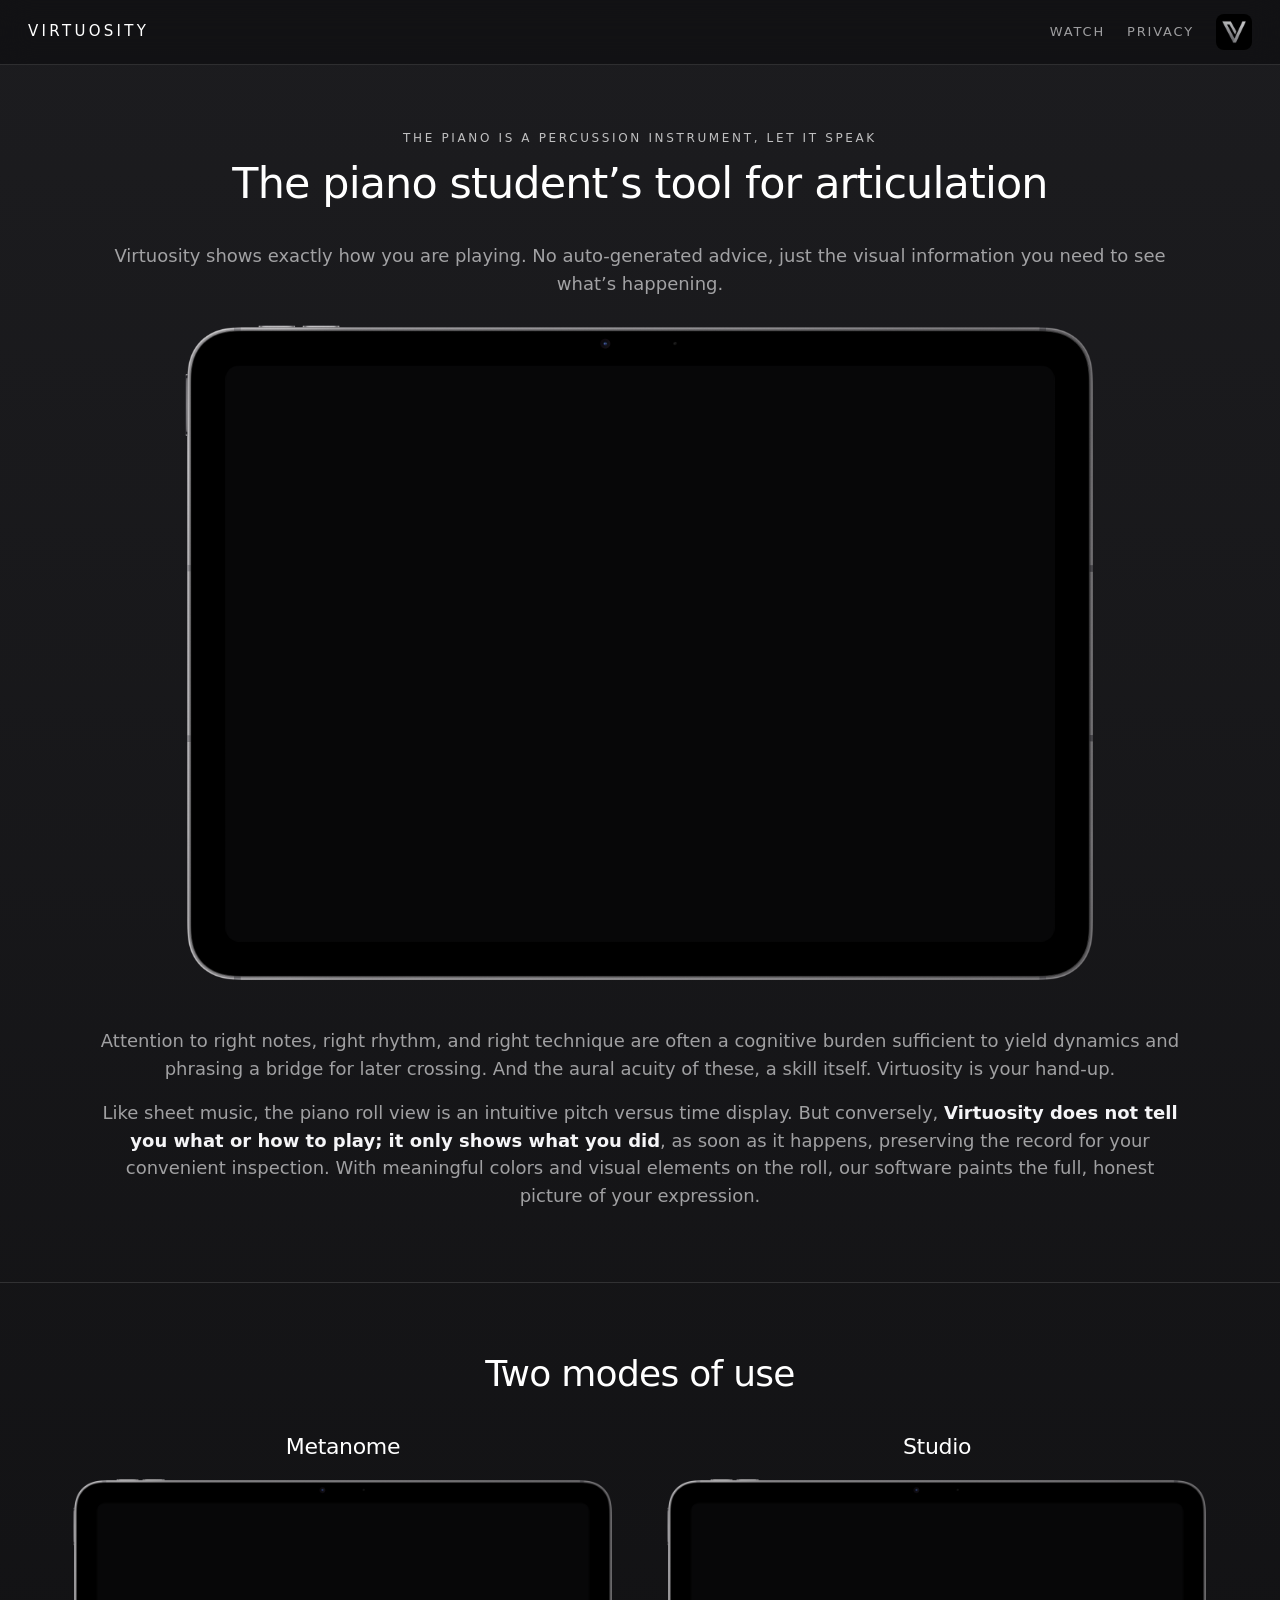
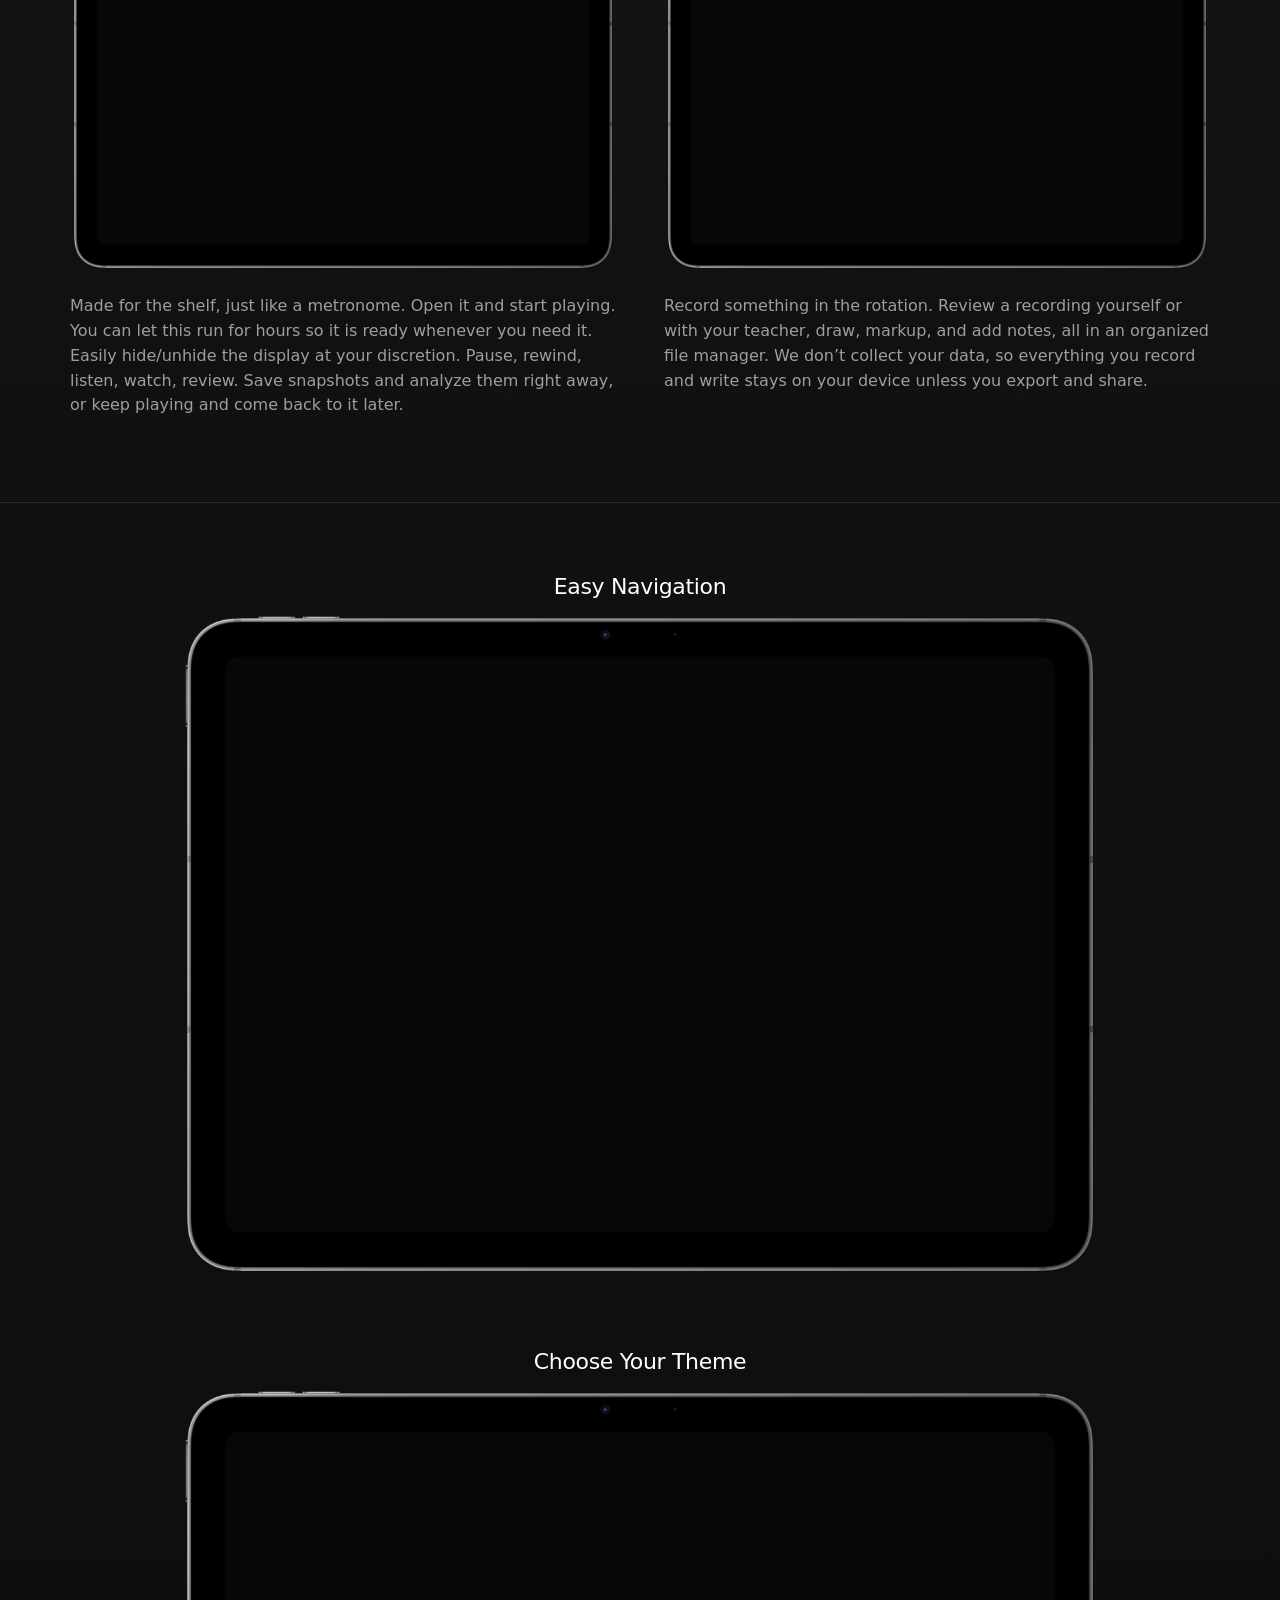
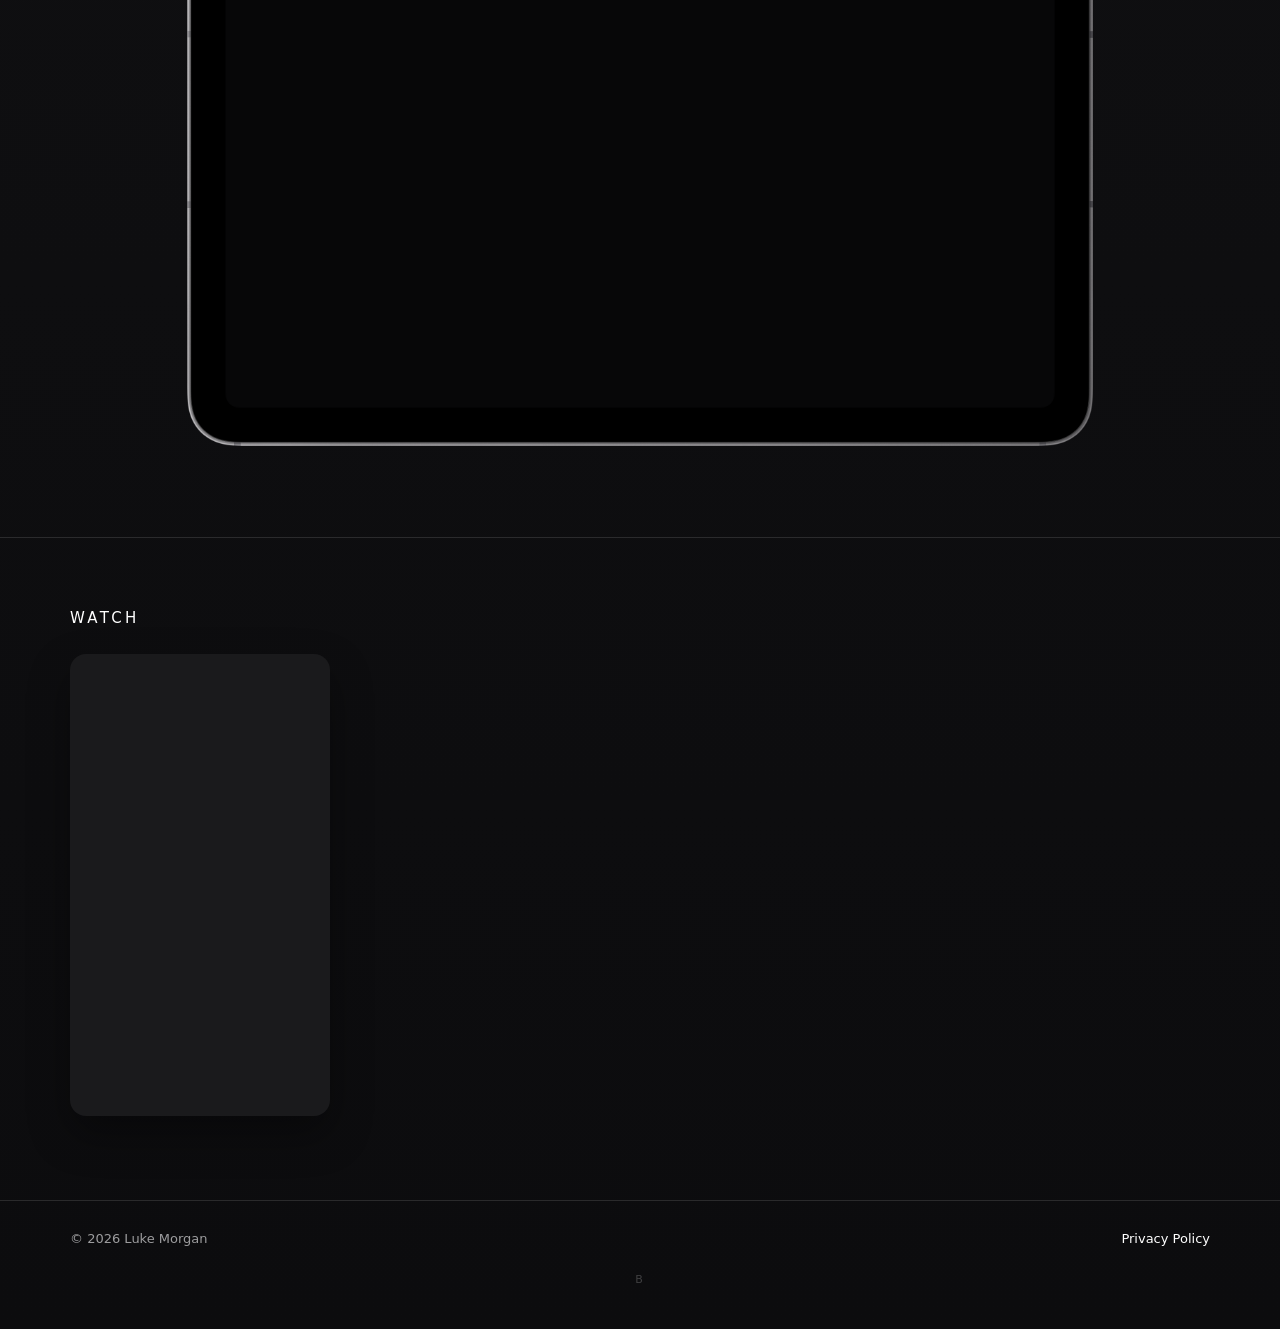
==== index.html @ 46fa2b87 "Spell the opening line through the parts of piano expression. The line reads “The piano student’s to" ====
<!DOCTYPE html>
<html lang="en">
<head>
  <meta charset="UTF-8" />
  <meta name="viewport" content="width=device-width, initial-scale=1" />
  <title>Virtuosity — The Tool for Piano Dynamics</title>
  <meta name="description" content="Virtuosity is an iPad MIDI piano-roll practice tool for classical pianists. Watch phrasing, dynamics, and time as you play." />
  <meta property="og:site_name" content="Virtuosity" />
  <meta property="og:title" content="The Tool for Piano Dynamics" />
  <meta property="og:description" content="The Tool for Piano Dynamics" />
  <meta property="og:type" content="website" />
  <meta property="og:url" content="https://virtuositypiano.com/" />
  <meta name="twitter:card" content="summary" />
  <meta name="twitter:title" content="The Tool for Piano Dynamics" />
  <meta name="twitter:description" content="The Tool for Piano Dynamics" />
  <link rel="icon" href="assets/icon-192.png?v=3" />
  <link rel="stylesheet" href="styles.css?v=27" />
</head>
<body>
  <header class="nav">
    <a class="brand" href="#top">Virtuosity</a>
    <nav>
      <a href="#videos">Watch</a>
      <a href="privacy.html">Privacy</a>
    </nav>
    <a class="brand-icon" href="#top" aria-label="Virtuosity">
      <img src="assets/icon-192.png?v=3" alt="" />
    </a>
  </header>

  <main id="top">
    <section class="hero">
      <div class="wrap">
        <div class="hero-copy">
          <p class="eyebrow">The piano is a percussion instrument, let it speak</p>
          <h1>
            <span class="sr">The piano student’s tool for dynamics, articulation, phrasing, voicing, rubato, pedaling, and expression.</span>
            <span class="headline-visual" aria-hidden="true"><span class="headline-lead">The piano student’s tool for </span><span class="word-slot"><span class="word is-on">dynamics</span><span class="word">articulation</span><span class="word">phrasing</span><span class="word">voicing</span><span class="word">rubato</span><span class="word">pedaling</span><span class="word is-umbrella">expression</span></span></span>
            <span class="word-scope" aria-hidden="true">dynamics · articulation · phrasing · voicing · rubato · pedaling</span>
          </h1>
          <p class="lede nugget">Virtuosity shows exactly how you are playing. No auto-generated advice, just the visual information you need to see what’s happening.</p>
        </div>
        <figure class="ipad">
          <div class="ipad-screen" aria-hidden="true">
            <video autoplay muted loop playsinline preload="auto" disablepictureinpicture disableremoteplayback tabindex="-1">
              <source src="assets/demo-metanome.mp4?v=2" type="video/mp4" />
            </video>
          </div>
          <img class="ipad-frame" src="assets/ipad-bezel.png" alt="iPad Air" />
        </figure>
        <div class="hero-copy hero-after">
          <p class="lede">Attention to right notes, right rhythm, and right technique are often a cognitive burden sufficient to yield dynamics and phrasing a bridge for later crossing. And the aural acuity of these, a skill itself. Virtuosity is your hand-up.</p>
          <p class="lede">Like sheet music, the piano roll view is an intuitive pitch versus time display. But conversely, <strong>Virtuosity does not tell you what or how to play; it only shows what you did</strong>, as soon as it happens, preserving the record for your convenient inspection. With meaningful colors and visual elements on the roll, our software paints the full, honest picture of your expression.</p>
        </div>
      </div>
    </section>

    <section class="band" id="modes">
      <div class="wrap">
        <h2 class="modes-title">Two modes of use</h2>
        <div class="modes">
          <article class="mode">
            <h3>Metanome</h3>
            <figure class="ipad">
              <div class="ipad-screen" aria-hidden="true">
                <video autoplay muted loop playsinline preload="auto" disablepictureinpicture disableremoteplayback tabindex="-1">
                  <source src="assets/demo-metanome.mp4?v=2" type="video/mp4" />
                </video>
              </div>
              <img class="ipad-frame" src="assets/ipad-bezel.png" alt="iPad Air, Metanome" />
            </figure>
            <p>Made for the shelf, just like a metronome. Open it and start playing. You can let this run for hours so it is ready whenever you need it. Easily hide/unhide the display at your discretion. Pause, rewind, listen, watch, review. Save snapshots and analyze them right away, or keep playing and come back to it later.</p>
          </article>
          <article class="mode">
            <h3>Studio</h3>
            <figure class="ipad">
              <div class="ipad-screen" aria-hidden="true">
                <video autoplay muted loop playsinline preload="auto" disablepictureinpicture disableremoteplayback tabindex="-1">
                  <source src="assets/demo-studio.mp4" type="video/mp4" />
                </video>
              </div>
              <img class="ipad-frame" src="assets/ipad-bezel.png" alt="iPad Air, Studio" />
            </figure>
            <p>Record something in the rotation. Review a recording yourself or with your teacher, draw, markup, and add notes, all in an organized file manager. We don’t collect your data, so everything you record and write stays on your device unless you export and share.</p>
          </article>
        </div>
      </div>
    </section>

    <section class="band" id="more">
      <div class="wrap">
        <article class="demo">
          <h2 class="demo-title">Easy Navigation</h2>
          <figure class="ipad">
            <div class="ipad-screen" aria-hidden="true">
              <video autoplay muted loop playsinline preload="auto" disablepictureinpicture disableremoteplayback tabindex="-1">
                <source src="assets/demo-navigation.mp4" type="video/mp4" />
              </video>
            </div>
            <img class="ipad-frame" src="assets/ipad-bezel.png" alt="iPad Air, Easy Navigation" />
          </figure>
        </article>
        <article class="demo">
          <h2 class="demo-title">Choose Your Theme</h2>
          <figure class="ipad">
            <div class="ipad-screen" aria-hidden="true">
              <video autoplay muted loop playsinline preload="auto" disablepictureinpicture disableremoteplayback tabindex="-1">
                <source src="assets/demo-theme.mp4" type="video/mp4" />
              </video>
            </div>
            <img class="ipad-frame" src="assets/ipad-bezel.png" alt="iPad Air, Choose Your Theme" />
          </figure>
        </article>
      </div>
    </section>

    <section class="band" id="videos">
      <div class="wrap">
        <h2 class="watch-title">WATCH</h2>
        <div class="other-videos">
          <div class="video-frame short">
            <iframe
              src="https://www.youtube.com/embed/ja5YCRqWqSk"
              title="Virtuosity for iPad — How To Connect External Cable"
              allow="accelerometer; autoplay; clipboard-write; encrypted-media; gyroscope; picture-in-picture; web-share"
              allowfullscreen
              loading="lazy"
            ></iframe>
          </div>
        </div>
      </div>
    </section>
  </main>

  <footer class="foot">
    <div class="wrap foot-row">
      <span>© <span id="y"></span> Luke Morgan</span>
      <a href="privacy.html">Privacy Policy</a>
    </div>
    <button type="button" class="ab-toggle" aria-pressed="false">B</button>
  </footer>
  <script src="app.js?v=9"></script>
</body>
</html>
---- styles.css ----
:root {
  --bg: #111113;
  --bg-2: #1c1c1f;
  --ink: #f5f5f7;
  --muted: rgba(245, 245, 247, 0.62);
  --line: rgba(255, 255, 255, 0.12);
  --max: 1140px;
}

* { box-sizing: border-box; }
html { scroll-behavior: smooth; }
body {
  margin: 0;
  background:
    radial-gradient(1200px 700px at 50% -10%, #2a2a2e 0%, transparent 55%),
    linear-gradient(180deg, var(--bg-2) 0%, var(--bg) 42%, #0c0c0e 100%);
  color: var(--ink);
  font-family: -apple-system, BlinkMacSystemFont, "Segoe UI", system-ui, sans-serif;
  font-weight: 400;
  line-height: 1.55;
  overflow-x: clip;
  min-height: 100vh;
}

a { color: inherit; }
img { display: block; max-width: 100%; }

.wrap { width: min(var(--max), calc(100% - 48px)); margin: 0 auto; }

.nav {
  position: sticky;
  top: 0;
  z-index: 20;
  display: grid;
  grid-template-columns: 1fr auto auto;
  grid-template-areas: "brand links icon";
  align-items: center;
  gap: 18px 22px;
  padding: 14px 28px;
  background: rgba(17, 17, 19, 0.82);
  border-bottom: 1px solid var(--line);
  backdrop-filter: blur(16px);
}
.brand {
  grid-area: brand;
  text-decoration: none;
  color: #fff;
  font-weight: 300;
  letter-spacing: 0.22em;
  text-transform: uppercase;
  font-size: 15px;
}
.brand-icon {
  grid-area: icon;
  justify-self: end;
  width: 36px;
  height: 36px;
  border-radius: 22.37%;
  overflow: hidden;
  background: #000;
}
.brand-icon img {
  width: 100%;
  height: 100%;
  object-fit: cover;
}
.nav nav {
  grid-area: links;
  display: flex;
  gap: 22px;
  justify-content: flex-end;
}
.nav nav a {
  text-decoration: none;
  font-size: 13px;
  letter-spacing: 0.14em;
  text-transform: uppercase;
  color: var(--muted);
}
.nav nav a:hover,
.nav nav a[aria-current="page"] { color: #fff; }

.eyebrow {
  margin: 0 0 12px;
  font-size: 12px;
  letter-spacing: 0.22em;
  text-transform: uppercase;
  color: rgba(255, 255, 255, 0.72);
}
h1, h2 {
  font-weight: 300;
  letter-spacing: -0.02em;
  line-height: 1.08;
  margin: 0 0 16px;
  color: #fff;
}
h1 { font-size: clamp(26px, 3.35vw, 44px); }
h2 { font-size: clamp(28px, 4vw, 40px); margin-bottom: 28px; }
.watch-title {
  font-weight: 400;
  letter-spacing: 0.22em;
  font-size: 15px;
}

.hero { padding: 64px 0 72px; }
.hero-copy {
  max-width: 68rem;
  margin-inline: auto;
  text-align: center;
}
.hero-copy .eyebrow {
  text-wrap: balance;
  margin-inline: auto;
  max-width: 40rem;
}
.hero h1 {
  position: relative;
  white-space: nowrap;
  margin-bottom: 36px;
}
.sr {
  position: absolute;
  width: 1px;
  height: 1px;
  padding: 0;
  margin: -1px;
  overflow: hidden;
  clip: rect(0, 0, 0, 0);
  white-space: nowrap;
  border: 0;
}
.word-slot {
  display: inline-grid;
  vertical-align: baseline;
  text-align: left;
}
.word-slot .word {
  grid-area: 1 / 1;
  justify-self: start;
  align-self: baseline;
  white-space: nowrap;
  opacity: 0;
}
.word-slot .letter {
  display: inline-block;
  line-height: 1;
  vertical-align: baseline;
}
@keyframes letter-spell {
  from { opacity: 0; transform: translateY(0.08em); }
  to { opacity: 1; transform: none; }
}
@keyframes letter-unspell {
  from { opacity: 1; transform: none; }
  to { opacity: 0; transform: translateY(0.08em); }
}
.word-slot .word.is-on {
  opacity: 1;
}
.word-slot .word.is-umbrella {
  position: relative;
  font-style: italic;
  font-weight: 500;
}
.word-slot .word.is-umbrella::after {
  content: "";
  position: absolute;
  left: 0;
  right: 0;
  bottom: -0.12em;
  height: 1px;
  background: currentColor;
  transform: scaleX(0);
  transform-origin: left center;
  transition: transform 0.9s ease 0.2s;
}
.word-slot .word.is-umbrella.is-on::after {
  transform: scaleX(1);
}
.word-slot .word.is-umbrella.is-leaving::after {
  transform: scaleX(0);
  transform-origin: right center;
  transition: transform 0.28s ease;
}
.word-scope {
  position: absolute;
  left: 0;
  right: 0;
  top: calc(100% + 12px);
  font-size: 11px;
  font-weight: 400;
  font-style: normal;
  letter-spacing: 0.14em;
  line-height: 1.35;
  text-transform: uppercase;
  color: rgba(245, 245, 247, 0.5);
  opacity: 0;
  transition: opacity 0.4s ease;
  pointer-events: none;
}
.hero h1.is-expression .word-scope {
  opacity: 1;
  transition: opacity 0.8s ease 0.25s;
}
@media (prefers-reduced-motion: reduce) {
  .word-slot .word { transition: none; }
  .word-slot .word.is-on:not(.is-umbrella) { opacity: 0; transform: none; }
  .word-slot .word.is-umbrella { opacity: 1; transform: none; }
  .word-slot .word.is-umbrella::after { transform: scaleX(1); transition: none; }
  .word-slot .letter { animation: none !important; opacity: 1; transform: none; }
  .word-scope { opacity: 1; transition: none; }
}
.lede {
  margin: 0 auto;
  font-size: 18px;
  color: var(--muted);
  max-width: none;
}
.lede + .lede { margin-top: 16px; }
.lede strong { font-weight: 700; color: var(--ink); }
.hero-after { margin-top: 40px; }

.ipad {
  position: relative;
  width: min(920px, 100%);
  margin: 48px auto 0;
  aspect-ratio: 2620 / 1900;
}
.hero .ipad { margin-top: 22px; }

body.ab-b .hero > .wrap {
  display: grid;
  grid-template-columns: minmax(0, 0.92fr) minmax(0, 1.08fr);
  column-gap: 72px;
  align-items: center;
  width: min(1320px, calc(100% - 180px));
}
body.ab-b .hero-copy {
  max-width: none;
  margin: 0;
  text-align: left;
}
body.ab-b .hero-copy .eyebrow { margin-inline: 0; }
body.ab-b .hero h1 { white-space: normal; text-wrap: balance; }
body.ab-b .nugget { display: none; }
body.ab-b .lede { margin-left: 0; margin-right: 0; }
body.ab-b .hero-after { margin-top: 0; }
body.ab-b .hero .ipad { width: 100%; margin: 0; }

.ab-toggle {
  display: block;
  margin: 22px auto 0;
  padding: 0;
  border: 0;
  background: none;
  color: rgba(245, 245, 247, 0.22);
  font: inherit;
  font-size: 11px;
  letter-spacing: 0.16em;
  cursor: pointer;
}
.ab-toggle:hover,
.ab-toggle[aria-pressed="true"] { color: rgba(245, 245, 247, 0.45); }

@media (max-width: 980px) {
  body.ab-b .hero > .wrap {
    display: block;
    width: min(var(--max), calc(100% - 32px));
  }
  body.ab-b .hero-copy { text-align: center; }
  body.ab-b .hero-copy .eyebrow { margin-inline: auto; }
  body.ab-b .hero .ipad {
    width: min(920px, 100%);
    margin: 22px auto 0;
  }
  body.ab-b .lede { margin-left: auto; margin-right: auto; }
  body.ab-b .hero-after { margin-top: 28px; }
}
.ipad-screen {
  position: absolute;
  left: 4.961832%;
  top: 6.842105%;
  width: 90.076336%;
  height: 86.315789%;
  background: #070708;
  overflow: hidden;
  z-index: 0;
}
.ipad-screen,
.ipad-screen video {
  pointer-events: none;
}
.ipad-screen video {
  width: 100%;
  height: 100%;
  object-fit: fill;
}
.ipad-frame {
  position: absolute;
  inset: 0;
  width: 100%;
  height: 100%;
  z-index: 1;
  pointer-events: none;
}

.modes-title {
  text-align: center;
  font-size: clamp(26px, 3vw, 36px);
  font-weight: 300;
  margin-bottom: 36px;
}
.modes {
  display: grid;
  grid-template-columns: 1fr 1fr;
  column-gap: 48px;
  align-items: start;
}
.modes .ipad {
  width: 100%;
  margin: 12px 0 0;
}
.mode h3 {
  margin: 0 0 10px;
  font-size: 22px;
  font-weight: 500;
  letter-spacing: -0.015em;
  color: #fff;
  text-align: center;
}
.demo + .demo { margin-top: 72px; }
.demo-title {
  margin: 0;
  font-size: 22px;
  font-weight: 500;
  letter-spacing: -0.015em;
  text-align: center;
}
.demo .ipad { margin-top: 12px; }
.mode p {
  margin: 22px 0 0;
  font-size: 16px;
  color: var(--muted);
}

.band {
  padding: 72px 0 84px;
  border-top: 1px solid var(--line);
}
.other-videos { max-width: 260px; }
.video-frame {
  position: relative;
  border-radius: 16px;
  overflow: hidden;
  background: #1a1a1c;
  box-shadow: 0 18px 40px rgba(0, 0, 0, 0.35);
}
.video-frame.short { aspect-ratio: 9 / 16; }
.video-frame iframe {
  position: absolute;
  inset: 0;
  width: 100%;
  height: 100%;
  border: 0;
}

.foot {
  border-top: 1px solid var(--line);
  padding: 28px 0 40px;
  color: var(--muted);
  font-size: 13px;
}
.foot-row { display: flex; justify-content: space-between; gap: 16px; }
.foot a { color: #fff; text-decoration: none; }
.foot a:hover { text-decoration: underline; }

.doc .legal { padding: 48px 0 100px; max-width: 720px; }
.doc h1 { font-size: 48px; font-weight: 300; }
.doc h2 { font-size: 22px; margin-top: 32px; font-weight: 500; letter-spacing: 0; }
.doc .meta { color: var(--muted); font-size: 14px; }
.doc .legal p, .doc li { color: rgba(245, 245, 247, 0.78); }
.doc a { color: #fff; }
.doc code {
  font-size: 0.92em;
  color: #fff;
}

@media (max-width: 860px) {
  .wrap { width: min(var(--max), calc(100% - 32px)); }
  .nav { padding: 12px 16px; }
  .hero { padding: 56px 0 40px; }
  .hero h1 { white-space: normal; font-size: clamp(28px, 7.2vw, 40px); }
  .headline-visual {
    display: flex;
    flex-direction: column;
    align-items: center;
    max-width: 100%;
  }
  .headline-lead {
    max-width: 100%;
    min-width: 0;
    text-wrap: balance;
  }
  .word-scope {
    position: static;
    display: block;
    margin-top: 8px;
    font-size: 10px;
    letter-spacing: 0.08em;
    text-wrap: balance;
  }
  .other-videos { max-width: 220px; margin-inline: auto; }
  .band { padding: 48px 0 56px; }
  .modes {
    grid-template-columns: 1fr;
    row-gap: 40px;
  }
  .modes .ipad { margin-top: 8px; }
}

@media (max-width: 640px) {
  .nav {
    grid-template-columns: 1fr auto;
    grid-template-areas:
      "brand icon"
      "links links";
    row-gap: 10px;
    padding: 12px 16px 10px;
  }
  .nav nav { justify-content: flex-start; gap: 18px; }
}
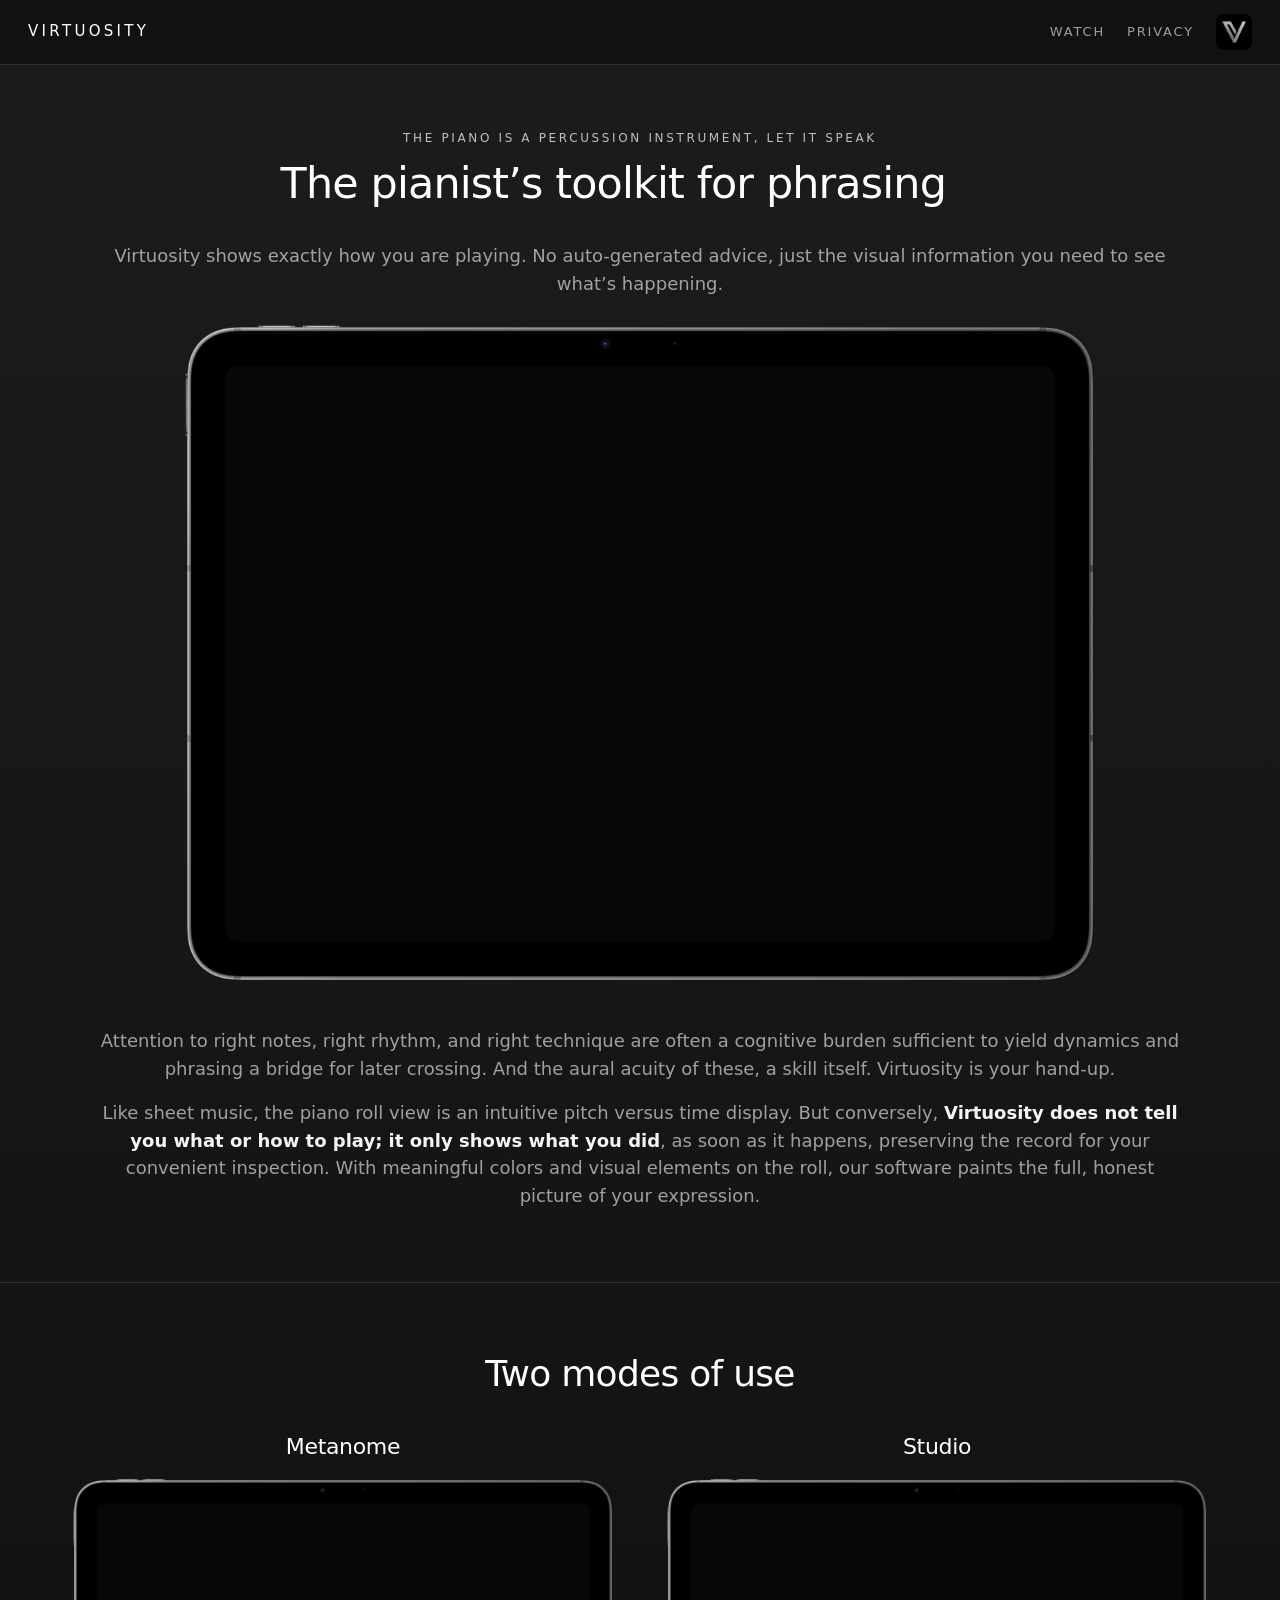
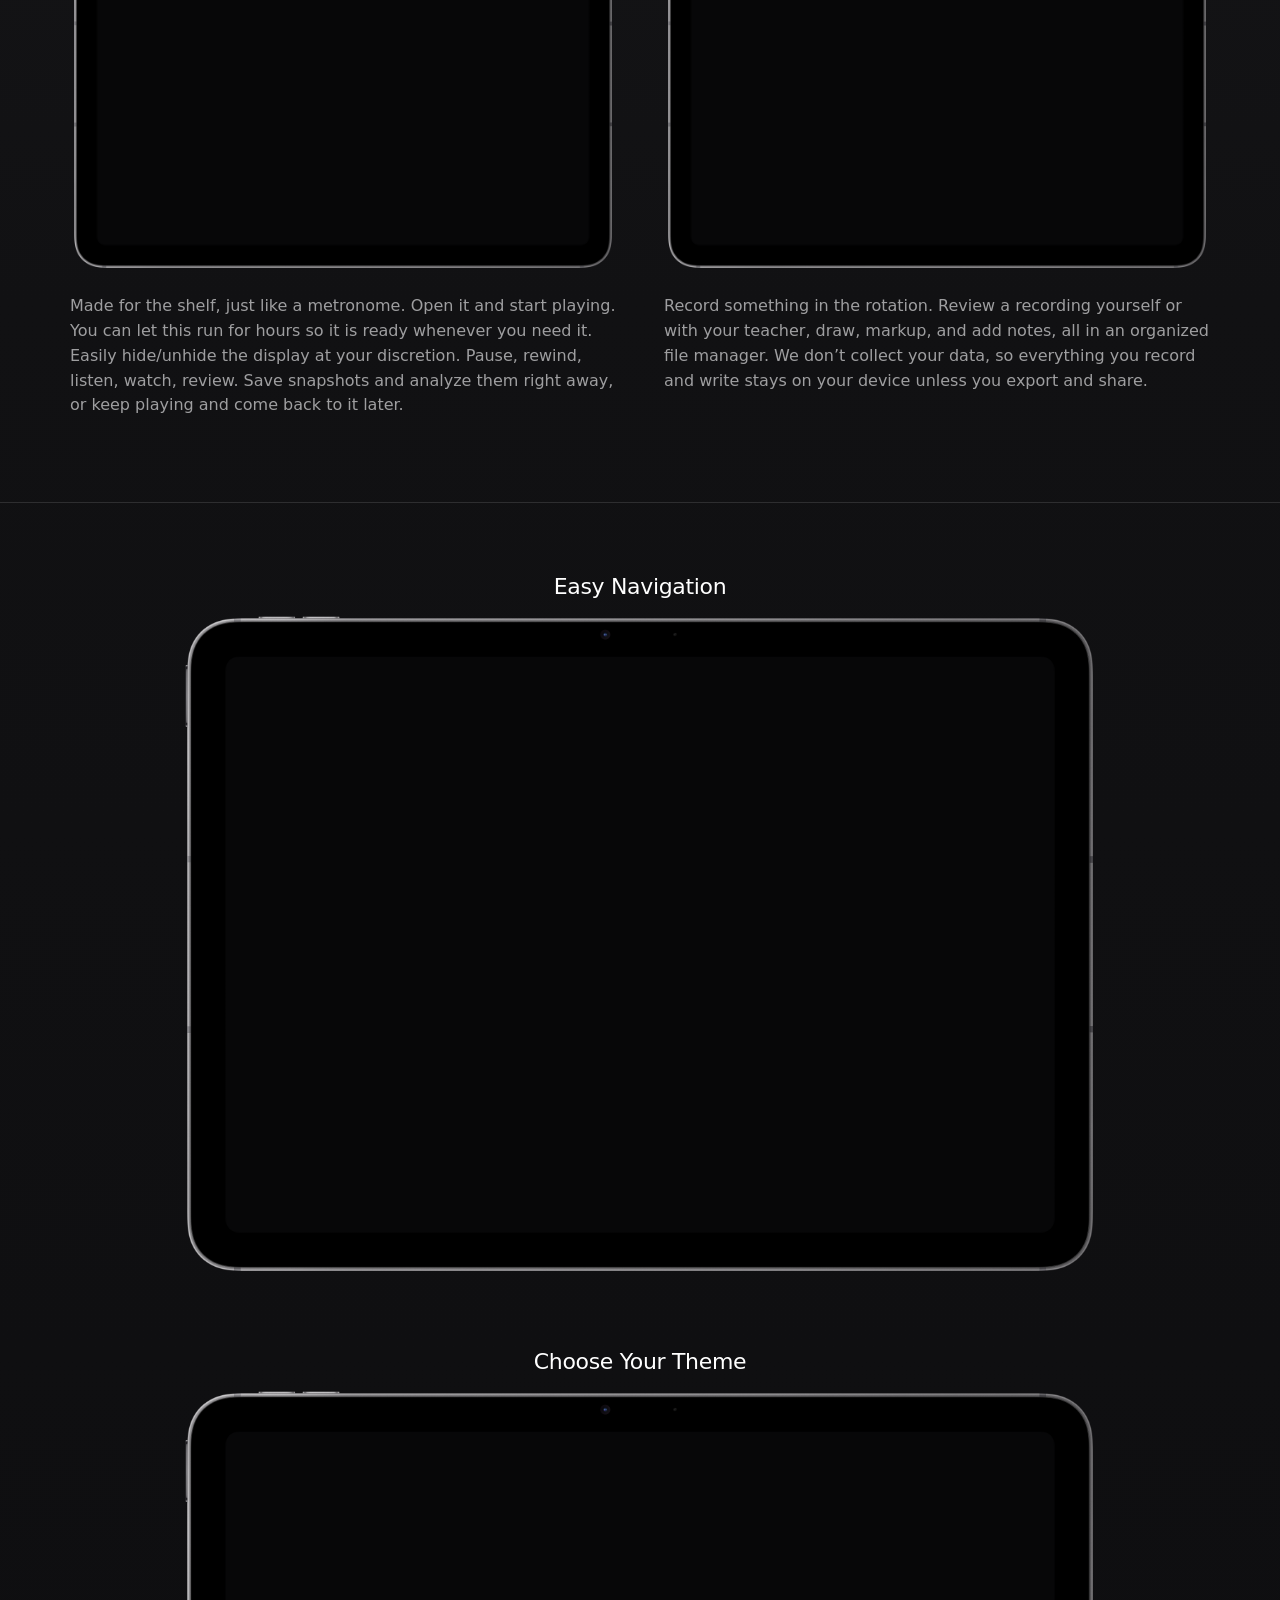
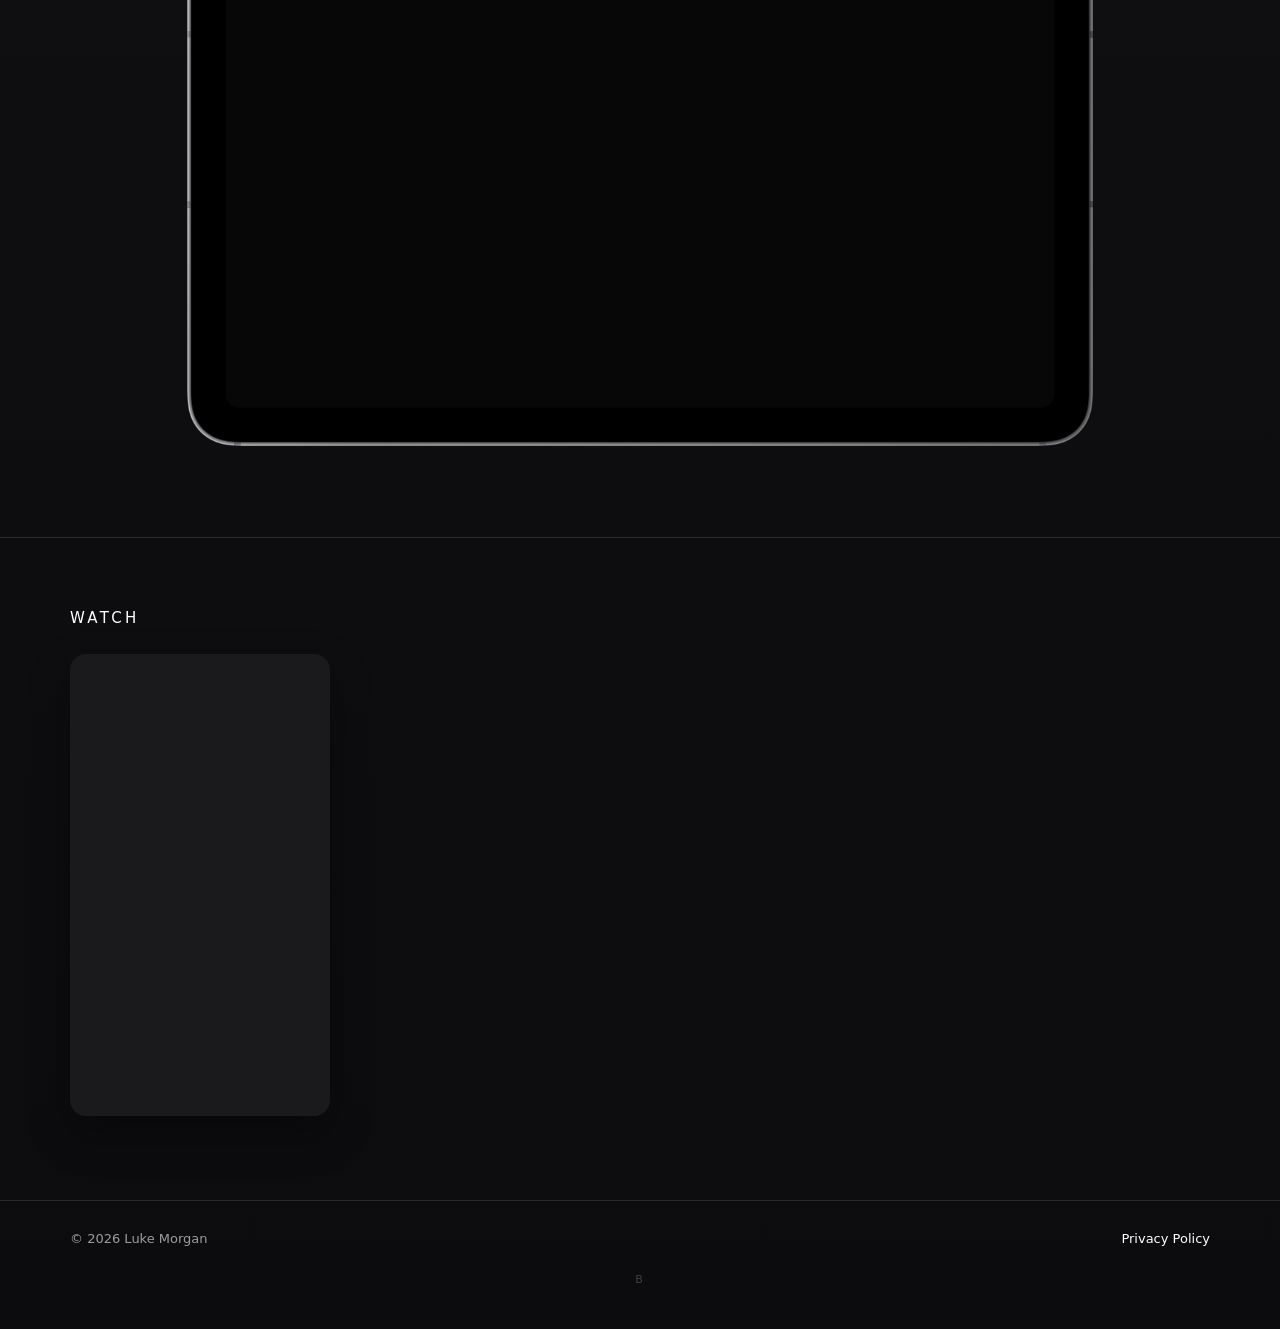
==== commit 88d2e055: "Retitle the hero as the pianist’s toolkit and shorten the cycle. Expression no longer lists the othe" ====
--- a/index.html
+++ b/index.html
@@ -14,7 +14,7 @@
   <meta name="twitter:title" content="The Tool for Piano Dynamics" />
   <meta name="twitter:description" content="The Tool for Piano Dynamics" />
   <link rel="icon" href="assets/icon-192.png?v=3" />
-  <link rel="stylesheet" href="styles.css?v=27" />
+  <link rel="stylesheet" href="styles.css?v=28" />
 </head>
 <body>
   <header class="nav">
@@ -34,9 +34,8 @@
         <div class="hero-copy">
           <p class="eyebrow">The piano is a percussion instrument, let it speak</p>
           <h1>
-            <span class="sr">The piano student’s tool for dynamics, articulation, phrasing, voicing, rubato, pedaling, and expression.</span>
-            <span class="headline-visual" aria-hidden="true"><span class="headline-lead">The piano student’s tool for </span><span class="word-slot"><span class="word is-on">dynamics</span><span class="word">articulation</span><span class="word">phrasing</span><span class="word">voicing</span><span class="word">rubato</span><span class="word">pedaling</span><span class="word is-umbrella">expression</span></span></span>
-            <span class="word-scope" aria-hidden="true">dynamics · articulation · phrasing · voicing · rubato · pedaling</span>
+            <span class="sr">The pianist’s toolkit for dynamics, articulation, phrasing, voicing, rubato, pedaling, and expression.</span>
+            <span class="headline-visual" aria-hidden="true"><span class="headline-lead">The pianist’s toolkit for </span><span class="word-slot"><span class="word is-on">dynamics</span><span class="word">articulation</span><span class="word">phrasing</span><span class="word">voicing</span><span class="word">rubato</span><span class="word">pedaling</span><span class="word is-umbrella">expression</span></span></span>
           </h1>
           <p class="lede nugget">Virtuosity shows exactly how you are playing. No auto-generated advice, just the visual information you need to see what’s happening.</p>
         </div>
@@ -139,6 +138,6 @@
     </div>
     <button type="button" class="ab-toggle" aria-pressed="false">B</button>
   </footer>
-  <script src="app.js?v=9"></script>
+  <script src="app.js?v=10"></script>
 </body>
 </html>
--- a/styles.css
+++ b/styles.css
@@ -182,33 +182,12 @@
   transform-origin: right center;
   transition: transform 0.28s ease;
 }
-.word-scope {
-  position: absolute;
-  left: 0;
-  right: 0;
-  top: calc(100% + 12px);
-  font-size: 11px;
-  font-weight: 400;
-  font-style: normal;
-  letter-spacing: 0.14em;
-  line-height: 1.35;
-  text-transform: uppercase;
-  color: rgba(245, 245, 247, 0.5);
-  opacity: 0;
-  transition: opacity 0.4s ease;
-  pointer-events: none;
-}
-.hero h1.is-expression .word-scope {
-  opacity: 1;
-  transition: opacity 0.8s ease 0.25s;
-}
 @media (prefers-reduced-motion: reduce) {
   .word-slot .word { transition: none; }
   .word-slot .word.is-on:not(.is-umbrella) { opacity: 0; transform: none; }
   .word-slot .word.is-umbrella { opacity: 1; transform: none; }
   .word-slot .word.is-umbrella::after { transform: scaleX(1); transition: none; }
   .word-slot .letter { animation: none !important; opacity: 1; transform: none; }
-  .word-scope { opacity: 1; transition: none; }
 }
 .lede {
   margin: 0 auto;
@@ -401,14 +380,6 @@
     min-width: 0;
     text-wrap: balance;
   }
-  .word-scope {
-    position: static;
-    display: block;
-    margin-top: 8px;
-    font-size: 10px;
-    letter-spacing: 0.08em;
-    text-wrap: balance;
-  }
   .other-videos { max-width: 220px; margin-inline: auto; }
   .band { padding: 48px 0 56px; }
   .modes {
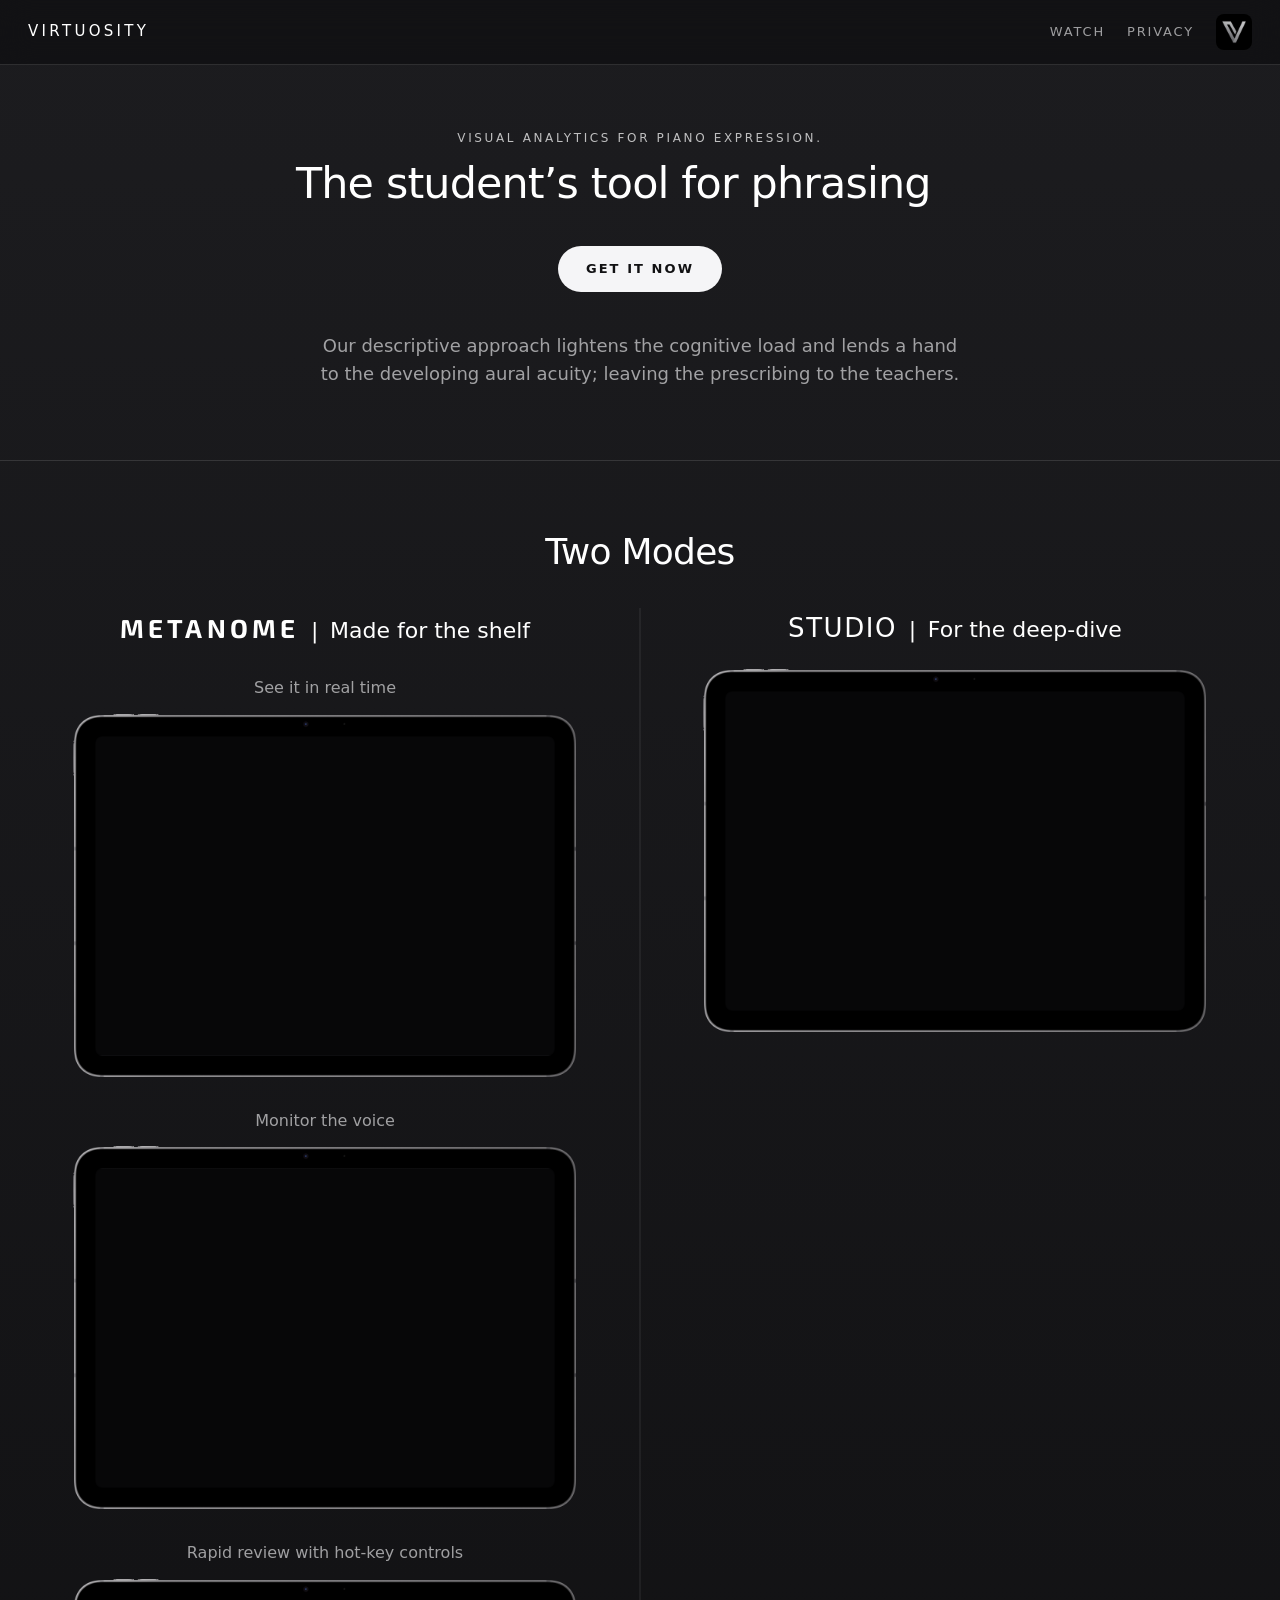
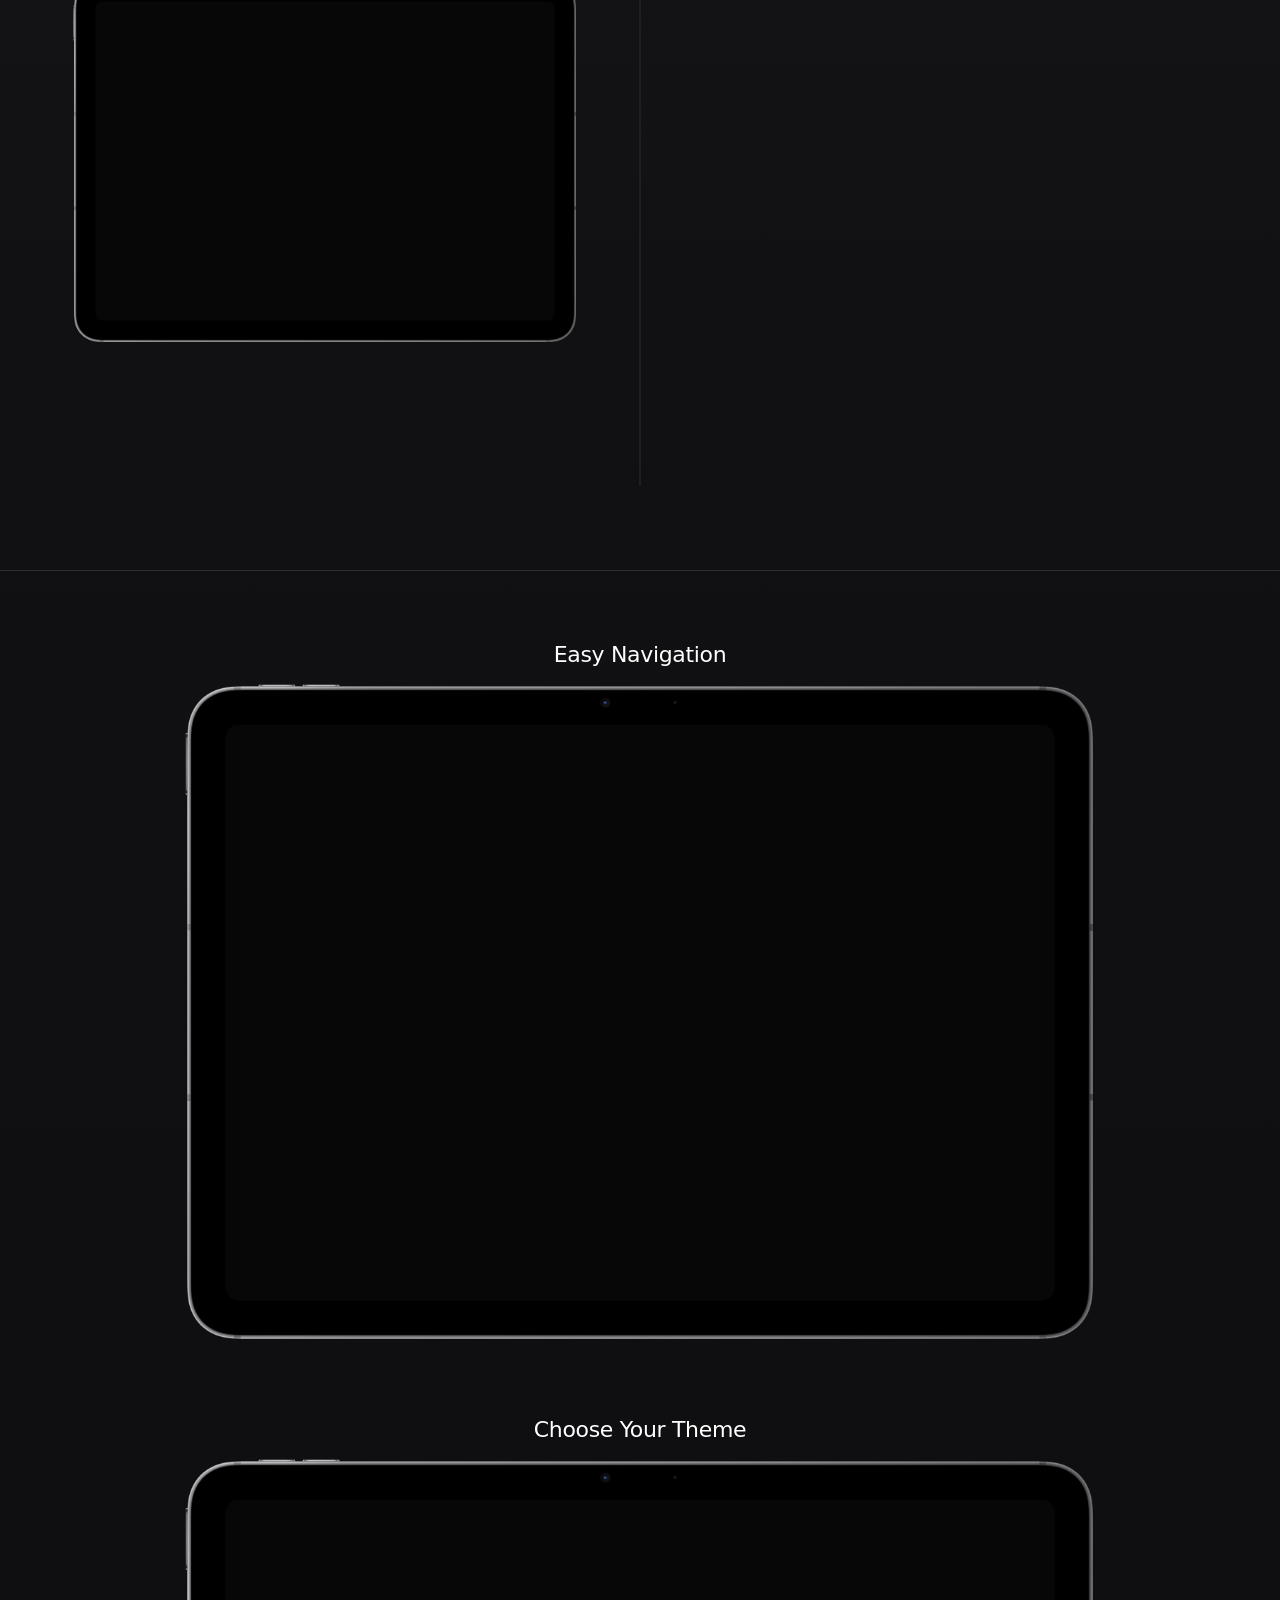
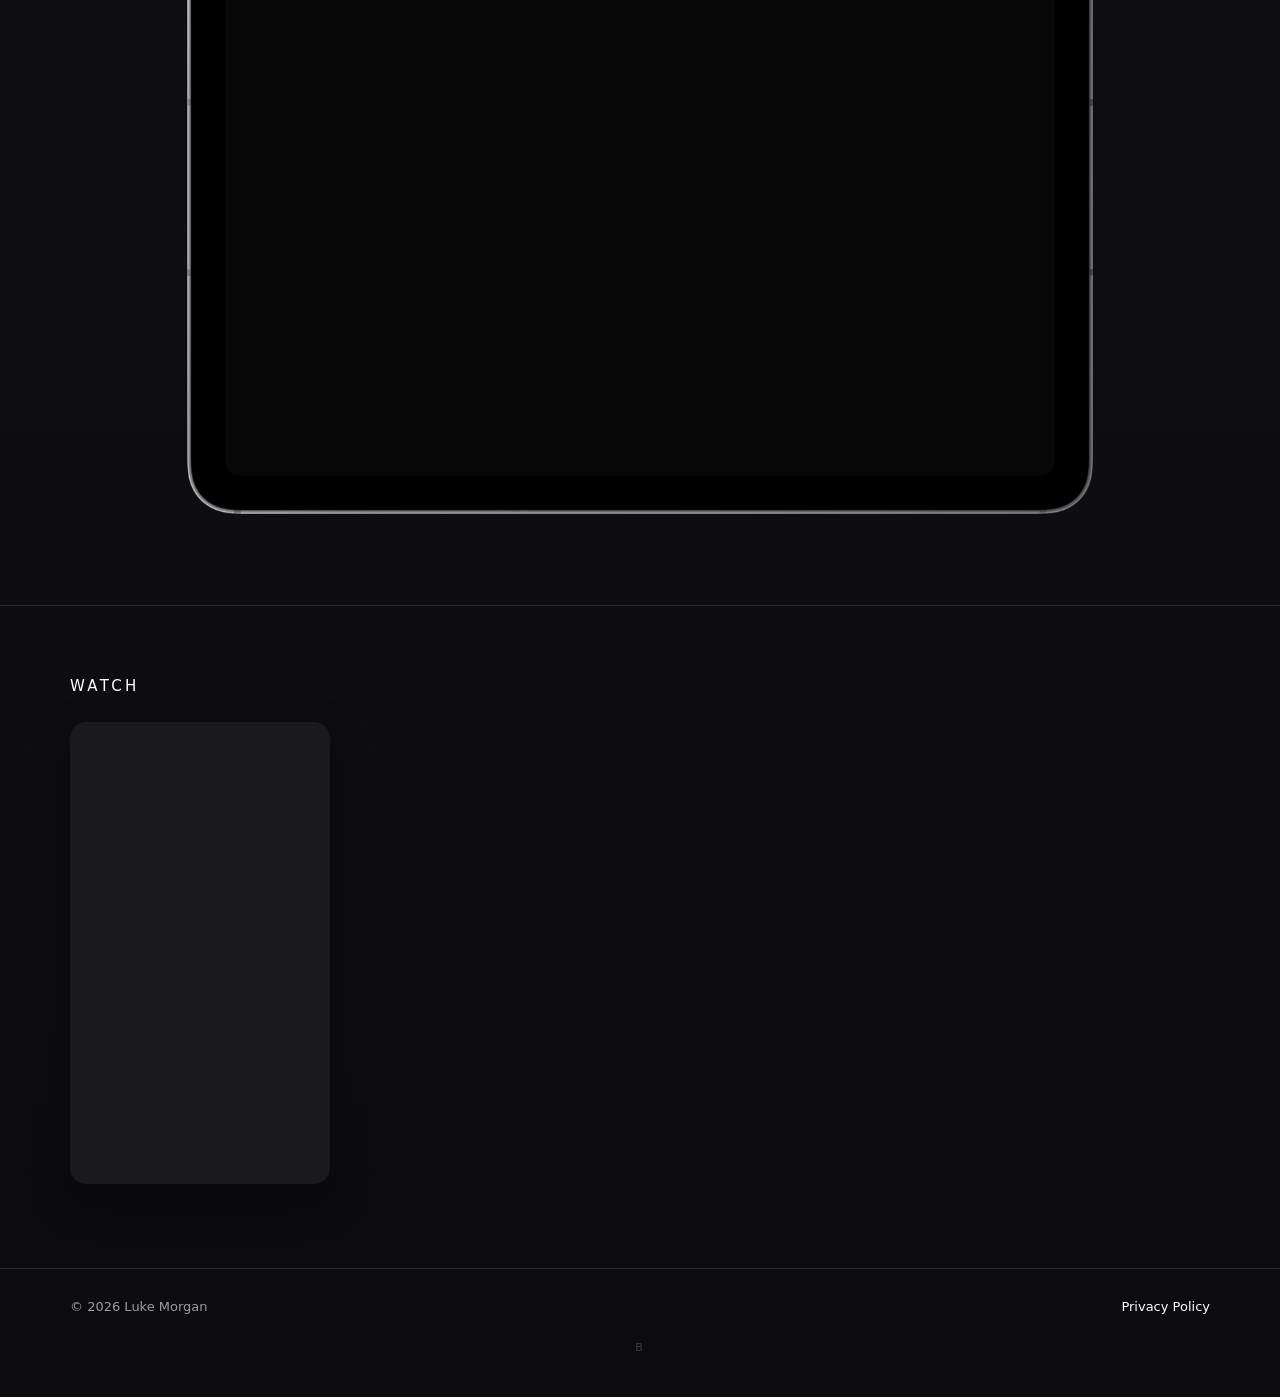
==== commit d33993a1: "Set Metanome and Studio in two columns and play their screen recordings." ====
--- a/index.html
+++ b/index.html
@@ -14,7 +14,7 @@
   <meta name="twitter:title" content="The Tool for Piano Dynamics" />
   <meta name="twitter:description" content="The Tool for Piano Dynamics" />
   <link rel="icon" href="assets/icon-192.png?v=3" />
-  <link rel="stylesheet" href="styles.css?v=28" />
+  <link rel="stylesheet" href="styles.css?v=42" />
 </head>
 <body>
   <header class="nav">
@@ -32,46 +32,69 @@
     <section class="hero">
       <div class="wrap">
         <div class="hero-copy">
-          <p class="eyebrow">The piano is a percussion instrument, let it speak</p>
+          <p class="eyebrow">Visual analytics for piano expression.</p>
           <h1>
-            <span class="sr">The pianist’s toolkit for dynamics, articulation, phrasing, voicing, rubato, pedaling, and expression.</span>
-            <span class="headline-visual" aria-hidden="true"><span class="headline-lead">The pianist’s toolkit for </span><span class="word-slot"><span class="word is-on">dynamics</span><span class="word">articulation</span><span class="word">phrasing</span><span class="word">voicing</span><span class="word">rubato</span><span class="word">pedaling</span><span class="word is-umbrella">expression</span></span></span>
+            <span class="sr">The student’s tool for dynamics, articulation, phrasing, voicing, rubato, pedaling, and expression.</span>
+            <span class="headline-visual" aria-hidden="true"><span class="headline-lead">The student’s tool for </span><span class="word-slot"><span class="word is-on">dynamics</span><span class="word">articulation</span><span class="word">phrasing</span><span class="word">voicing</span><span class="word">rubato</span><span class="word">pedaling</span><span class="word is-umbrella">expression</span></span></span>
           </h1>
-          <p class="lede nugget">Virtuosity shows exactly how you are playing. No auto-generated advice, just the visual information you need to see what’s happening.</p>
+          <a class="hero-get" href="https://apps.apple.com/app/id6817902381" rel="noopener noreferrer">Get it now</a>
         </div>
-        <figure class="ipad">
-          <div class="ipad-screen" aria-hidden="true">
-            <video autoplay muted loop playsinline preload="auto" disablepictureinpicture disableremoteplayback tabindex="-1">
-              <source src="assets/demo-metanome.mp4?v=2" type="video/mp4" />
-            </video>
-          </div>
-          <img class="ipad-frame" src="assets/ipad-bezel.png" alt="iPad Air" />
-        </figure>
         <div class="hero-copy hero-after">
-          <p class="lede">Attention to right notes, right rhythm, and right technique are often a cognitive burden sufficient to yield dynamics and phrasing a bridge for later crossing. And the aural acuity of these, a skill itself. Virtuosity is your hand-up.</p>
-          <p class="lede">Like sheet music, the piano roll view is an intuitive pitch versus time display. But conversely, <strong>Virtuosity does not tell you what or how to play; it only shows what you did</strong>, as soon as it happens, preserving the record for your convenient inspection. With meaningful colors and visual elements on the roll, our software paints the full, honest picture of your expression.</p>
+          <p class="lede">Our descriptive approach lightens the cognitive load and lends a hand to the developing aural acuity; leaving the prescribing to the teachers.</p>
         </div>
       </div>
     </section>
 
     <section class="band" id="modes">
       <div class="wrap">
-        <h2 class="modes-title">Two modes of use</h2>
+        <h2 class="modes-title">Two Modes</h2>
         <div class="modes">
           <article class="mode">
-            <h3>Metanome</h3>
+            <h3 class="mode-metanome">
+              <span class="mode-name">Metanome</span>
+              <span class="mode-follow">
+                <span class="mode-pipe" aria-hidden="true">|</span>
+                <span class="mode-aside">Made for the shelf</span>
+              </span>
+            </h3>
+            <p class="view-caption">See it in real time</p>
             <figure class="ipad">
               <div class="ipad-screen" aria-hidden="true">
                 <video autoplay muted loop playsinline preload="auto" disablepictureinpicture disableremoteplayback tabindex="-1">
-                  <source src="assets/demo-metanome.mp4?v=2" type="video/mp4" />
+                  <source src="assets/demo-metanome.mp4?v=3" type="video/mp4" />
                 </video>
               </div>
               <img class="ipad-frame" src="assets/ipad-bezel.png" alt="iPad Air, Metanome" />
             </figure>
-            <p>Made for the shelf, just like a metronome. Open it and start playing. You can let this run for hours so it is ready whenever you need it. Easily hide/unhide the display at your discretion. Pause, rewind, listen, watch, review. Save snapshots and analyze them right away, or keep playing and come back to it later.</p>
+            <p class="view-caption">Monitor the voice</p>
+            <figure class="ipad">
+              <div class="ipad-screen" aria-hidden="true">
+                <video autoplay muted loop playsinline preload="auto" disablepictureinpicture disableremoteplayback tabindex="-1">
+                  <source src="assets/demo-metanome-voice.mp4?v=1" type="video/mp4" />
+                </video>
+              </div>
+              <img class="ipad-frame" src="assets/ipad-bezel.png" alt="iPad Air, Metanome voice" />
+            </figure>
+            <p class="view-caption">Rapid review with hot-key controls</p>
+            <div class="ipad-stage">
+              <figure class="ipad ipad-turn">
+                <div class="ipad-screen" aria-hidden="true">
+                  <video autoplay muted loop playsinline preload="auto" disablepictureinpicture disableremoteplayback tabindex="-1">
+                    <source src="assets/demo-metanome-2.mp4?v=1" type="video/mp4" />
+                  </video>
+                </div>
+                <img class="ipad-frame" src="assets/ipad-bezel.png" alt="iPad Air, Metanome review" />
+              </figure>
+            </div>
           </article>
           <article class="mode">
-            <h3>Studio</h3>
+            <h3 class="mode-studio">
+              <span class="mode-name">Studio</span>
+              <span class="mode-follow">
+                <span class="mode-pipe" aria-hidden="true">|</span>
+                <span class="mode-aside">For the deep-dive</span>
+              </span>
+            </h3>
             <figure class="ipad">
               <div class="ipad-screen" aria-hidden="true">
                 <video autoplay muted loop playsinline preload="auto" disablepictureinpicture disableremoteplayback tabindex="-1">
@@ -80,7 +103,6 @@
               </div>
               <img class="ipad-frame" src="assets/ipad-bezel.png" alt="iPad Air, Studio" />
             </figure>
-            <p>Record something in the rotation. Review a recording yourself or with your teacher, draw, markup, and add notes, all in an organized file manager. We don’t collect your data, so everything you record and write stays on your device unless you export and share.</p>
           </article>
         </div>
       </div>
@@ -138,6 +160,6 @@
     </div>
     <button type="button" class="ab-toggle" aria-pressed="false">B</button>
   </footer>
-  <script src="app.js?v=10"></script>
+  <script src="app.js?v=13"></script>
 </body>
 </html>
--- a/styles.css
+++ b/styles.css
@@ -1,3 +1,11 @@
+@font-face {
+  font-family: "Exo 2";
+  src: url("assets/fonts/Exo2-Bold.ttf") format("truetype");
+  font-weight: 700;
+  font-style: normal;
+  font-display: swap;
+}
+
 :root {
   --bg: #111113;
   --bg-2: #1c1c1f;
@@ -8,7 +16,7 @@
 }
 
 * { box-sizing: border-box; }
-html { scroll-behavior: smooth; }
+html { scroll-behavior: smooth; overflow-x: clip; }
 body {
   margin: 0;
   background:
@@ -198,6 +206,10 @@
 .lede + .lede { margin-top: 16px; }
 .lede strong { font-weight: 700; color: var(--ink); }
 .hero-after { margin-top: 40px; }
+.hero-after .lede {
+  max-width: 42rem;
+  text-wrap: balance;
+}
 
 .ipad {
   position: relative;
@@ -205,14 +217,31 @@
   margin: 48px auto 0;
   aspect-ratio: 2620 / 1900;
 }
-.hero .ipad { margin-top: 22px; }
+.hero-get {
+  display: inline-flex;
+  align-items: center;
+  justify-content: center;
+  margin-top: 4px;
+  padding: 13px 28px;
+  border: 0;
+  border-radius: 999px;
+  background: #f5f5f7;
+  color: #111113;
+  text-decoration: none;
+  font-size: 13px;
+  font-weight: 600;
+  letter-spacing: 0.16em;
+  text-transform: uppercase;
+}
+.hero-get:hover { background: #fff; }
+.hero-get:focus-visible {
+  outline: 2px solid rgba(255, 255, 255, 0.7);
+  outline-offset: 4px;
+}
 
 body.ab-b .hero > .wrap {
-  display: grid;
-  grid-template-columns: minmax(0, 0.92fr) minmax(0, 1.08fr);
-  column-gap: 72px;
-  align-items: center;
-  width: min(1320px, calc(100% - 180px));
+  display: block;
+  width: min(68rem, calc(100% - 48px));
 }
 body.ab-b .hero-copy {
   max-width: none;
@@ -220,11 +249,8 @@
   text-align: left;
 }
 body.ab-b .hero-copy .eyebrow { margin-inline: 0; }
-body.ab-b .hero h1 { white-space: normal; text-wrap: balance; }
-body.ab-b .nugget { display: none; }
 body.ab-b .lede { margin-left: 0; margin-right: 0; }
-body.ab-b .hero-after { margin-top: 0; }
-body.ab-b .hero .ipad { width: 100%; margin: 0; }
+body.ab-b .hero-after { margin-top: 32px; }
 
 .ab-toggle {
   display: block;
@@ -248,10 +274,6 @@
   }
   body.ab-b .hero-copy { text-align: center; }
   body.ab-b .hero-copy .eyebrow { margin-inline: auto; }
-  body.ab-b .hero .ipad {
-    width: min(920px, 100%);
-    margin: 22px auto 0;
-  }
   body.ab-b .lede { margin-left: auto; margin-right: auto; }
   body.ab-b .hero-after { margin-top: 28px; }
 }
@@ -290,22 +312,92 @@
   margin-bottom: 36px;
 }
 .modes {
+  position: relative;
   display: grid;
   grid-template-columns: 1fr 1fr;
-  column-gap: 48px;
+  column-gap: 120px;
   align-items: start;
 }
+.modes::before {
+  content: "";
+  position: absolute;
+  left: 50%;
+  top: 0;
+  bottom: 0;
+  width: 1px;
+  background: var(--line);
+  transform: translateX(-50%);
+  pointer-events: none;
+}
 .modes .ipad {
   width: 100%;
-  margin: 12px 0 0;
+  margin: 18px 0 0;
+}
+.mode .view-caption { margin-top: 28px; }
+.mode .view-caption + .ipad,
+.mode .view-caption + .ipad-stage { margin-top: 10px; }
+.modes .mode:first-child {
+  position: relative;
+  z-index: 2;
+}
+.ipad-stage {
+  position: relative;
+  z-index: 1;
+  width: 100%;
+  aspect-ratio: 1;
+  margin-top: 22px;
+}
+.modes .ipad-stage .ipad {
+  position: absolute;
+  left: 50%;
+  top: 0;
+  width: 100%;
+  margin: 0;
+  transform: translate(-50%, 0) rotate(0deg);
+  transform-origin: center;
 }
 .mode h3 {
-  margin: 0 0 10px;
+  display: flex;
+  flex-wrap: wrap;
+  justify-content: center;
+  align-items: baseline;
+  column-gap: 0.45em;
+  row-gap: 2px;
+  margin: 0;
   font-size: 22px;
   font-weight: 500;
   letter-spacing: -0.015em;
   color: #fff;
   text-align: center;
+}
+.mode h3.mode-metanome {
+  font-family: "Exo 2", sans-serif;
+  font-size: 26px;
+  font-weight: 700;
+  letter-spacing: 0.16em;
+  text-transform: uppercase;
+}
+.mode h3.mode-studio {
+  font-size: 26px;
+  letter-spacing: 0.06em;
+  text-transform: uppercase;
+}
+.mode h3 .mode-name,
+.mode h3 .mode-aside { white-space: nowrap; }
+.mode h3 .mode-follow {
+  display: inline-flex;
+  align-items: baseline;
+  column-gap: 0.45em;
+  white-space: nowrap;
+}
+.mode h3 .mode-pipe,
+.mode h3 .mode-aside {
+  font-family: -apple-system, BlinkMacSystemFont, "Segoe UI", system-ui, sans-serif;
+  font-size: 22px;
+  font-weight: 400;
+  letter-spacing: 0;
+  text-transform: none;
+  color: #fff;
 }
 .demo + .demo { margin-top: 72px; }
 .demo-title {
@@ -317,9 +409,10 @@
 }
 .demo .ipad { margin-top: 12px; }
 .mode p {
-  margin: 22px 0 0;
+  margin: 8px 0 0;
   font-size: 16px;
   color: var(--muted);
+  text-align: center;
 }
 
 .band {
@@ -386,7 +479,19 @@
     grid-template-columns: 1fr;
     row-gap: 40px;
   }
-  .modes .ipad { margin-top: 8px; }
+  .modes::before { display: none; }
+  .modes .mode + .mode { position: relative; }
+  .modes .mode + .mode::before {
+    content: "";
+    position: absolute;
+    left: 0;
+    right: 0;
+    top: -20px;
+    height: 1px;
+    background: var(--line);
+    pointer-events: none;
+  }
+  .modes .ipad { margin-top: 16px; }
 }
 
 @media (max-width: 640px) {
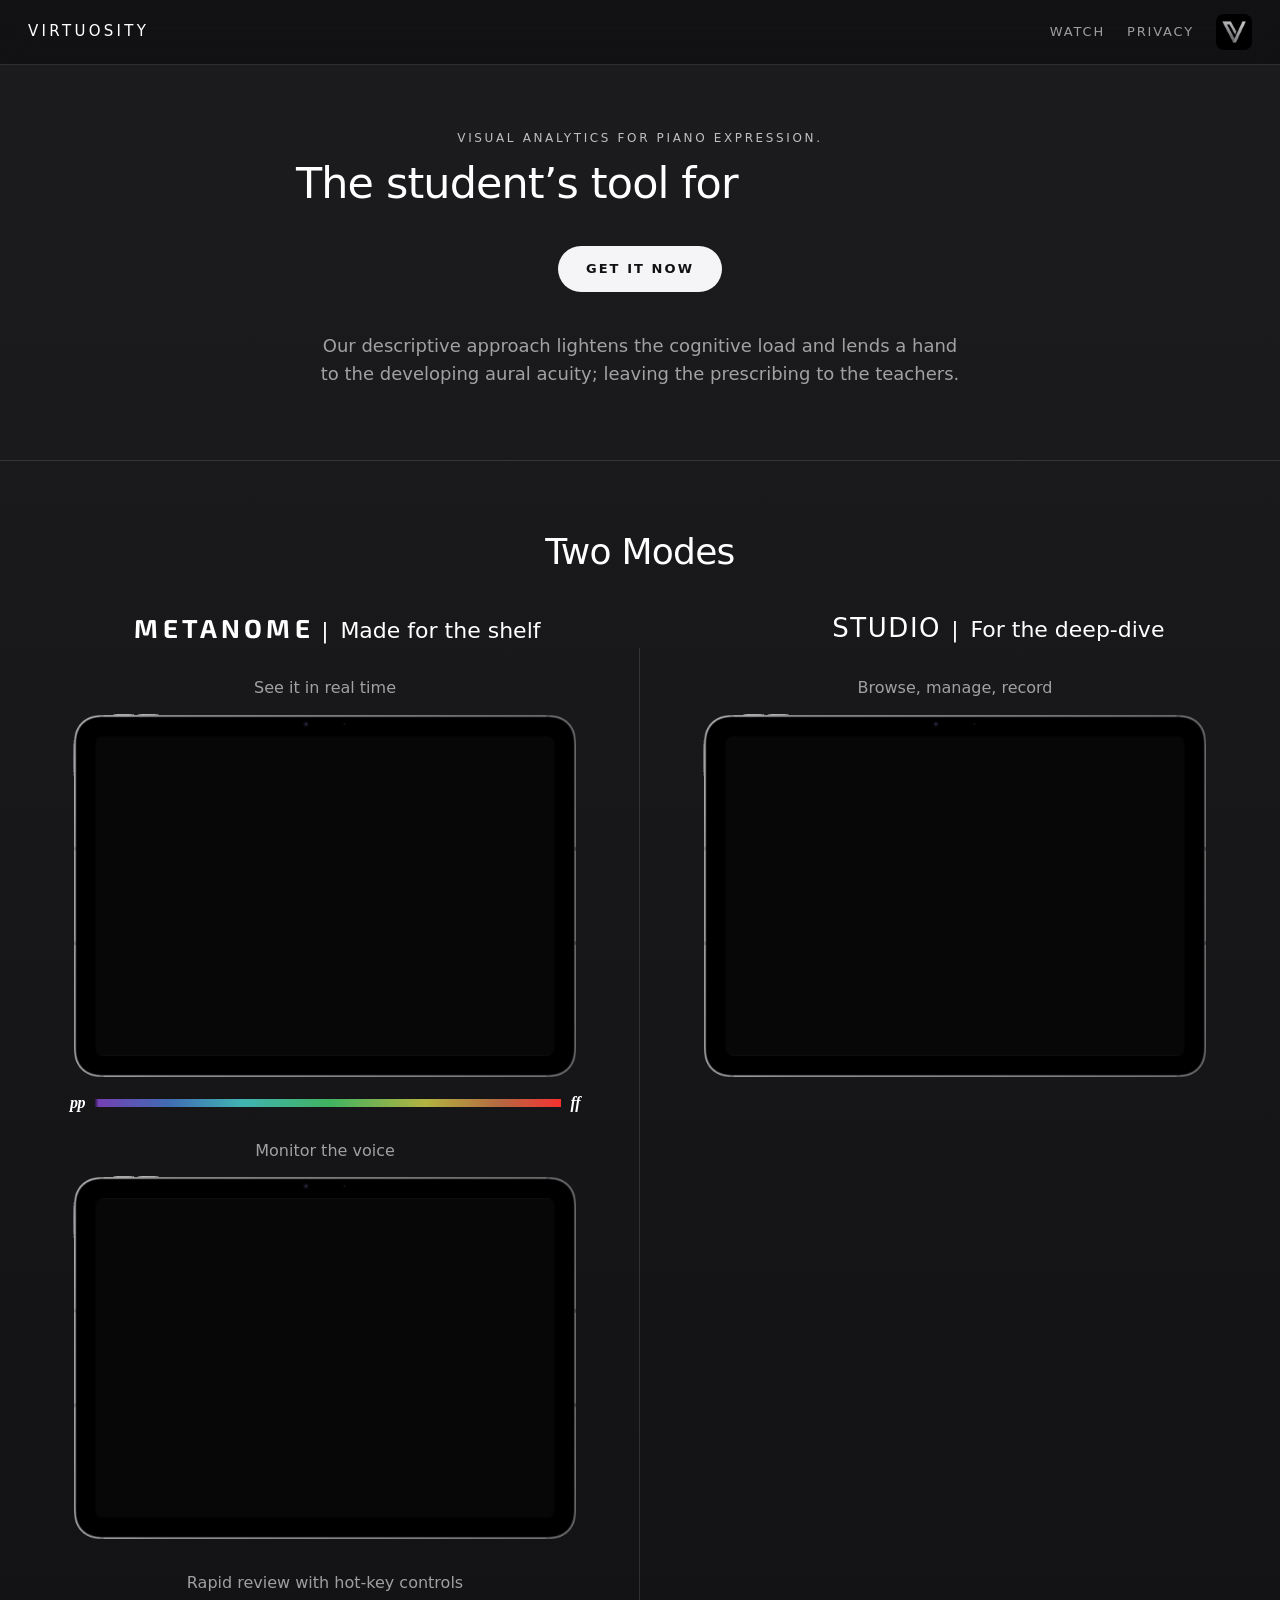
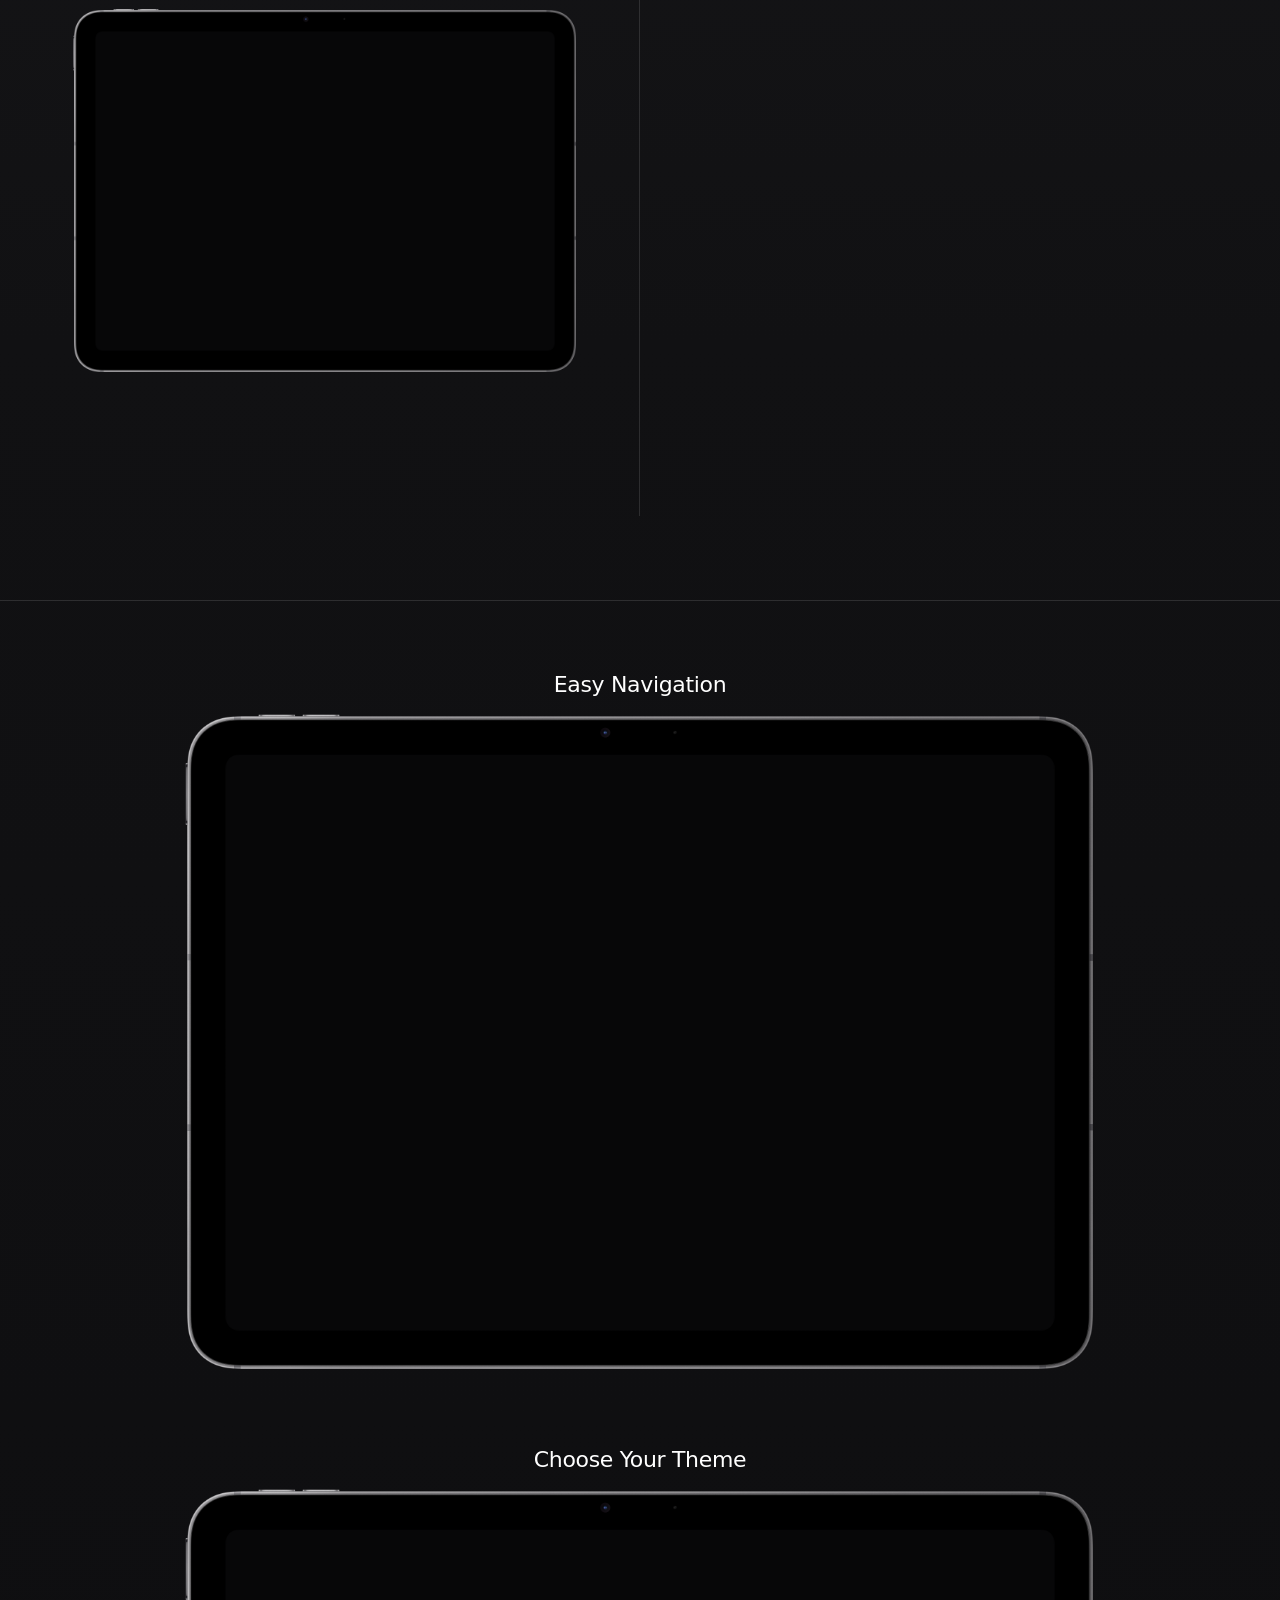
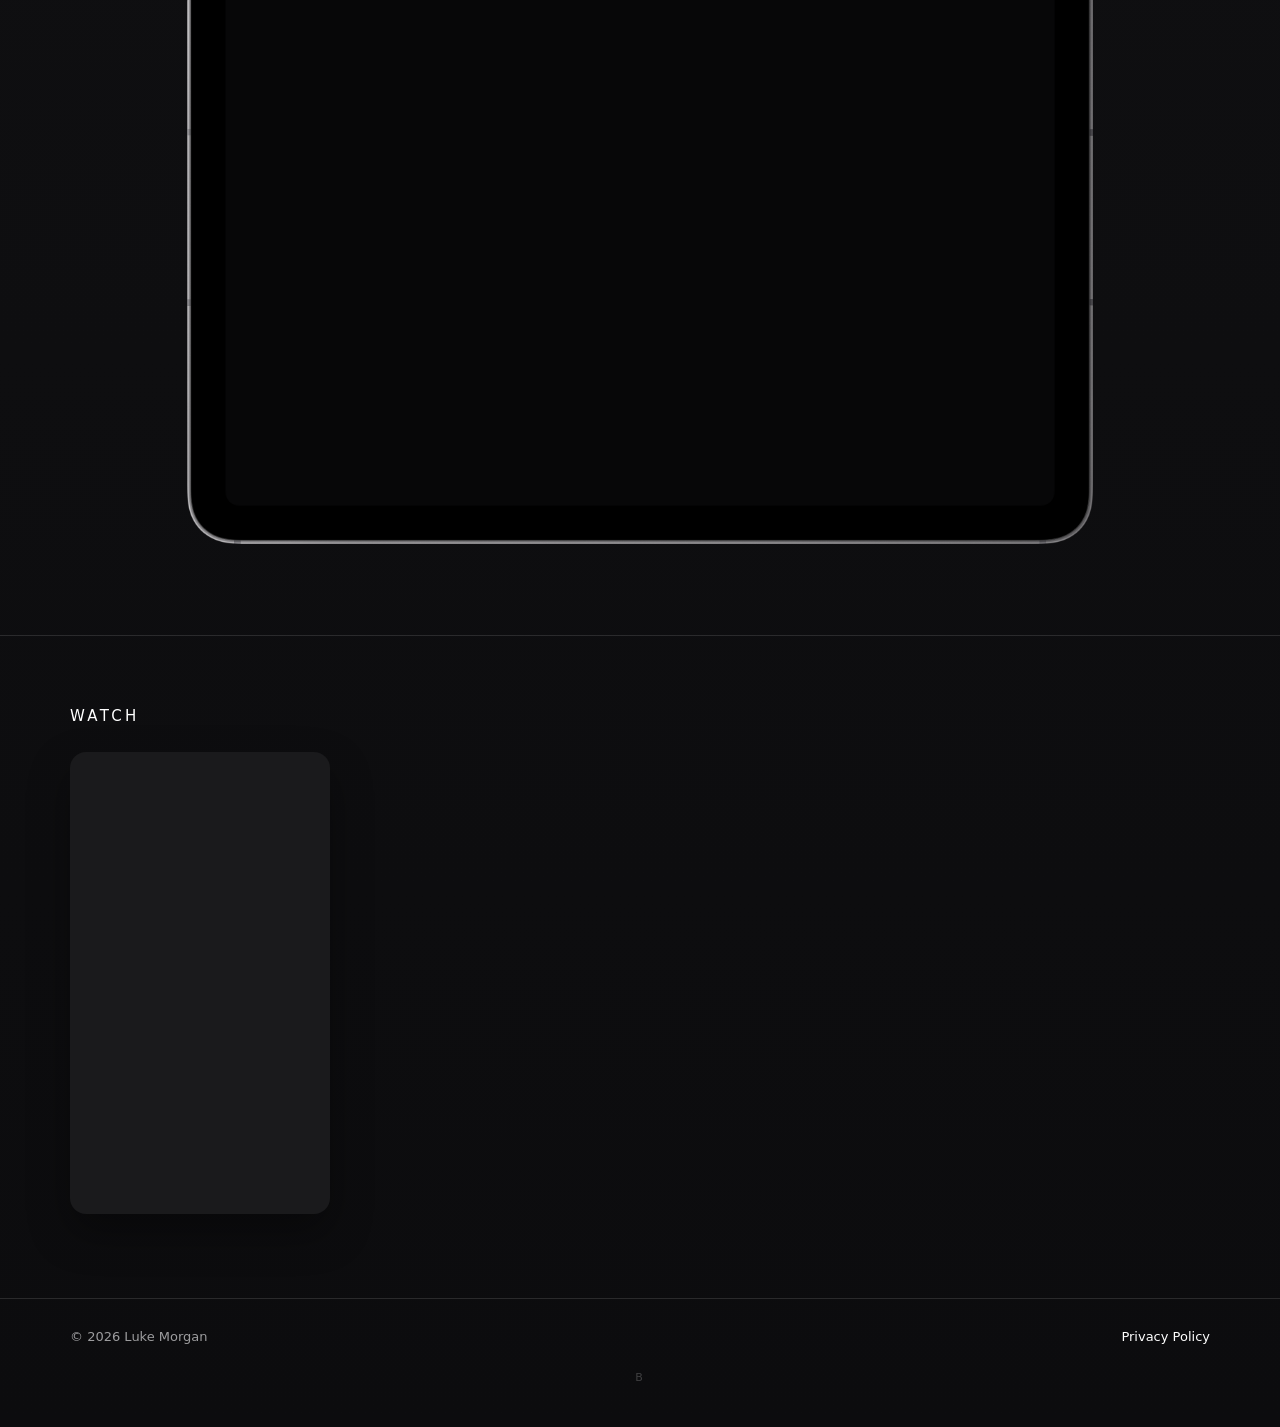
==== commit 1ad3de89: "Point Get it now at a construction page and refresh the two modes. The button opens a same-site page" ====
--- a/index.html
+++ b/index.html
@@ -14,7 +14,7 @@
   <meta name="twitter:title" content="The Tool for Piano Dynamics" />
   <meta name="twitter:description" content="The Tool for Piano Dynamics" />
   <link rel="icon" href="assets/icon-192.png?v=3" />
-  <link rel="stylesheet" href="styles.css?v=42" />
+  <link rel="stylesheet" href="styles.css?v=45" />
 </head>
 <body>
   <header class="nav">
@@ -37,7 +37,7 @@
             <span class="sr">The student’s tool for dynamics, articulation, phrasing, voicing, rubato, pedaling, and expression.</span>
             <span class="headline-visual" aria-hidden="true"><span class="headline-lead">The student’s tool for </span><span class="word-slot"><span class="word is-on">dynamics</span><span class="word">articulation</span><span class="word">phrasing</span><span class="word">voicing</span><span class="word">rubato</span><span class="word">pedaling</span><span class="word is-umbrella">expression</span></span></span>
           </h1>
-          <a class="hero-get" href="https://apps.apple.com/app/id6817902381" rel="noopener noreferrer">Get it now</a>
+          <a class="hero-get" href="coming-soon.html">Get it now</a>
         </div>
         <div class="hero-copy hero-after">
           <p class="lede">Our descriptive approach lightens the cognitive load and lends a hand to the developing aural acuity; leaving the prescribing to the teachers.</p>
@@ -57,6 +57,7 @@
                 <span class="mode-aside">Made for the shelf</span>
               </span>
             </h3>
+            <div class="mode-body">
             <p class="view-caption">See it in real time</p>
             <figure class="ipad">
               <div class="ipad-screen" aria-hidden="true">
@@ -66,6 +67,11 @@
               </div>
               <img class="ipad-frame" src="assets/ipad-bezel.png" alt="iPad Air, Metanome" />
             </figure>
+            <div class="velocity-legend" role="img" aria-label="Velocity colors, from pianissimo to fortissimo">
+              <span class="velocity-mark">pp</span>
+              <span class="velocity-bar" aria-hidden="true"></span>
+              <span class="velocity-mark">ff</span>
+            </div>
             <p class="view-caption">Monitor the voice</p>
             <figure class="ipad">
               <div class="ipad-screen" aria-hidden="true">
@@ -86,6 +92,7 @@
                 <img class="ipad-frame" src="assets/ipad-bezel.png" alt="iPad Air, Metanome review" />
               </figure>
             </div>
+            </div>
           </article>
           <article class="mode">
             <h3 class="mode-studio">
@@ -95,14 +102,17 @@
                 <span class="mode-aside">For the deep-dive</span>
               </span>
             </h3>
+            <div class="mode-body">
+            <p class="view-caption">Browse, manage, record</p>
             <figure class="ipad">
               <div class="ipad-screen" aria-hidden="true">
                 <video autoplay muted loop playsinline preload="auto" disablepictureinpicture disableremoteplayback tabindex="-1">
-                  <source src="assets/demo-studio.mp4" type="video/mp4" />
+                  <source src="assets/demo-studio.mp4?v=1" type="video/mp4" />
                 </video>
               </div>
               <img class="ipad-frame" src="assets/ipad-bezel.png" alt="iPad Air, Studio" />
             </figure>
+            </div>
           </article>
         </div>
       </div>
@@ -161,5 +171,7 @@
     <button type="button" class="ab-toggle" aria-pressed="false">B</button>
   </footer>
   <script src="app.js?v=13"></script>
+  <script data-goatcounter="https://virtuositypiano.goatcounter.com/count"
+          async src="//gc.zgo.at/count.js"></script>
 </body>
 </html>
--- a/styles.css
+++ b/styles.css
@@ -238,6 +238,32 @@
   outline: 2px solid rgba(255, 255, 255, 0.7);
   outline-offset: 4px;
 }
+.soon {
+  display: flex;
+  align-items: center;
+  justify-content: center;
+  box-sizing: border-box;
+  min-height: calc(100vh - 64px);
+  padding: 72px 24px 96px;
+  text-align: center;
+}
+.soon .wrap { width: min(36rem, 100%); min-width: 0; }
+.soon h1 {
+  width: min(16em, 100%);
+  margin: 0 auto 16px;
+  font-size: clamp(32px, 4.4vw, 48px);
+  font-weight: 300;
+  white-space: normal;
+  text-wrap: balance;
+  letter-spacing: -0.02em;
+  line-height: 1.15;
+}
+.soon p {
+  margin: 0 0 32px;
+  font-size: 18px;
+  color: var(--muted);
+}
+.soon .hero-get { margin-top: 0; }
 
 body.ab-b .hero > .wrap {
   display: block;
@@ -318,15 +344,25 @@
   column-gap: 120px;
   align-items: start;
 }
-.modes::before {
+.mode { min-width: 0; }
+.mode-body {
+  display: flow-root;
+  position: relative;
+}
+.modes .mode:first-child .mode-body::before {
   content: "";
   position: absolute;
-  left: 50%;
   top: 0;
   bottom: 0;
-  width: 1px;
-  background: var(--line);
-  transform: translateX(-50%);
+  left: 100%;
+  width: 120px;
+  background: linear-gradient(
+    to right,
+    transparent calc(50% - 0.5px),
+    var(--line) calc(50% - 0.5px),
+    var(--line) calc(50% + 0.5px),
+    transparent calc(50% + 0.5px)
+  );
   pointer-events: none;
 }
 .modes .ipad {
@@ -336,6 +372,38 @@
 .mode .view-caption { margin-top: 28px; }
 .mode .view-caption + .ipad,
 .mode .view-caption + .ipad-stage { margin-top: 10px; }
+.velocity-legend {
+  display: flex;
+  align-items: center;
+  gap: 10px;
+  width: 100%;
+  margin-top: 14px;
+}
+.velocity-mark {
+  flex: 0 0 auto;
+  font-family: "Times New Roman", Times, "Iowan Old Style", Georgia, serif;
+  font-style: italic;
+  font-weight: 700;
+  font-size: 16px;
+  letter-spacing: -0.03em;
+  line-height: 1;
+  color: #fff;
+}
+.velocity-bar {
+  flex: 1 1 auto;
+  height: 8px;
+  background: linear-gradient(
+    90deg in srgb,
+    #2c1848 0%,
+    #7440b3 0.7874%,
+    #406cb3 15.748%,
+    #40b3b3 31.496%,
+    #40b360 50.394%,
+    #b3b341 70.866%,
+    #b36a40 86.614%,
+    #f83131 100%
+  );
+}
 .modes .mode:first-child {
   position: relative;
   z-index: 2;
@@ -357,12 +425,13 @@
   transform-origin: center;
 }
 .mode h3 {
-  display: flex;
-  flex-wrap: wrap;
-  justify-content: center;
+  display: grid;
+  grid-template-columns: 1fr auto 1fr;
   align-items: baseline;
   column-gap: 0.45em;
   row-gap: 2px;
+  width: 100%;
+  min-width: 0;
   margin: 0;
   font-size: 22px;
   font-weight: 500;
@@ -384,12 +453,14 @@
 }
 .mode h3 .mode-name,
 .mode h3 .mode-aside { white-space: nowrap; }
+.mode h3 .mode-name { justify-self: end; }
+.mode h3 .mode-aside { justify-self: start; }
+.mode h3.mode-metanome .mode-name { margin-inline-end: -0.16em; }
+.mode h3.mode-studio .mode-name { margin-inline-end: -0.06em; }
 .mode h3 .mode-follow {
-  display: inline-flex;
-  align-items: baseline;
-  column-gap: 0.45em;
-  white-space: nowrap;
-}
+  display: contents;
+}
+.mode h3 .mode-pipe { justify-self: center; }
 .mode h3 .mode-pipe,
 .mode h3 .mode-aside {
   font-family: -apple-system, BlinkMacSystemFont, "Segoe UI", system-ui, sans-serif;
@@ -398,6 +469,25 @@
   letter-spacing: 0;
   text-transform: none;
   color: #fff;
+}
+@media (max-width: 980px) {
+  .mode h3 {
+    display: flex;
+    flex-wrap: wrap;
+    justify-content: center;
+  }
+  .mode h3 .mode-name {
+    flex: 1 0 100%;
+    margin-inline-end: 0;
+    text-align: center;
+  }
+  .mode h3 .mode-follow {
+    display: inline-flex;
+    align-items: baseline;
+    justify-content: center;
+    column-gap: 0.45em;
+    white-space: nowrap;
+  }
 }
 .demo + .demo { margin-top: 72px; }
 .demo-title {
@@ -479,7 +569,7 @@
     grid-template-columns: 1fr;
     row-gap: 40px;
   }
-  .modes::before { display: none; }
+  .modes .mode:first-child .mode-body::before { display: none; }
   .modes .mode + .mode { position: relative; }
   .modes .mode + .mode::before {
     content: "";
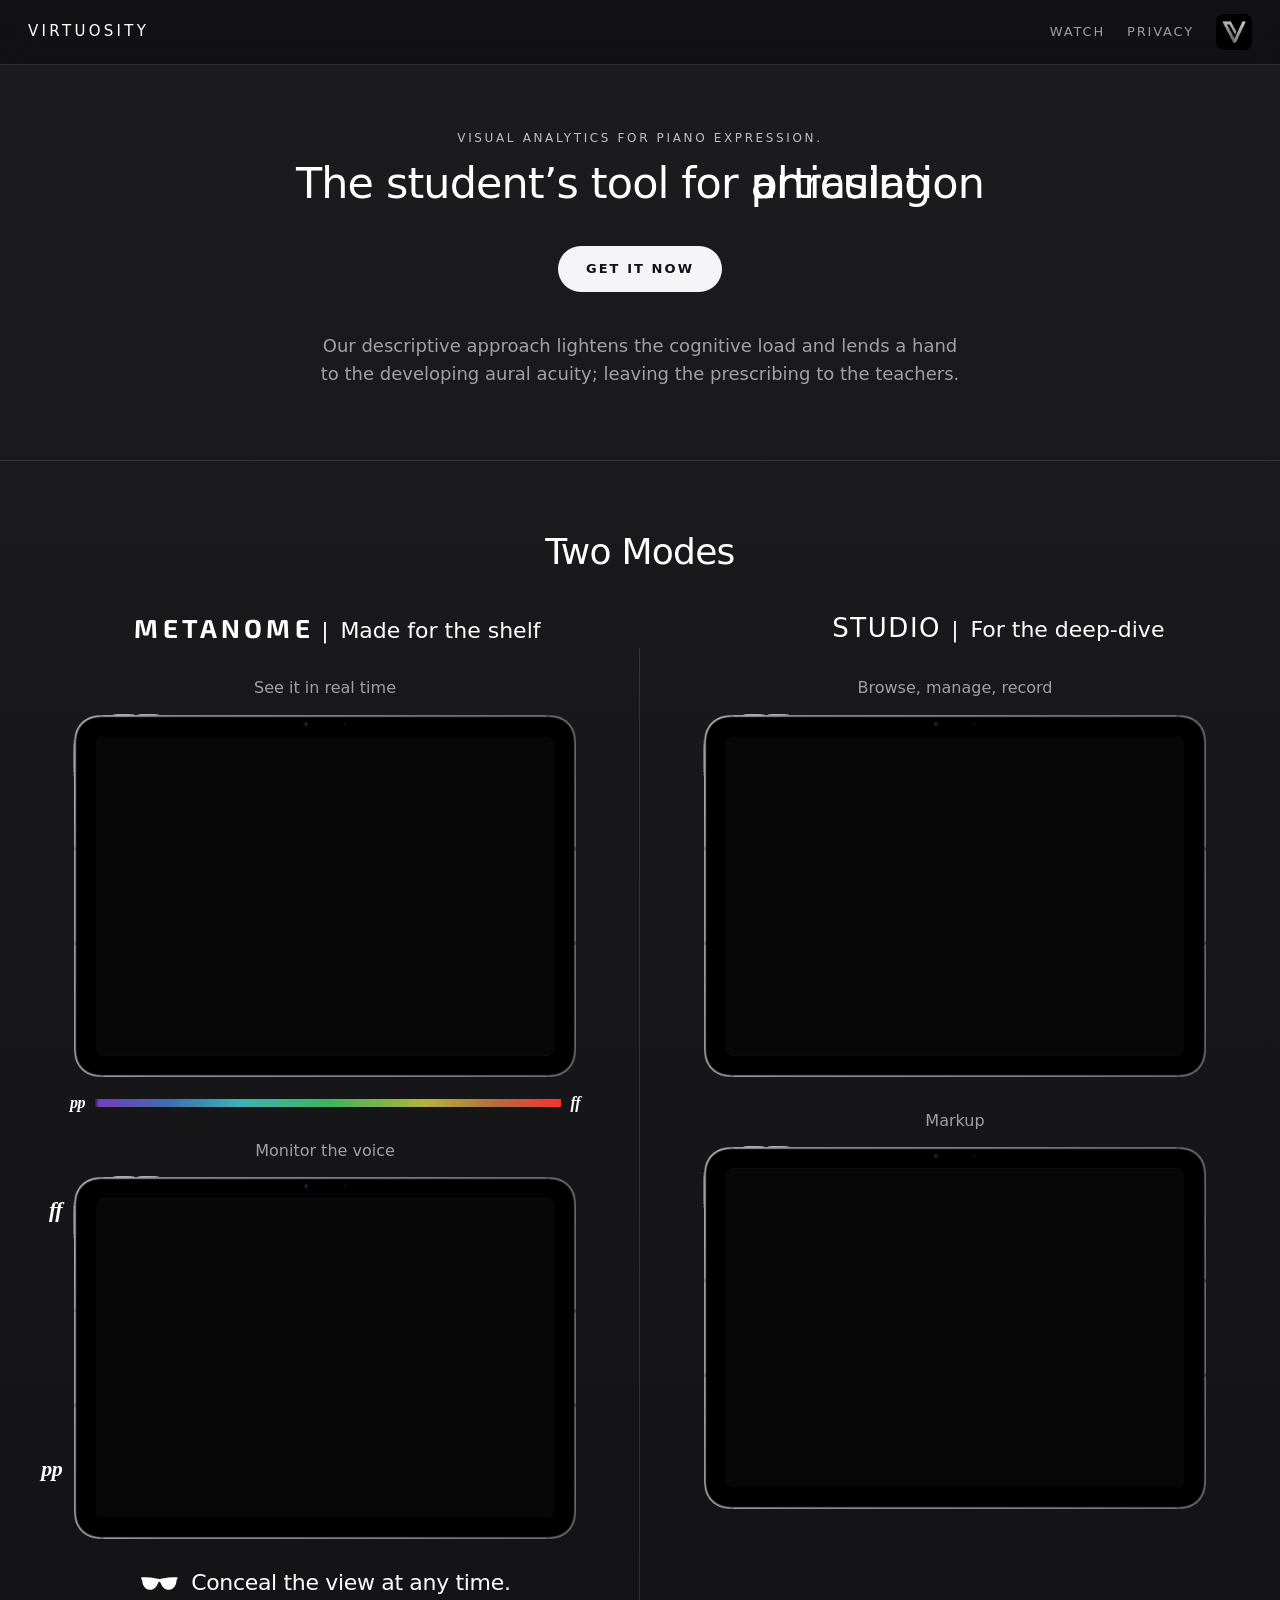
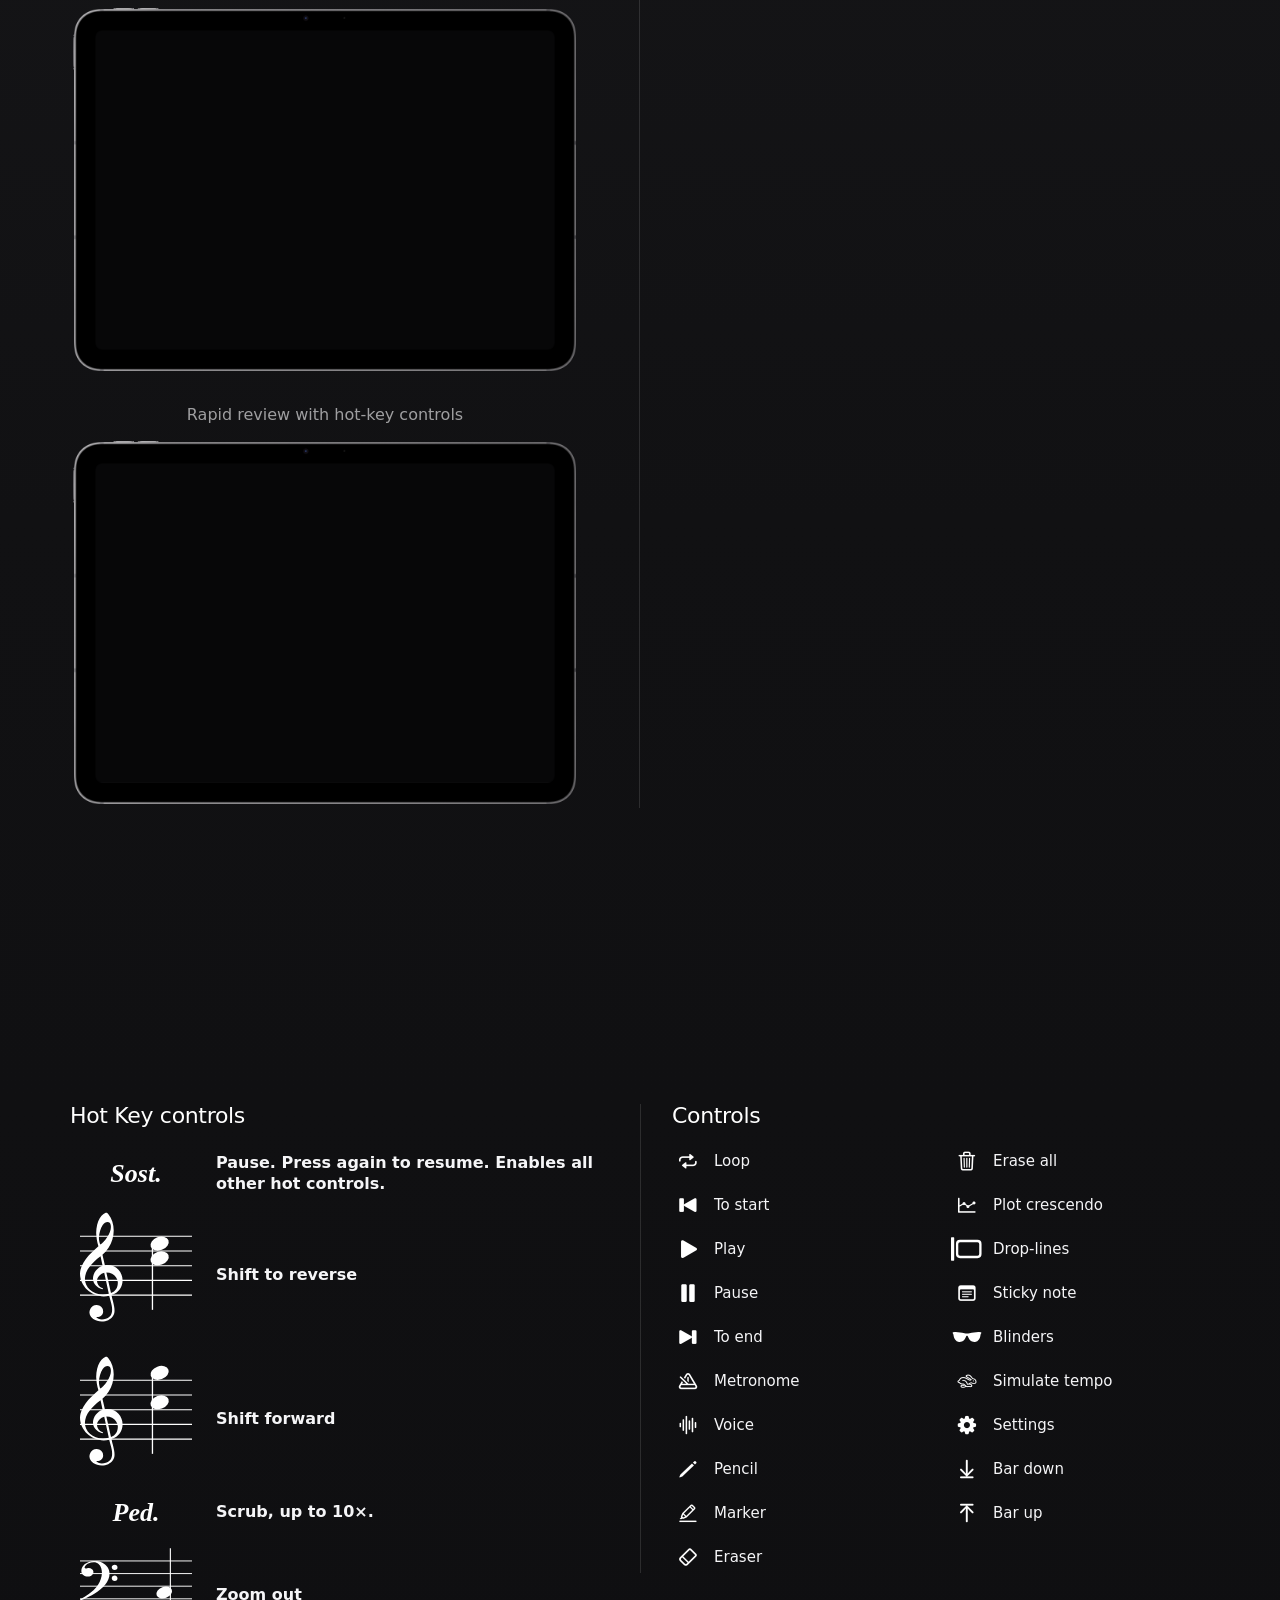
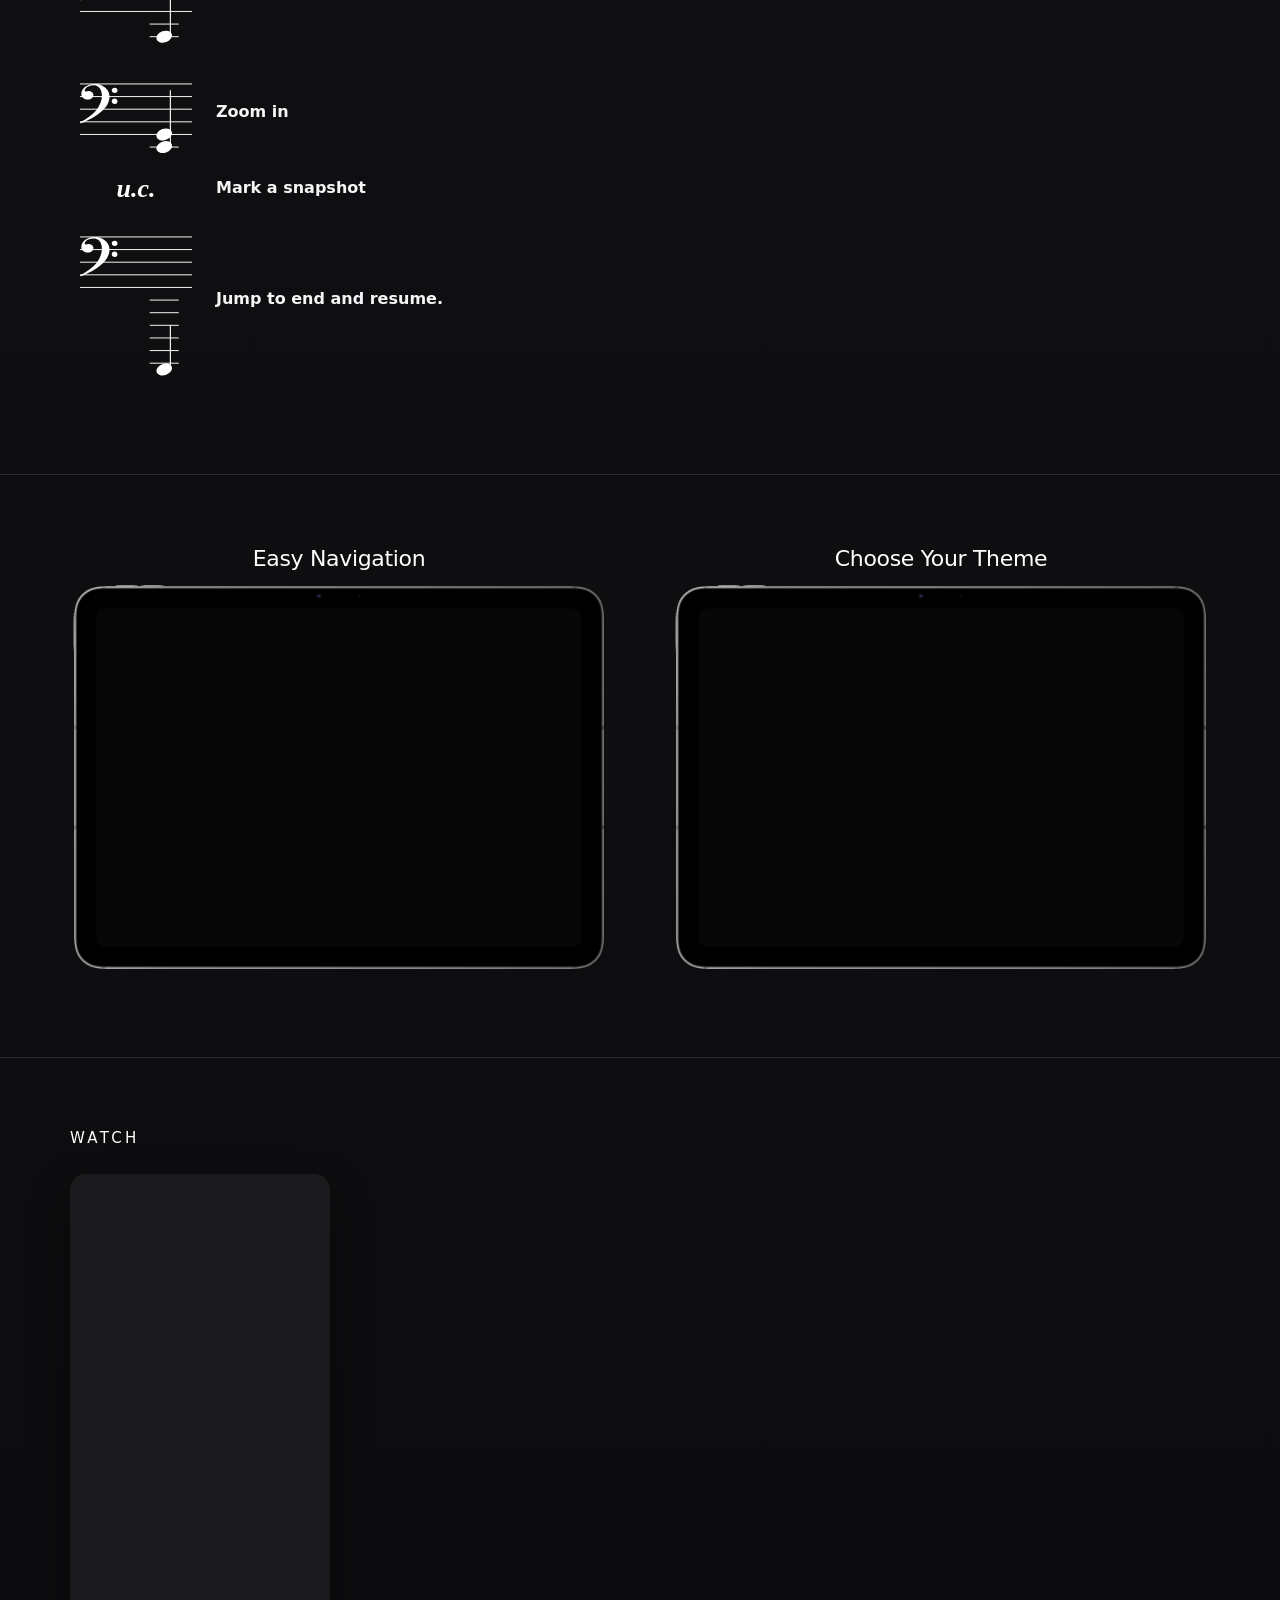
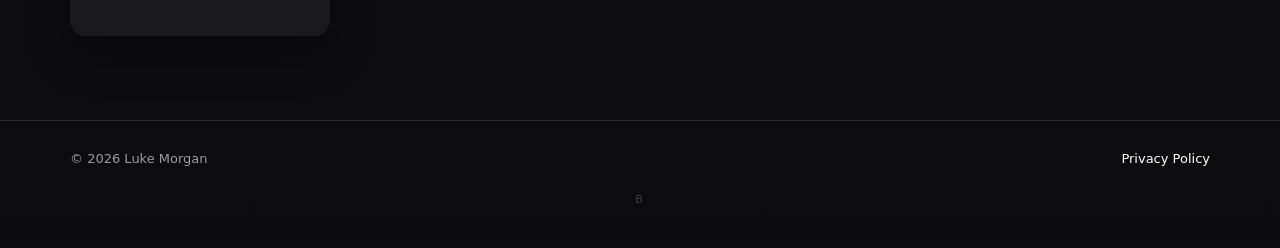
==== commit dbca3e94: "Add the dictionaries and place Conceal and Markup in the mode columns." ====
--- a/index.html
+++ b/index.html
@@ -14,7 +14,7 @@
   <meta name="twitter:title" content="The Tool for Piano Dynamics" />
   <meta name="twitter:description" content="The Tool for Piano Dynamics" />
   <link rel="icon" href="assets/icon-192.png?v=3" />
-  <link rel="stylesheet" href="styles.css?v=45" />
+  <link rel="stylesheet" href="styles.css?v=60" />
 </head>
 <body>
   <header class="nav">
@@ -34,8 +34,8 @@
         <div class="hero-copy">
           <p class="eyebrow">Visual analytics for piano expression.</p>
           <h1>
-            <span class="sr">The student’s tool for dynamics, articulation, phrasing, voicing, rubato, pedaling, and expression.</span>
-            <span class="headline-visual" aria-hidden="true"><span class="headline-lead">The student’s tool for </span><span class="word-slot"><span class="word is-on">dynamics</span><span class="word">articulation</span><span class="word">phrasing</span><span class="word">voicing</span><span class="word">rubato</span><span class="word">pedaling</span><span class="word is-umbrella">expression</span></span></span>
+            <span class="sr">The student’s tool for dynamics, articulation, phrasing, voicing, and expression.</span>
+            <span class="headline-visual" aria-hidden="true"><span class="headline-lead">The student’s tool for </span><span class="word-slot"><span class="word is-on">dynamics</span><span class="word">articulation</span><span class="word">phrasing</span><span class="word">voicing</span><span class="word is-umbrella">expression</span></span></span>
           </h1>
           <a class="hero-get" href="coming-soon.html">Get it now</a>
         </div>
@@ -73,13 +73,33 @@
               <span class="velocity-mark">ff</span>
             </div>
             <p class="view-caption">Monitor the voice</p>
-            <figure class="ipad">
-              <div class="ipad-screen" aria-hidden="true">
-                <video autoplay muted loop playsinline preload="auto" disablepictureinpicture disableremoteplayback tabindex="-1">
-                  <source src="assets/demo-metanome-voice.mp4?v=1" type="video/mp4" />
-                </video>
-              </div>
-              <img class="ipad-frame" src="assets/ipad-bezel.png" alt="iPad Air, Metanome voice" />
+            <div class="voice-frame">
+              <div class="voice-scale" role="img" aria-label="Fortissimo at the top, pianissimo at the bottom">
+                <span class="velocity-mark voice-ff" aria-hidden="true">ff</span>
+                <span class="velocity-mark voice-pp" aria-hidden="true">pp</span>
+              </div>
+              <figure class="ipad">
+                <div class="ipad-screen" aria-hidden="true">
+                  <video autoplay muted loop playsinline preload="auto" disablepictureinpicture disableremoteplayback tabindex="-1">
+                    <source src="assets/demo-metanome-voice.mp4?v=1" type="video/mp4" />
+                  </video>
+                </div>
+                <img class="ipad-frame" src="assets/ipad-bezel.png" alt="iPad Air, Metanome voice" />
+              </figure>
+            </div>
+            <h2 class="demo-title conceal-title">
+              <svg class="conceal-glasses" viewBox="0 0 290 120" aria-hidden="true">
+                <path d="M122.55,25.59 Q145.00,30.89 167.45,25.59 Q189.89,20.29 207.58,18.09 Q225.27,15.89 247.28,15.44 Q269.29,15.00 271.88,16.76 Q274.46,18.53 274.89,21.17 Q275.33,23.82 271.44,30.88 Q267.55,37.94 266.26,47.65 Q264.97,57.35 261.52,67.50 Q258.07,77.65 251.17,86.03 Q244.27,94.42 238.22,97.94 Q232.17,101.47 225.27,103.24 Q218.37,105.00 210.16,105.00 Q201.96,105.00 191.17,101.03 Q180.38,97.06 173.04,89.56 Q165.71,82.06 158.37,66.17 Q151.03,50.29 148.02,48.53 Q145.00,46.76 141.98,48.53 Q138.97,50.29 131.63,66.17 Q124.29,82.06 116.96,89.56 Q109.62,97.06 98.83,101.03 Q88.04,105.00 79.84,105.00 Q71.63,105.00 64.73,103.24 Q57.83,101.47 51.78,97.94 Q45.73,94.42 38.83,86.03 Q31.93,77.65 28.48,67.50 Q25.03,57.35 23.74,47.65 Q22.45,37.94 18.56,30.88 Q14.67,23.82 15.11,21.17 Q15.54,18.53 18.12,16.76 Q20.71,15.00 42.72,15.44 Q64.73,15.89 82.42,18.09 Q100.11,20.29 122.55,25.59 Z" />
+              </svg>
+              <span>Conceal the view at any time.</span>
+            </h2>
+            <figure class="ipad">
+              <div class="ipad-screen" aria-hidden="true">
+                <video autoplay muted loop playsinline preload="auto" disablepictureinpicture disableremoteplayback tabindex="-1">
+                  <source src="assets/demo-blinders.mp4" type="video/mp4" />
+                </video>
+              </div>
+              <img class="ipad-frame" src="assets/ipad-bezel.png" alt="iPad Air, concealing the view" />
             </figure>
             <p class="view-caption">Rapid review with hot-key controls</p>
             <div class="ipad-stage">
@@ -107,13 +127,64 @@
             <figure class="ipad">
               <div class="ipad-screen" aria-hidden="true">
                 <video autoplay muted loop playsinline preload="auto" disablepictureinpicture disableremoteplayback tabindex="-1">
-                  <source src="assets/demo-studio.mp4?v=1" type="video/mp4" />
+                  <source src="assets/demo-studio.mp4?v=2" type="video/mp4" />
                 </video>
               </div>
               <img class="ipad-frame" src="assets/ipad-bezel.png" alt="iPad Air, Studio" />
             </figure>
+            <p class="view-caption">Markup</p>
+            <figure class="ipad">
+              <div class="ipad-screen" aria-hidden="true">
+                <video autoplay muted loop playsinline preload="auto" disablepictureinpicture disableremoteplayback tabindex="-1">
+                  <source src="assets/demo-studio-markup.mp4?v=1" type="video/mp4" />
+                </video>
+              </div>
+              <img class="ipad-frame" src="assets/ipad-bezel.png" alt="iPad Air, Studio markup" />
+            </figure>
             </div>
           </article>
+        </div>
+      </div>
+    </section>
+
+    <section class="band" id="keys">
+      <div class="wrap keys">
+        <div class="keys-hot">
+          <h2 class="keys-title">Hot Key controls</h2>
+          <ul class="hotkeys">
+            <li><span class="hotkey-mark"><span class="hotkey-word">Sost.</span></span><span class="hotkey-fn">Pause. Press again to resume. Enables all other hot controls.</span></li>
+            <li><span class="hotkey-mark"><span class="hotkey-score"><svg class="hotkey-staff" viewBox="0 -3 106.51 122.00" aria-hidden="true"><path d="M0.00,77.00 H106.51 M0.00,63.00 H106.51 M0.00,49.00 H106.51 M0.00,35.00 H106.51 M0.00,21.00 H106.51" fill="none" stroke="currentColor" stroke-width="1.05"/><defs><mask id="treble-thin-1" maskUnits="userSpaceOnUse"><rect x="-20" y="-20" width="160" height="180" fill="white"/><path transform="translate(0,-1.45) scale(40.50,103.60)" d="M0.56864,0.55165 C0.52613,0.55583 0.48780,0.56517 0.45226,0.57944 C0.41672,0.59395 0.39930,0.60994 0.39930,0.62715 C0.39930,0.63797 0.40976,0.65027 0.42997,0.66331 C0.45017,0.67659 0.48084,0.68618 0.52056,0.69233 C0.53380,0.69331 0.54007,0.69577 0.54007,0.69921 C0.54007,0.70044 0.53519,0.70167 0.52334,0.70266 C0.45993,0.69700 0.40767,0.68495 0.36725,0.66699 C0.32683,0.64879 0.30592,0.62814 0.30453,0.60453 C0.30662,0.57919 0.32822,0.55558 0.36934,0.53394 C0.41115,0.51205 0.46481,0.49656 0.53031,0.48746 L0.48223,0.40015 C0.37491,0.43163 0.28780,0.46434 0.22021,0.49877 C0.15261,0.53296 0.11777,0.57009 0.11498,0.61018 C0.11638,0.62814 0.12683,0.64560 0.14634,0.66232 C0.16585,0.67929 0.19512,0.69454 0.23415,0.70856 C0.31289,0.73635 0.41533,0.75086 0.54007,0.75234 C0.58258,0.75135 0.62787,0.74865 0.67666,0.74422 L0.56864,0.55165 Z M0.61882,0.54919 L0.72753,0.73832 C0.83484,0.72307 0.88850,0.68987 0.88850,0.63920 C0.88223,0.62223 0.86829,0.60698 0.84460,0.59346 C0.82160,0.57969 0.79094,0.56886 0.75192,0.56099 C0.71289,0.55312 0.66899,0.54919 0.61882,0.54919 Z M0.47596,0.29341 C0.49895,0.28849 0.52544,0.27988 0.55401,0.26783 C0.58258,0.25603 0.61045,0.24201 0.63693,0.22627 C0.66411,0.21028 0.68571,0.19405 0.70174,0.17757 C0.71777,0.16134 0.72544,0.14584 0.72544,0.13158 C0.72544,0.12543 0.72404,0.11928 0.72056,0.11387 C0.71777,0.10502 0.71010,0.09813 0.69686,0.09346 C0.68362,0.08903 0.66690,0.08657 0.64599,0.08657 C0.60418,0.08657 0.56655,0.09567 0.53310,0.11387 C0.50732,0.12961 0.48571,0.14830 0.47038,0.16945 C0.45436,0.19085 0.44530,0.21200 0.44390,0.23340 C0.44739,0.25775 0.45854,0.27767 0.47596,0.29341 Z M0.43206,0.30767 C0.40070,0.26783 0.38328,0.22725 0.37979,0.18593 C0.38049,0.15937 0.38815,0.13453 0.40279,0.11141 C0.41672,0.08829 0.43693,0.06837 0.46341,0.05116 C0.48920,0.03394 0.51916,0.02091 0.55261,0.01205 C0.58258,0.00418 0.60418,0.00000 0.61603,0.00000 C0.62509,0.00000 0.63275,0.00123 0.63972,0.00344 C0.64669,0.00566 0.65575,0.00935 0.66690,0.01426 C0.74983,0.05583 0.79164,0.10600 0.79164,0.16454 C0.79164,0.19233 0.78118,0.21938 0.76028,0.24643 C0.74007,0.27324 0.71010,0.29882 0.67038,0.32268 C0.62997,0.34678 0.58258,0.36768 0.52753,0.38564 L0.58397,0.48254 C0.61463,0.48131 0.63554,0.48032 0.64739,0.48032 C0.70035,0.48032 0.74774,0.48426 0.79164,0.49213 C0.83554,0.50000 0.87317,0.51058 0.90383,0.52410 C0.93449,0.53738 0.95819,0.55263 0.97491,0.56985 C0.99094,0.58706 1.00000,0.60502 1.00000,0.62371 C1.00000,0.65273 0.97840,0.67929 0.93519,0.70315 C0.89199,0.72700 0.82718,0.74447 0.74007,0.75578 C0.74564,0.76783 0.75540,0.78529 0.77003,0.80767 C0.78397,0.83030 0.79443,0.84825 0.80139,0.86153 C0.80836,0.87482 0.81115,0.88760 0.81115,0.90015 C0.81115,0.91958 0.79791,0.93679 0.77143,0.95204 C0.74425,0.96729 0.70801,0.97909 0.66202,0.98746 C0.61672,0.99582 0.56655,1.00000 0.51220,1.00000 C0.43554,1.00000 0.36864,0.99238 0.31150,0.97737 C0.25436,0.96212 0.22369,0.94171 0.22091,0.91564 C0.22300,0.90408 0.23066,0.89326 0.24460,0.88293 C0.25854,0.87260 0.27735,0.86424 0.30174,0.85785 C0.32544,0.85121 0.35401,0.84776 0.38676,0.84702 C0.41394,0.84702 0.43972,0.84973 0.46411,0.85489 C0.48780,0.86030 0.50732,0.86744 0.52195,0.87654 C0.53589,0.88564 0.54355,0.89572 0.54355,0.90654 C0.54355,0.92105 0.52962,0.93335 0.50174,0.94343 C0.47387,0.95352 0.43833,0.95868 0.39582,0.95868 L0.37979,0.95868 C0.40697,0.97344 0.45157,0.98106 0.51359,0.98106 C0.54495,0.98106 0.57700,0.97860 0.60906,0.97418 C0.64181,0.96950 0.66899,0.96335 0.69199,0.95548 C0.71498,0.94761 0.73031,0.93925 0.73659,0.93040 C0.74843,0.92031 0.75401,0.90630 0.75401,0.88883 C0.75401,0.87703 0.75052,0.86522 0.74425,0.85342 C0.73798,0.84186 0.72822,0.82636 0.71498,0.80718 C0.70174,0.78824 0.69199,0.77349 0.68641,0.76340 C0.64460,0.76709 0.60139,0.76906 0.55610,0.76906 C0.48014,0.76906 0.40836,0.76365 0.34077,0.75258 C0.27317,0.74152 0.21394,0.72627 0.16237,0.70659 C0.11150,0.68692 0.07178,0.66478 0.04321,0.63970 C0.01533,0.61485 0.00070,0.58879 0.00000,0.56173 C0.00279,0.53665 0.01603,0.51254 0.04111,0.48992 C0.06620,0.46704 0.09826,0.44540 0.13798,0.42523 C0.17770,0.40507 0.21882,0.38662 0.26132,0.37014 C0.30453,0.35391 0.36098,0.33301 0.43206,0.30767 Z" fill="none" stroke="black" stroke-width="1.30" vector-effect="non-scaling-stroke"/></mask></defs><path transform="translate(0,-1.45) scale(40.50,103.60)" d="M0.56864,0.55165 C0.52613,0.55583 0.48780,0.56517 0.45226,0.57944 C0.41672,0.59395 0.39930,0.60994 0.39930,0.62715 C0.39930,0.63797 0.40976,0.65027 0.42997,0.66331 C0.45017,0.67659 0.48084,0.68618 0.52056,0.69233 C0.53380,0.69331 0.54007,0.69577 0.54007,0.69921 C0.54007,0.70044 0.53519,0.70167 0.52334,0.70266 C0.45993,0.69700 0.40767,0.68495 0.36725,0.66699 C0.32683,0.64879 0.30592,0.62814 0.30453,0.60453 C0.30662,0.57919 0.32822,0.55558 0.36934,0.53394 C0.41115,0.51205 0.46481,0.49656 0.53031,0.48746 L0.48223,0.40015 C0.37491,0.43163 0.28780,0.46434 0.22021,0.49877 C0.15261,0.53296 0.11777,0.57009 0.11498,0.61018 C0.11638,0.62814 0.12683,0.64560 0.14634,0.66232 C0.16585,0.67929 0.19512,0.69454 0.23415,0.70856 C0.31289,0.73635 0.41533,0.75086 0.54007,0.75234 C0.58258,0.75135 0.62787,0.74865 0.67666,0.74422 L0.56864,0.55165 Z M0.61882,0.54919 L0.72753,0.73832 C0.83484,0.72307 0.88850,0.68987 0.88850,0.63920 C0.88223,0.62223 0.86829,0.60698 0.84460,0.59346 C0.82160,0.57969 0.79094,0.56886 0.75192,0.56099 C0.71289,0.55312 0.66899,0.54919 0.61882,0.54919 Z M0.47596,0.29341 C0.49895,0.28849 0.52544,0.27988 0.55401,0.26783 C0.58258,0.25603 0.61045,0.24201 0.63693,0.22627 C0.66411,0.21028 0.68571,0.19405 0.70174,0.17757 C0.71777,0.16134 0.72544,0.14584 0.72544,0.13158 C0.72544,0.12543 0.72404,0.11928 0.72056,0.11387 C0.71777,0.10502 0.71010,0.09813 0.69686,0.09346 C0.68362,0.08903 0.66690,0.08657 0.64599,0.08657 C0.60418,0.08657 0.56655,0.09567 0.53310,0.11387 C0.50732,0.12961 0.48571,0.14830 0.47038,0.16945 C0.45436,0.19085 0.44530,0.21200 0.44390,0.23340 C0.44739,0.25775 0.45854,0.27767 0.47596,0.29341 Z M0.43206,0.30767 C0.40070,0.26783 0.38328,0.22725 0.37979,0.18593 C0.38049,0.15937 0.38815,0.13453 0.40279,0.11141 C0.41672,0.08829 0.43693,0.06837 0.46341,0.05116 C0.48920,0.03394 0.51916,0.02091 0.55261,0.01205 C0.58258,0.00418 0.60418,0.00000 0.61603,0.00000 C0.62509,0.00000 0.63275,0.00123 0.63972,0.00344 C0.64669,0.00566 0.65575,0.00935 0.66690,0.01426 C0.74983,0.05583 0.79164,0.10600 0.79164,0.16454 C0.79164,0.19233 0.78118,0.21938 0.76028,0.24643 C0.74007,0.27324 0.71010,0.29882 0.67038,0.32268 C0.62997,0.34678 0.58258,0.36768 0.52753,0.38564 L0.58397,0.48254 C0.61463,0.48131 0.63554,0.48032 0.64739,0.48032 C0.70035,0.48032 0.74774,0.48426 0.79164,0.49213 C0.83554,0.50000 0.87317,0.51058 0.90383,0.52410 C0.93449,0.53738 0.95819,0.55263 0.97491,0.56985 C0.99094,0.58706 1.00000,0.60502 1.00000,0.62371 C1.00000,0.65273 0.97840,0.67929 0.93519,0.70315 C0.89199,0.72700 0.82718,0.74447 0.74007,0.75578 C0.74564,0.76783 0.75540,0.78529 0.77003,0.80767 C0.78397,0.83030 0.79443,0.84825 0.80139,0.86153 C0.80836,0.87482 0.81115,0.88760 0.81115,0.90015 C0.81115,0.91958 0.79791,0.93679 0.77143,0.95204 C0.74425,0.96729 0.70801,0.97909 0.66202,0.98746 C0.61672,0.99582 0.56655,1.00000 0.51220,1.00000 C0.43554,1.00000 0.36864,0.99238 0.31150,0.97737 C0.25436,0.96212 0.22369,0.94171 0.22091,0.91564 C0.22300,0.90408 0.23066,0.89326 0.24460,0.88293 C0.25854,0.87260 0.27735,0.86424 0.30174,0.85785 C0.32544,0.85121 0.35401,0.84776 0.38676,0.84702 C0.41394,0.84702 0.43972,0.84973 0.46411,0.85489 C0.48780,0.86030 0.50732,0.86744 0.52195,0.87654 C0.53589,0.88564 0.54355,0.89572 0.54355,0.90654 C0.54355,0.92105 0.52962,0.93335 0.50174,0.94343 C0.47387,0.95352 0.43833,0.95868 0.39582,0.95868 L0.37979,0.95868 C0.40697,0.97344 0.45157,0.98106 0.51359,0.98106 C0.54495,0.98106 0.57700,0.97860 0.60906,0.97418 C0.64181,0.96950 0.66899,0.96335 0.69199,0.95548 C0.71498,0.94761 0.73031,0.93925 0.73659,0.93040 C0.74843,0.92031 0.75401,0.90630 0.75401,0.88883 C0.75401,0.87703 0.75052,0.86522 0.74425,0.85342 C0.73798,0.84186 0.72822,0.82636 0.71498,0.80718 C0.70174,0.78824 0.69199,0.77349 0.68641,0.76340 C0.64460,0.76709 0.60139,0.76906 0.55610,0.76906 C0.48014,0.76906 0.40836,0.76365 0.34077,0.75258 C0.27317,0.74152 0.21394,0.72627 0.16237,0.70659 C0.11150,0.68692 0.07178,0.66478 0.04321,0.63970 C0.01533,0.61485 0.00070,0.58879 0.00000,0.56173 C0.00279,0.53665 0.01603,0.51254 0.04111,0.48992 C0.06620,0.46704 0.09826,0.44540 0.13798,0.42523 C0.17770,0.40507 0.21882,0.38662 0.26132,0.37014 C0.30453,0.35391 0.36098,0.33301 0.43206,0.30767 Z" fill="currentColor" mask="url(#treble-thin-1)"/><ellipse cx="75.71" cy="42.00" rx="8.96" ry="6.30" fill="currentColor" transform="rotate(-20 75.71 42.00)"/><ellipse cx="75.71" cy="28.00" rx="8.96" ry="6.30" fill="currentColor" transform="rotate(-20 75.71 28.00)"/><path d="M68.90,28.00 L68.90,91.00" fill="none" stroke="currentColor" stroke-width="1.25" stroke-linecap="butt"/></svg><span class="sr-only">C4 and E4.</span></span></span><span class="hotkey-fn">Shift to reverse</span></li>
+            <li><span class="hotkey-mark"><span class="hotkey-score"><svg class="hotkey-staff" viewBox="0 -3 106.51 122.00" aria-hidden="true"><path d="M0.00,77.00 H106.51 M0.00,63.00 H106.51 M0.00,49.00 H106.51 M0.00,35.00 H106.51 M0.00,21.00 H106.51" fill="none" stroke="currentColor" stroke-width="1.05"/><defs><mask id="treble-thin-2" maskUnits="userSpaceOnUse"><rect x="-20" y="-20" width="160" height="180" fill="white"/><path transform="translate(0,-1.45) scale(40.50,103.60)" d="M0.56864,0.55165 C0.52613,0.55583 0.48780,0.56517 0.45226,0.57944 C0.41672,0.59395 0.39930,0.60994 0.39930,0.62715 C0.39930,0.63797 0.40976,0.65027 0.42997,0.66331 C0.45017,0.67659 0.48084,0.68618 0.52056,0.69233 C0.53380,0.69331 0.54007,0.69577 0.54007,0.69921 C0.54007,0.70044 0.53519,0.70167 0.52334,0.70266 C0.45993,0.69700 0.40767,0.68495 0.36725,0.66699 C0.32683,0.64879 0.30592,0.62814 0.30453,0.60453 C0.30662,0.57919 0.32822,0.55558 0.36934,0.53394 C0.41115,0.51205 0.46481,0.49656 0.53031,0.48746 L0.48223,0.40015 C0.37491,0.43163 0.28780,0.46434 0.22021,0.49877 C0.15261,0.53296 0.11777,0.57009 0.11498,0.61018 C0.11638,0.62814 0.12683,0.64560 0.14634,0.66232 C0.16585,0.67929 0.19512,0.69454 0.23415,0.70856 C0.31289,0.73635 0.41533,0.75086 0.54007,0.75234 C0.58258,0.75135 0.62787,0.74865 0.67666,0.74422 L0.56864,0.55165 Z M0.61882,0.54919 L0.72753,0.73832 C0.83484,0.72307 0.88850,0.68987 0.88850,0.63920 C0.88223,0.62223 0.86829,0.60698 0.84460,0.59346 C0.82160,0.57969 0.79094,0.56886 0.75192,0.56099 C0.71289,0.55312 0.66899,0.54919 0.61882,0.54919 Z M0.47596,0.29341 C0.49895,0.28849 0.52544,0.27988 0.55401,0.26783 C0.58258,0.25603 0.61045,0.24201 0.63693,0.22627 C0.66411,0.21028 0.68571,0.19405 0.70174,0.17757 C0.71777,0.16134 0.72544,0.14584 0.72544,0.13158 C0.72544,0.12543 0.72404,0.11928 0.72056,0.11387 C0.71777,0.10502 0.71010,0.09813 0.69686,0.09346 C0.68362,0.08903 0.66690,0.08657 0.64599,0.08657 C0.60418,0.08657 0.56655,0.09567 0.53310,0.11387 C0.50732,0.12961 0.48571,0.14830 0.47038,0.16945 C0.45436,0.19085 0.44530,0.21200 0.44390,0.23340 C0.44739,0.25775 0.45854,0.27767 0.47596,0.29341 Z M0.43206,0.30767 C0.40070,0.26783 0.38328,0.22725 0.37979,0.18593 C0.38049,0.15937 0.38815,0.13453 0.40279,0.11141 C0.41672,0.08829 0.43693,0.06837 0.46341,0.05116 C0.48920,0.03394 0.51916,0.02091 0.55261,0.01205 C0.58258,0.00418 0.60418,0.00000 0.61603,0.00000 C0.62509,0.00000 0.63275,0.00123 0.63972,0.00344 C0.64669,0.00566 0.65575,0.00935 0.66690,0.01426 C0.74983,0.05583 0.79164,0.10600 0.79164,0.16454 C0.79164,0.19233 0.78118,0.21938 0.76028,0.24643 C0.74007,0.27324 0.71010,0.29882 0.67038,0.32268 C0.62997,0.34678 0.58258,0.36768 0.52753,0.38564 L0.58397,0.48254 C0.61463,0.48131 0.63554,0.48032 0.64739,0.48032 C0.70035,0.48032 0.74774,0.48426 0.79164,0.49213 C0.83554,0.50000 0.87317,0.51058 0.90383,0.52410 C0.93449,0.53738 0.95819,0.55263 0.97491,0.56985 C0.99094,0.58706 1.00000,0.60502 1.00000,0.62371 C1.00000,0.65273 0.97840,0.67929 0.93519,0.70315 C0.89199,0.72700 0.82718,0.74447 0.74007,0.75578 C0.74564,0.76783 0.75540,0.78529 0.77003,0.80767 C0.78397,0.83030 0.79443,0.84825 0.80139,0.86153 C0.80836,0.87482 0.81115,0.88760 0.81115,0.90015 C0.81115,0.91958 0.79791,0.93679 0.77143,0.95204 C0.74425,0.96729 0.70801,0.97909 0.66202,0.98746 C0.61672,0.99582 0.56655,1.00000 0.51220,1.00000 C0.43554,1.00000 0.36864,0.99238 0.31150,0.97737 C0.25436,0.96212 0.22369,0.94171 0.22091,0.91564 C0.22300,0.90408 0.23066,0.89326 0.24460,0.88293 C0.25854,0.87260 0.27735,0.86424 0.30174,0.85785 C0.32544,0.85121 0.35401,0.84776 0.38676,0.84702 C0.41394,0.84702 0.43972,0.84973 0.46411,0.85489 C0.48780,0.86030 0.50732,0.86744 0.52195,0.87654 C0.53589,0.88564 0.54355,0.89572 0.54355,0.90654 C0.54355,0.92105 0.52962,0.93335 0.50174,0.94343 C0.47387,0.95352 0.43833,0.95868 0.39582,0.95868 L0.37979,0.95868 C0.40697,0.97344 0.45157,0.98106 0.51359,0.98106 C0.54495,0.98106 0.57700,0.97860 0.60906,0.97418 C0.64181,0.96950 0.66899,0.96335 0.69199,0.95548 C0.71498,0.94761 0.73031,0.93925 0.73659,0.93040 C0.74843,0.92031 0.75401,0.90630 0.75401,0.88883 C0.75401,0.87703 0.75052,0.86522 0.74425,0.85342 C0.73798,0.84186 0.72822,0.82636 0.71498,0.80718 C0.70174,0.78824 0.69199,0.77349 0.68641,0.76340 C0.64460,0.76709 0.60139,0.76906 0.55610,0.76906 C0.48014,0.76906 0.40836,0.76365 0.34077,0.75258 C0.27317,0.74152 0.21394,0.72627 0.16237,0.70659 C0.11150,0.68692 0.07178,0.66478 0.04321,0.63970 C0.01533,0.61485 0.00070,0.58879 0.00000,0.56173 C0.00279,0.53665 0.01603,0.51254 0.04111,0.48992 C0.06620,0.46704 0.09826,0.44540 0.13798,0.42523 C0.17770,0.40507 0.21882,0.38662 0.26132,0.37014 C0.30453,0.35391 0.36098,0.33301 0.43206,0.30767 Z" fill="none" stroke="black" stroke-width="1.30" vector-effect="non-scaling-stroke"/></mask></defs><path transform="translate(0,-1.45) scale(40.50,103.60)" d="M0.56864,0.55165 C0.52613,0.55583 0.48780,0.56517 0.45226,0.57944 C0.41672,0.59395 0.39930,0.60994 0.39930,0.62715 C0.39930,0.63797 0.40976,0.65027 0.42997,0.66331 C0.45017,0.67659 0.48084,0.68618 0.52056,0.69233 C0.53380,0.69331 0.54007,0.69577 0.54007,0.69921 C0.54007,0.70044 0.53519,0.70167 0.52334,0.70266 C0.45993,0.69700 0.40767,0.68495 0.36725,0.66699 C0.32683,0.64879 0.30592,0.62814 0.30453,0.60453 C0.30662,0.57919 0.32822,0.55558 0.36934,0.53394 C0.41115,0.51205 0.46481,0.49656 0.53031,0.48746 L0.48223,0.40015 C0.37491,0.43163 0.28780,0.46434 0.22021,0.49877 C0.15261,0.53296 0.11777,0.57009 0.11498,0.61018 C0.11638,0.62814 0.12683,0.64560 0.14634,0.66232 C0.16585,0.67929 0.19512,0.69454 0.23415,0.70856 C0.31289,0.73635 0.41533,0.75086 0.54007,0.75234 C0.58258,0.75135 0.62787,0.74865 0.67666,0.74422 L0.56864,0.55165 Z M0.61882,0.54919 L0.72753,0.73832 C0.83484,0.72307 0.88850,0.68987 0.88850,0.63920 C0.88223,0.62223 0.86829,0.60698 0.84460,0.59346 C0.82160,0.57969 0.79094,0.56886 0.75192,0.56099 C0.71289,0.55312 0.66899,0.54919 0.61882,0.54919 Z M0.47596,0.29341 C0.49895,0.28849 0.52544,0.27988 0.55401,0.26783 C0.58258,0.25603 0.61045,0.24201 0.63693,0.22627 C0.66411,0.21028 0.68571,0.19405 0.70174,0.17757 C0.71777,0.16134 0.72544,0.14584 0.72544,0.13158 C0.72544,0.12543 0.72404,0.11928 0.72056,0.11387 C0.71777,0.10502 0.71010,0.09813 0.69686,0.09346 C0.68362,0.08903 0.66690,0.08657 0.64599,0.08657 C0.60418,0.08657 0.56655,0.09567 0.53310,0.11387 C0.50732,0.12961 0.48571,0.14830 0.47038,0.16945 C0.45436,0.19085 0.44530,0.21200 0.44390,0.23340 C0.44739,0.25775 0.45854,0.27767 0.47596,0.29341 Z M0.43206,0.30767 C0.40070,0.26783 0.38328,0.22725 0.37979,0.18593 C0.38049,0.15937 0.38815,0.13453 0.40279,0.11141 C0.41672,0.08829 0.43693,0.06837 0.46341,0.05116 C0.48920,0.03394 0.51916,0.02091 0.55261,0.01205 C0.58258,0.00418 0.60418,0.00000 0.61603,0.00000 C0.62509,0.00000 0.63275,0.00123 0.63972,0.00344 C0.64669,0.00566 0.65575,0.00935 0.66690,0.01426 C0.74983,0.05583 0.79164,0.10600 0.79164,0.16454 C0.79164,0.19233 0.78118,0.21938 0.76028,0.24643 C0.74007,0.27324 0.71010,0.29882 0.67038,0.32268 C0.62997,0.34678 0.58258,0.36768 0.52753,0.38564 L0.58397,0.48254 C0.61463,0.48131 0.63554,0.48032 0.64739,0.48032 C0.70035,0.48032 0.74774,0.48426 0.79164,0.49213 C0.83554,0.50000 0.87317,0.51058 0.90383,0.52410 C0.93449,0.53738 0.95819,0.55263 0.97491,0.56985 C0.99094,0.58706 1.00000,0.60502 1.00000,0.62371 C1.00000,0.65273 0.97840,0.67929 0.93519,0.70315 C0.89199,0.72700 0.82718,0.74447 0.74007,0.75578 C0.74564,0.76783 0.75540,0.78529 0.77003,0.80767 C0.78397,0.83030 0.79443,0.84825 0.80139,0.86153 C0.80836,0.87482 0.81115,0.88760 0.81115,0.90015 C0.81115,0.91958 0.79791,0.93679 0.77143,0.95204 C0.74425,0.96729 0.70801,0.97909 0.66202,0.98746 C0.61672,0.99582 0.56655,1.00000 0.51220,1.00000 C0.43554,1.00000 0.36864,0.99238 0.31150,0.97737 C0.25436,0.96212 0.22369,0.94171 0.22091,0.91564 C0.22300,0.90408 0.23066,0.89326 0.24460,0.88293 C0.25854,0.87260 0.27735,0.86424 0.30174,0.85785 C0.32544,0.85121 0.35401,0.84776 0.38676,0.84702 C0.41394,0.84702 0.43972,0.84973 0.46411,0.85489 C0.48780,0.86030 0.50732,0.86744 0.52195,0.87654 C0.53589,0.88564 0.54355,0.89572 0.54355,0.90654 C0.54355,0.92105 0.52962,0.93335 0.50174,0.94343 C0.47387,0.95352 0.43833,0.95868 0.39582,0.95868 L0.37979,0.95868 C0.40697,0.97344 0.45157,0.98106 0.51359,0.98106 C0.54495,0.98106 0.57700,0.97860 0.60906,0.97418 C0.64181,0.96950 0.66899,0.96335 0.69199,0.95548 C0.71498,0.94761 0.73031,0.93925 0.73659,0.93040 C0.74843,0.92031 0.75401,0.90630 0.75401,0.88883 C0.75401,0.87703 0.75052,0.86522 0.74425,0.85342 C0.73798,0.84186 0.72822,0.82636 0.71498,0.80718 C0.70174,0.78824 0.69199,0.77349 0.68641,0.76340 C0.64460,0.76709 0.60139,0.76906 0.55610,0.76906 C0.48014,0.76906 0.40836,0.76365 0.34077,0.75258 C0.27317,0.74152 0.21394,0.72627 0.16237,0.70659 C0.11150,0.68692 0.07178,0.66478 0.04321,0.63970 C0.01533,0.61485 0.00070,0.58879 0.00000,0.56173 C0.00279,0.53665 0.01603,0.51254 0.04111,0.48992 C0.06620,0.46704 0.09826,0.44540 0.13798,0.42523 C0.17770,0.40507 0.21882,0.38662 0.26132,0.37014 C0.30453,0.35391 0.36098,0.33301 0.43206,0.30767 Z" fill="currentColor" mask="url(#treble-thin-2)"/><ellipse cx="75.71" cy="42.00" rx="8.96" ry="6.30" fill="currentColor" transform="rotate(-20 75.71 42.00)"/><ellipse cx="75.71" cy="14.00" rx="8.96" ry="6.30" fill="currentColor" transform="rotate(-20 75.71 14.00)"/><path d="M68.90,14.00 L68.90,91.00" fill="none" stroke="currentColor" stroke-width="1.25" stroke-linecap="butt"/></svg><span class="sr-only">C4 and G4.</span></span></span><span class="hotkey-fn">Shift forward</span></li>
+            <li><span class="hotkey-mark"><span class="hotkey-word">Ped.</span></span><span class="hotkey-fn">Scrub, up to 10×.</span></li>
+            <li><span class="hotkey-mark"><span class="hotkey-score"><svg class="hotkey-staff" viewBox="0 0 124.18 119.00" aria-hidden="true"><path d="M0.00,77.00 H124.18 M0.00,63.00 H124.18 M0.00,49.00 H124.18 M0.00,35.00 H124.18 M0.00,21.00 H124.18" fill="none" stroke="currentColor" stroke-width="1.05"/><svg x="0.00" y="21.00" width="41.80" height="44.00" viewBox="0 0 1 1" preserveAspectRatio="none"><path d="M0.00000,0.97273 C0.09576,0.91662 0.16727,0.87415 0.21333,0.84478 C0.25939,0.81594 0.30788,0.77976 0.35758,0.73676 C0.40727,0.69376 0.44909,0.64499 0.48303,0.59098 C0.50970,0.55113 0.53273,0.50498 0.55152,0.45254 C0.57030,0.40063 0.58000,0.35029 0.58182,0.30257 C0.58182,0.25800 0.57515,0.21552 0.56121,0.17567 C0.54788,0.13529 0.52485,0.10225 0.49212,0.07551 C0.45939,0.04929 0.41697,0.03618 0.36424,0.03618 C0.31333,0.03618 0.26545,0.04510 0.22061,0.06240 C0.17636,0.08023 0.14485,0.10855 0.12727,0.14840 C0.12727,0.15207 0.12485,0.15679 0.12121,0.16361 C0.12242,0.17200 0.12727,0.17829 0.13636,0.18301 C0.14545,0.18773 0.15333,0.18983 0.16061,0.18983 C0.16424,0.18983 0.17455,0.18825 0.19030,0.18511 C0.20667,0.18196 0.22000,0.17986 0.23091,0.17986 C0.26303,0.17986 0.29152,0.18983 0.31758,0.20923 C0.34303,0.22863 0.35576,0.25223 0.35576,0.28002 C0.35576,0.29995 0.34909,0.31883 0.33636,0.33613 C0.32364,0.35343 0.30606,0.36759 0.28364,0.37756 C0.26121,0.38804 0.23636,0.39276 0.20970,0.39276 C0.16121,0.39276 0.12000,0.38018 0.08606,0.35448 C0.05273,0.32826 0.03576,0.29523 0.03576,0.25380 C0.03576,0.20084 0.05455,0.15522 0.09152,0.11641 C0.12909,0.07761 0.17636,0.04877 0.23455,0.02937 C0.29212,0.00944 0.35030,0.00000 0.40970,0.00000 C0.47455,0.00000 0.53636,0.01416 0.59394,0.04300 C0.65212,0.07132 0.69758,0.11064 0.73152,0.15941 C0.76545,0.20870 0.78303,0.26114 0.78303,0.31778 C0.78303,0.41846 0.74424,0.51180 0.66667,0.59832 C0.58909,0.68485 0.49333,0.75983 0.37879,0.82381 C0.30242,0.86733 0.17879,0.92606 0.00848,1.00000 L0.00000,0.97273 Z M0.84182,0.16151 C0.84182,0.14263 0.84970,0.12690 0.86545,0.11432 C0.88061,0.10121 0.89939,0.09491 0.92182,0.09491 C0.94121,0.09491 0.95939,0.10225 0.97576,0.11641 C0.99212,0.13005 1.00000,0.14630 1.00000,0.16413 C1.00000,0.18301 0.99152,0.19927 0.97576,0.21238 C0.95879,0.22496 0.94000,0.23125 0.91879,0.23125 C0.89636,0.23125 0.87818,0.22496 0.86364,0.21080 C0.84909,0.19717 0.84182,0.18091 0.84182,0.16151 Z M0.84182,0.43629 C0.84182,0.41741 0.84970,0.40115 0.86424,0.38857 C0.87939,0.37546 0.89818,0.36917 0.92182,0.36917 C0.94121,0.36917 0.95879,0.37598 0.97576,0.39014 C0.99152,0.40430 1.00000,0.41951 1.00000,0.43629 C1.00000,0.45674 0.99212,0.47299 0.97697,0.48610 C0.96121,0.49921 0.94303,0.50603 0.92182,0.50603 C0.89818,0.50603 0.87939,0.49921 0.86424,0.48663 C0.84970,0.47404 0.84182,0.45726 0.84182,0.43629 Z" fill="currentColor"/></svg><path d="M77.25,91.00 H109.51 M77.25,105.00 H109.51" fill="none" stroke="currentColor" stroke-width="1.05"/><ellipse cx="93.38" cy="105.00" rx="8.96" ry="6.30" fill="currentColor" transform="rotate(-20 93.38 105.00)"/><ellipse cx="93.38" cy="56.00" rx="8.96" ry="6.30" fill="currentColor" transform="rotate(-20 93.38 56.00)"/><path d="M100.19,105.00 L100.19,7.00" fill="none" stroke="currentColor" stroke-width="1.25" stroke-linecap="butt"/></svg><span class="sr-only">C1 and C2.</span></span></span><span class="hotkey-fn">Zoom out</span></li>
+            <li><span class="hotkey-mark"><span class="hotkey-score"><svg class="hotkey-staff" viewBox="0 0 124.18 105.00" aria-hidden="true"><path d="M0.00,77.00 H124.18 M0.00,63.00 H124.18 M0.00,49.00 H124.18 M0.00,35.00 H124.18 M0.00,21.00 H124.18" fill="none" stroke="currentColor" stroke-width="1.05"/><svg x="0.00" y="21.00" width="41.80" height="44.00" viewBox="0 0 1 1" preserveAspectRatio="none"><path d="M0.00000,0.97273 C0.09576,0.91662 0.16727,0.87415 0.21333,0.84478 C0.25939,0.81594 0.30788,0.77976 0.35758,0.73676 C0.40727,0.69376 0.44909,0.64499 0.48303,0.59098 C0.50970,0.55113 0.53273,0.50498 0.55152,0.45254 C0.57030,0.40063 0.58000,0.35029 0.58182,0.30257 C0.58182,0.25800 0.57515,0.21552 0.56121,0.17567 C0.54788,0.13529 0.52485,0.10225 0.49212,0.07551 C0.45939,0.04929 0.41697,0.03618 0.36424,0.03618 C0.31333,0.03618 0.26545,0.04510 0.22061,0.06240 C0.17636,0.08023 0.14485,0.10855 0.12727,0.14840 C0.12727,0.15207 0.12485,0.15679 0.12121,0.16361 C0.12242,0.17200 0.12727,0.17829 0.13636,0.18301 C0.14545,0.18773 0.15333,0.18983 0.16061,0.18983 C0.16424,0.18983 0.17455,0.18825 0.19030,0.18511 C0.20667,0.18196 0.22000,0.17986 0.23091,0.17986 C0.26303,0.17986 0.29152,0.18983 0.31758,0.20923 C0.34303,0.22863 0.35576,0.25223 0.35576,0.28002 C0.35576,0.29995 0.34909,0.31883 0.33636,0.33613 C0.32364,0.35343 0.30606,0.36759 0.28364,0.37756 C0.26121,0.38804 0.23636,0.39276 0.20970,0.39276 C0.16121,0.39276 0.12000,0.38018 0.08606,0.35448 C0.05273,0.32826 0.03576,0.29523 0.03576,0.25380 C0.03576,0.20084 0.05455,0.15522 0.09152,0.11641 C0.12909,0.07761 0.17636,0.04877 0.23455,0.02937 C0.29212,0.00944 0.35030,0.00000 0.40970,0.00000 C0.47455,0.00000 0.53636,0.01416 0.59394,0.04300 C0.65212,0.07132 0.69758,0.11064 0.73152,0.15941 C0.76545,0.20870 0.78303,0.26114 0.78303,0.31778 C0.78303,0.41846 0.74424,0.51180 0.66667,0.59832 C0.58909,0.68485 0.49333,0.75983 0.37879,0.82381 C0.30242,0.86733 0.17879,0.92606 0.00848,1.00000 L0.00000,0.97273 Z M0.84182,0.16151 C0.84182,0.14263 0.84970,0.12690 0.86545,0.11432 C0.88061,0.10121 0.89939,0.09491 0.92182,0.09491 C0.94121,0.09491 0.95939,0.10225 0.97576,0.11641 C0.99212,0.13005 1.00000,0.14630 1.00000,0.16413 C1.00000,0.18301 0.99152,0.19927 0.97576,0.21238 C0.95879,0.22496 0.94000,0.23125 0.91879,0.23125 C0.89636,0.23125 0.87818,0.22496 0.86364,0.21080 C0.84909,0.19717 0.84182,0.18091 0.84182,0.16151 Z M0.84182,0.43629 C0.84182,0.41741 0.84970,0.40115 0.86424,0.38857 C0.87939,0.37546 0.89818,0.36917 0.92182,0.36917 C0.94121,0.36917 0.95879,0.37598 0.97576,0.39014 C0.99152,0.40430 1.00000,0.41951 1.00000,0.43629 C1.00000,0.45674 0.99212,0.47299 0.97697,0.48610 C0.96121,0.49921 0.94303,0.50603 0.92182,0.50603 C0.89818,0.50603 0.87939,0.49921 0.86424,0.48663 C0.84970,0.47404 0.84182,0.45726 0.84182,0.43629 Z" fill="currentColor"/></svg><path d="M77.25,91.00 H109.51" fill="none" stroke="currentColor" stroke-width="1.05"/><ellipse cx="93.38" cy="91.00" rx="8.96" ry="6.30" fill="currentColor" transform="rotate(-20 93.38 91.00)"/><ellipse cx="93.38" cy="77.00" rx="8.96" ry="6.30" fill="currentColor" transform="rotate(-20 93.38 77.00)"/><path d="M100.19,91.00 L100.19,28.00" fill="none" stroke="currentColor" stroke-width="1.25" stroke-linecap="butt"/></svg><span class="sr-only">E1 and G1.</span></span></span><span class="hotkey-fn">Zoom in</span></li>
+            <li><span class="hotkey-mark"><span class="hotkey-word">u.c.</span></span><span class="hotkey-fn">Mark a snapshot</span></li>
+            <li><span class="hotkey-mark"><span class="hotkey-score"><svg class="hotkey-staff" viewBox="0 0 124.18 182.00" aria-hidden="true"><path d="M0.00,77.00 H124.18 M0.00,63.00 H124.18 M0.00,49.00 H124.18 M0.00,35.00 H124.18 M0.00,21.00 H124.18" fill="none" stroke="currentColor" stroke-width="1.05"/><svg x="0.00" y="21.00" width="41.80" height="44.00" viewBox="0 0 1 1" preserveAspectRatio="none"><path d="M0.00000,0.97273 C0.09576,0.91662 0.16727,0.87415 0.21333,0.84478 C0.25939,0.81594 0.30788,0.77976 0.35758,0.73676 C0.40727,0.69376 0.44909,0.64499 0.48303,0.59098 C0.50970,0.55113 0.53273,0.50498 0.55152,0.45254 C0.57030,0.40063 0.58000,0.35029 0.58182,0.30257 C0.58182,0.25800 0.57515,0.21552 0.56121,0.17567 C0.54788,0.13529 0.52485,0.10225 0.49212,0.07551 C0.45939,0.04929 0.41697,0.03618 0.36424,0.03618 C0.31333,0.03618 0.26545,0.04510 0.22061,0.06240 C0.17636,0.08023 0.14485,0.10855 0.12727,0.14840 C0.12727,0.15207 0.12485,0.15679 0.12121,0.16361 C0.12242,0.17200 0.12727,0.17829 0.13636,0.18301 C0.14545,0.18773 0.15333,0.18983 0.16061,0.18983 C0.16424,0.18983 0.17455,0.18825 0.19030,0.18511 C0.20667,0.18196 0.22000,0.17986 0.23091,0.17986 C0.26303,0.17986 0.29152,0.18983 0.31758,0.20923 C0.34303,0.22863 0.35576,0.25223 0.35576,0.28002 C0.35576,0.29995 0.34909,0.31883 0.33636,0.33613 C0.32364,0.35343 0.30606,0.36759 0.28364,0.37756 C0.26121,0.38804 0.23636,0.39276 0.20970,0.39276 C0.16121,0.39276 0.12000,0.38018 0.08606,0.35448 C0.05273,0.32826 0.03576,0.29523 0.03576,0.25380 C0.03576,0.20084 0.05455,0.15522 0.09152,0.11641 C0.12909,0.07761 0.17636,0.04877 0.23455,0.02937 C0.29212,0.00944 0.35030,0.00000 0.40970,0.00000 C0.47455,0.00000 0.53636,0.01416 0.59394,0.04300 C0.65212,0.07132 0.69758,0.11064 0.73152,0.15941 C0.76545,0.20870 0.78303,0.26114 0.78303,0.31778 C0.78303,0.41846 0.74424,0.51180 0.66667,0.59832 C0.58909,0.68485 0.49333,0.75983 0.37879,0.82381 C0.30242,0.86733 0.17879,0.92606 0.00848,1.00000 L0.00000,0.97273 Z M0.84182,0.16151 C0.84182,0.14263 0.84970,0.12690 0.86545,0.11432 C0.88061,0.10121 0.89939,0.09491 0.92182,0.09491 C0.94121,0.09491 0.95939,0.10225 0.97576,0.11641 C0.99212,0.13005 1.00000,0.14630 1.00000,0.16413 C1.00000,0.18301 0.99152,0.19927 0.97576,0.21238 C0.95879,0.22496 0.94000,0.23125 0.91879,0.23125 C0.89636,0.23125 0.87818,0.22496 0.86364,0.21080 C0.84909,0.19717 0.84182,0.18091 0.84182,0.16151 Z M0.84182,0.43629 C0.84182,0.41741 0.84970,0.40115 0.86424,0.38857 C0.87939,0.37546 0.89818,0.36917 0.92182,0.36917 C0.94121,0.36917 0.95879,0.37598 0.97576,0.39014 C0.99152,0.40430 1.00000,0.41951 1.00000,0.43629 C1.00000,0.45674 0.99212,0.47299 0.97697,0.48610 C0.96121,0.49921 0.94303,0.50603 0.92182,0.50603 C0.89818,0.50603 0.87939,0.49921 0.86424,0.48663 C0.84970,0.47404 0.84182,0.45726 0.84182,0.43629 Z" fill="currentColor"/></svg><path d="M77.25,91.00 H109.51 M77.25,105.00 H109.51 M77.25,119.00 H109.51 M77.25,133.00 H109.51 M77.25,147.00 H109.51 M77.25,161.00 H109.51" fill="none" stroke="currentColor" stroke-width="1.05"/><ellipse cx="93.38" cy="168.00" rx="8.96" ry="6.30" fill="currentColor" transform="rotate(-20 93.38 168.00)"/><path d="M100.19,168.00 L100.19,119.00" fill="none" stroke="currentColor" stroke-width="1.25" stroke-linecap="butt"/></svg><span class="sr-only">A0.</span></span></span><span class="hotkey-fn">Jump to end and resume.</span></li>
+          </ul>
+        </div>
+        <div class="keys-icons">
+          <h2 class="keys-title">Controls</h2>
+          <ul class="icon-dict">
+            <li><span class="dict-mark"><img src="assets/icons/repeat.png" alt="" /></span><span>Loop</span></li>
+            <li><span class="dict-mark"><img src="assets/icons/backward-end-fill.png" alt="" /></span><span>To start</span></li>
+            <li><span class="dict-mark"><img src="assets/icons/play-fill.png" alt="" /></span><span>Play</span></li>
+            <li><span class="dict-mark"><img src="assets/icons/pause-fill.png" alt="" /></span><span>Pause</span></li>
+            <li><span class="dict-mark"><img src="assets/icons/forward-end-fill.png" alt="" /></span><span>To end</span></li>
+            <li><span class="dict-mark"><img src="assets/icons/metronome.png" alt="" /></span><span>Metronome</span></li>
+            <li><span class="dict-mark"><img src="assets/icons/waveform.png" alt="" /></span><span>Voice</span></li>
+            <li><span class="dict-mark"><img src="assets/icons/pencil.png" alt="" /></span><span>Pencil</span></li>
+            <li><span class="dict-mark"><img src="assets/icons/highlighter.png" alt="" /></span><span>Marker</span></li>
+            <li><span class="dict-mark"><img src="assets/icons/eraser.png" alt="" /></span><span>Eraser</span></li>
+            <li><span class="dict-mark"><img src="assets/icons/trash.png" alt="" /></span><span>Erase all</span></li>
+            <li><span class="dict-mark"><img src="assets/icons/chart-xyaxis-line.png" alt="" /></span><span>Plot crescendo</span></li>
+            <li><span class="dict-mark"><svg class="dict-art" viewBox="0 0 22 18" aria-hidden="true"><rect x="4.2" y="3.5" width="16" height="11" rx="2" fill="none" stroke="currentColor" stroke-width="1.6"/><rect x="0" y="1" width="2.2" height="16" rx="0.4" fill="currentColor"/></svg></span><span>Drop-lines</span></li>
+            <li><span class="dict-mark"><img src="assets/icons/note-text.png" alt="" /></span><span>Sticky note</span></li>
+            <li><span class="dict-mark"><svg class="dict-art" viewBox="0 0 290 120" aria-hidden="true"><path fill="currentColor" d="M122.55,25.59 Q145.00,30.89 167.45,25.59 Q189.89,20.29 207.58,18.09 Q225.27,15.89 247.28,15.44 Q269.29,15.00 271.88,16.76 Q274.46,18.53 274.89,21.17 Q275.33,23.82 271.44,30.88 Q267.55,37.94 266.26,47.65 Q264.97,57.35 261.52,67.50 Q258.07,77.65 251.17,86.03 Q244.27,94.42 238.22,97.94 Q232.17,101.47 225.27,103.24 Q218.37,105.00 210.16,105.00 Q201.96,105.00 191.17,101.03 Q180.38,97.06 173.04,89.56 Q165.71,82.06 158.37,66.17 Q151.03,50.29 148.02,48.53 Q145.00,46.76 141.98,48.53 Q138.97,50.29 131.63,66.17 Q124.29,82.06 116.96,89.56 Q109.62,97.06 98.83,101.03 Q88.04,105.00 79.84,105.00 Q71.63,105.00 64.73,103.24 Q57.83,101.47 51.78,97.94 Q45.73,94.42 38.83,86.03 Q31.93,77.65 28.48,67.50 Q25.03,57.35 23.74,47.65 Q22.45,37.94 18.56,30.88 Q14.67,23.82 15.11,21.17 Q15.54,18.53 18.12,16.76 Q20.71,15.00 42.72,15.44 Q64.73,15.89 82.42,18.09 Q100.11,20.29 122.55,25.59 Z"/></svg></span><span>Blinders</span></li>
+            <li><span class="dict-mark"><img src="assets/icons/hare.png" alt="" /></span><span>Simulate tempo</span></li>
+            <li><span class="dict-mark"><img src="assets/icons/gearshape-fill.png" alt="" /></span><span>Settings</span></li>
+            <li><span class="dict-mark"><img src="assets/icons/arrow-down-to-line.png" alt="" /></span><span>Bar down</span></li>
+            <li><span class="dict-mark"><img src="assets/icons/arrow-up-to-line.png" alt="" /></span><span>Bar up</span></li>
+          </ul>
         </div>
       </div>
     </section>
@@ -170,7 +241,7 @@
     </div>
     <button type="button" class="ab-toggle" aria-pressed="false">B</button>
   </footer>
-  <script src="app.js?v=13"></script>
+  <script src="app.js?v=14"></script>
   <script data-goatcounter="https://virtuositypiano.goatcounter.com/count"
           async src="//gc.zgo.at/count.js"></script>
 </body>
--- a/styles.css
+++ b/styles.css
@@ -348,12 +348,14 @@
 .mode-body {
   display: flow-root;
   position: relative;
+  container-type: inline-size;
 }
 .modes .mode:first-child .mode-body::before {
   content: "";
   position: absolute;
   top: 0;
-  bottom: 0;
+  /* End on the landscape bezel. The square stage continues below it for the turn. */
+  bottom: calc(100cqw * 720 / 2620);
   left: 100%;
   width: 120px;
   background: linear-gradient(
@@ -369,9 +371,31 @@
   width: 100%;
   margin: 18px 0 0;
 }
-.mode .view-caption { margin-top: 28px; }
+.mode .view-caption,
+.mode .conceal-title { margin-top: 28px; }
 .mode .view-caption + .ipad,
-.mode .view-caption + .ipad-stage { margin-top: 10px; }
+.mode .view-caption + .ipad-stage,
+.mode .view-caption + .voice-frame,
+.mode .conceal-title + .ipad { margin-top: 10px; }
+.voice-frame { position: relative; }
+.modes .voice-frame .ipad { width: 100%; margin: 0; }
+/* 8px left of the bezel. Narrow pages slide it onto the left bezel so the letters stay on screen. */
+.voice-scale {
+  position: absolute;
+  top: 0;
+  bottom: 0;
+  width: 0;
+  left: max(-8px, calc(26px - max(24px, (100vw - 1140px) / 2)));
+  line-height: 0;
+}
+.voice-scale .velocity-mark {
+  position: absolute;
+  right: 0;
+  font-size: 22px;
+  line-height: 1;
+}
+.voice-ff { top: 10%; transform: translateY(-50%); }
+.voice-pp { top: 80%; transform: translateY(-50%); }
 .velocity-legend {
   display: flex;
   align-items: center;
@@ -497,7 +521,156 @@
   letter-spacing: -0.015em;
   text-align: center;
 }
+.conceal-title {
+  display: flex;
+  align-items: center;
+  justify-content: center;
+  gap: 0.5em;
+}
+.conceal-title span { min-width: 0; text-wrap: balance; }
+.conceal-glasses {
+  width: 1.85em;
+  height: auto;
+  flex: none;
+  fill: currentColor;
+}
+
+.keys {
+  display: grid;
+  grid-template-columns: minmax(0, 1fr) minmax(0, 1fr);
+  column-gap: 64px;
+  align-items: start;
+}
+.keys-title {
+  margin: 0 0 18px;
+  font-size: 22px;
+  font-weight: 500;
+  letter-spacing: -0.015em;
+  text-align: left;
+}
+.hotkeys,
+.icon-dict {
+  list-style: none;
+  margin: 0;
+  padding: 0;
+}
+.hotkeys li {
+  display: grid;
+  grid-template-columns: 132px minmax(0, 1fr);
+  column-gap: 14px;
+  align-items: center;
+  padding: 8px 0;
+}
+.hotkey-mark,
+.hotkey-score {
+  display: flex;
+  align-items: center;
+  justify-content: center;
+  min-width: 0;
+  color: #fff;
+}
+.hotkey-staff {
+  width: 112px;
+  height: auto;
+  display: block;
+}
+.hotkey-word {
+  font-family: "Times New Roman", Times, serif;
+  font-weight: 700;
+  font-style: italic;
+  font-size: 26px;
+  line-height: 1;
+}
+.hotkey-fn {
+  font-size: 16px;
+  font-weight: 600;
+  line-height: 1.3;
+}
+.sr-only {
+  position: absolute;
+  width: 1px;
+  height: 1px;
+  padding: 0;
+  margin: -1px;
+  overflow: hidden;
+  clip: rect(0, 0, 0, 0);
+  white-space: nowrap;
+  border: 0;
+}
+.icon-dict {
+  display: grid;
+  grid-template-columns: 1fr 1fr;
+  /* 19 icons: down the left column, then down the right. */
+  grid-template-rows: repeat(10, auto);
+  grid-auto-flow: column;
+  gap: 12px 20px;
+}
+.icon-dict li {
+  display: flex;
+  align-items: center;
+  gap: 10px;
+  min-width: 0;
+  font-size: 15px;
+  line-height: 1.2;
+}
+.dict-mark {
+  width: 32px;
+  height: 32px;
+  flex: none;
+  display: grid;
+  place-items: center;
+  color: #fff;
+}
+.dict-mark img,
+.dict-art {
+  width: 32px;
+  height: 32px;
+  object-fit: contain;
+}
+@media (min-width: 861px) {
+  .keys-icons { position: relative; }
+  .keys-icons::before {
+    content: "";
+    position: absolute;
+    left: -32px;
+    top: 0;
+    bottom: 0;
+    width: 1px;
+    background: var(--line);
+  }
+}
+@media (max-width: 860px) {
+  .keys {
+    grid-template-columns: 1fr;
+    row-gap: 40px;
+  }
+  .keys-icons {
+    position: relative;
+    padding-top: 40px;
+  }
+  .keys-icons::before {
+    content: "";
+    position: absolute;
+    left: 0;
+    right: 0;
+    top: 0;
+    height: 1px;
+    background: var(--line);
+  }
+}
 .demo .ipad { margin-top: 12px; }
+#more .wrap {
+  display: grid;
+  grid-template-columns: 1fr 1fr;
+  column-gap: 64px;
+  align-items: start;
+}
+#more .demo + .demo { margin-top: 0; }
+#more .ipad {
+  width: 100%;
+  margin-inline: 0;
+}
+#keys { border-top: 0; }
 .mode p {
   margin: 8px 0 0;
   font-size: 16px;
@@ -570,6 +743,7 @@
     row-gap: 40px;
   }
   .modes .mode:first-child .mode-body::before { display: none; }
+  .voice-scale { left: max(-8px, calc(26px - 16px)); }
   .modes .mode + .mode { position: relative; }
   .modes .mode + .mode::before {
     content: "";
@@ -582,6 +756,10 @@
     pointer-events: none;
   }
   .modes .ipad { margin-top: 16px; }
+  #more .wrap {
+    grid-template-columns: 1fr;
+    row-gap: 40px;
+  }
 }
 
 @media (max-width: 640px) {
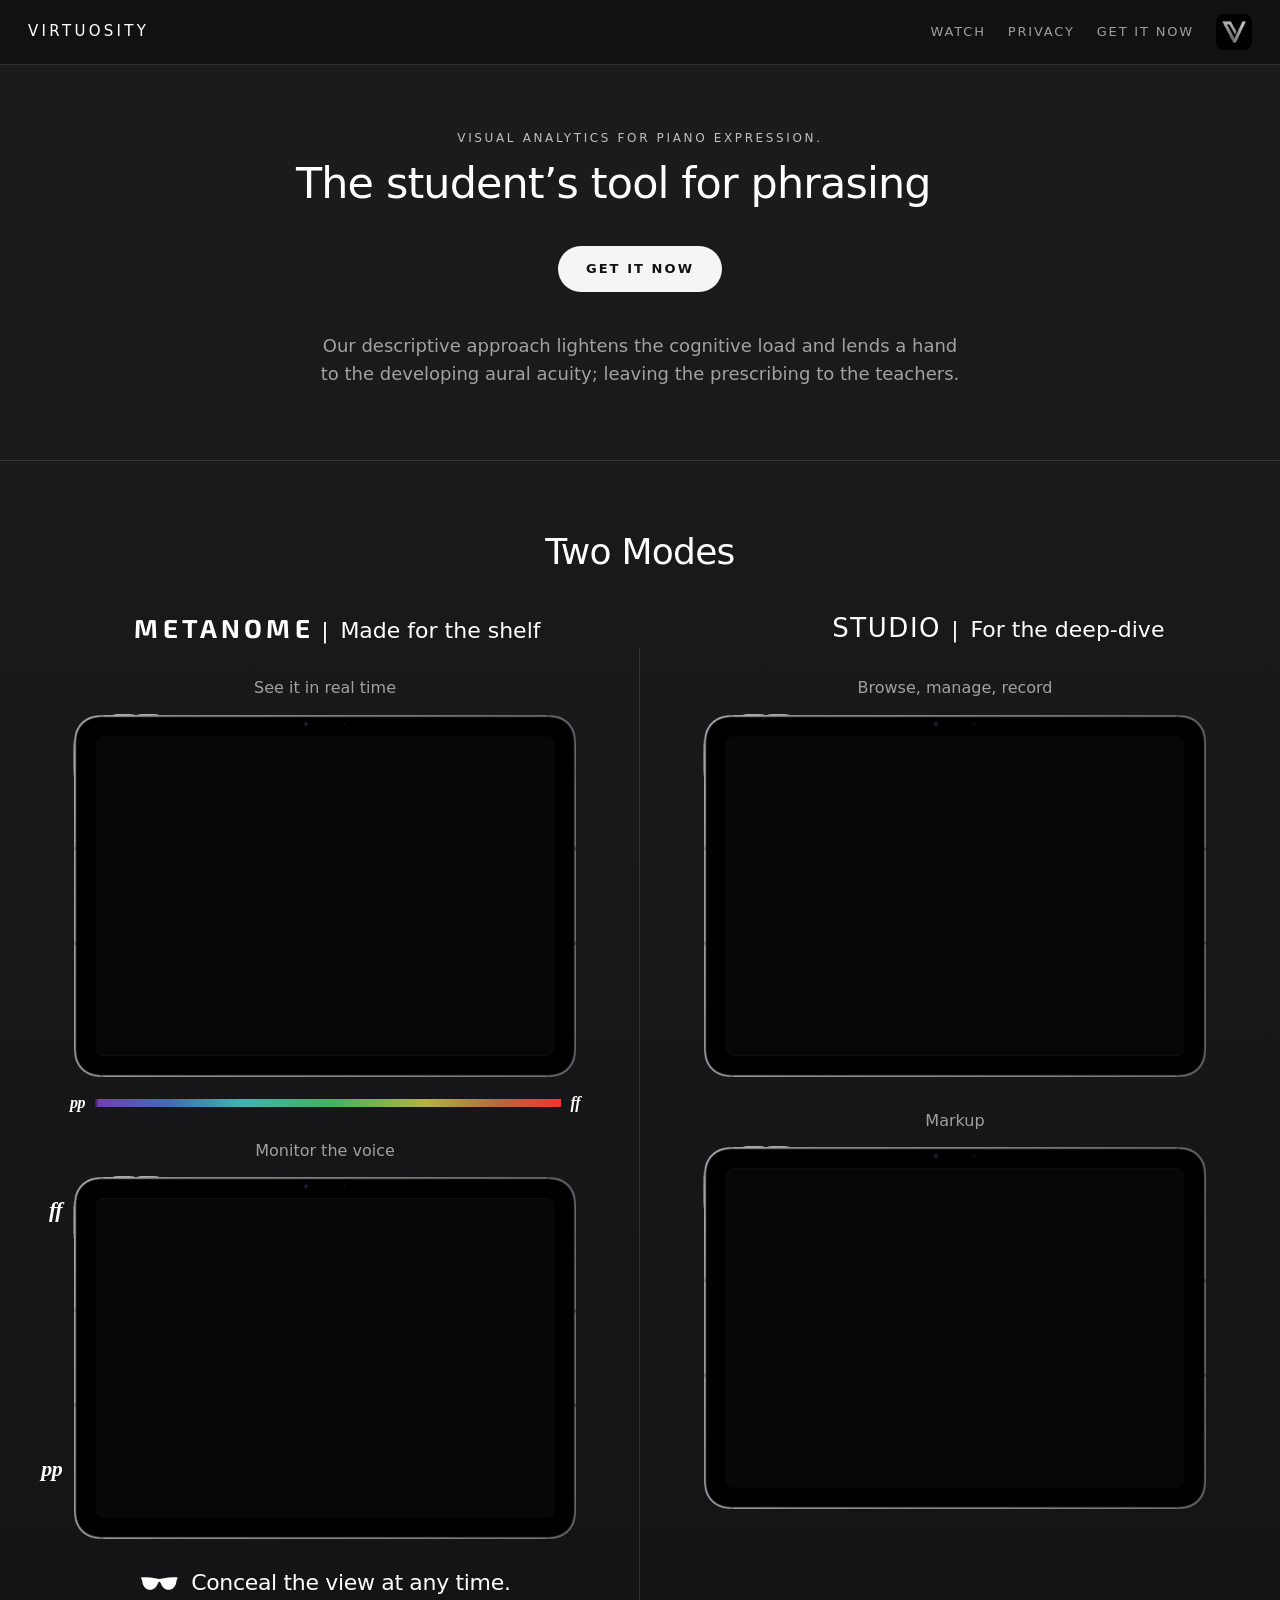
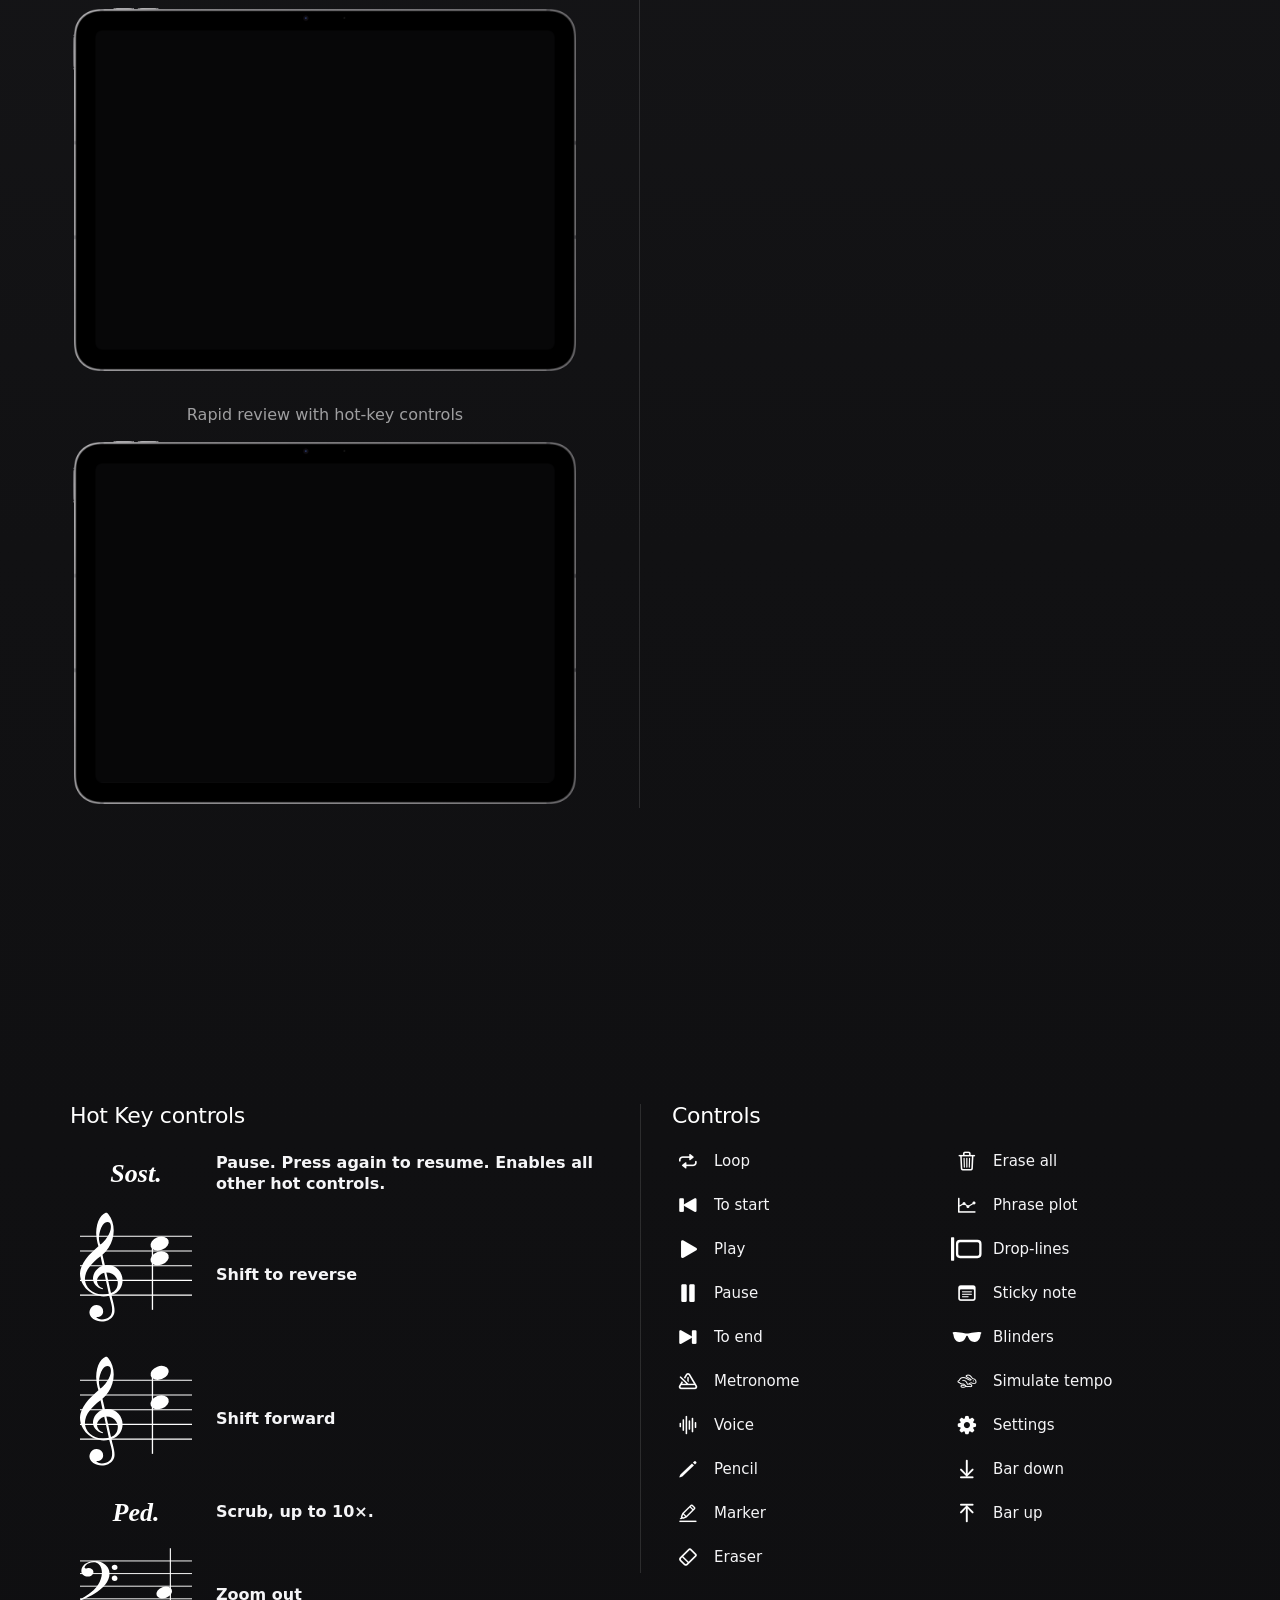
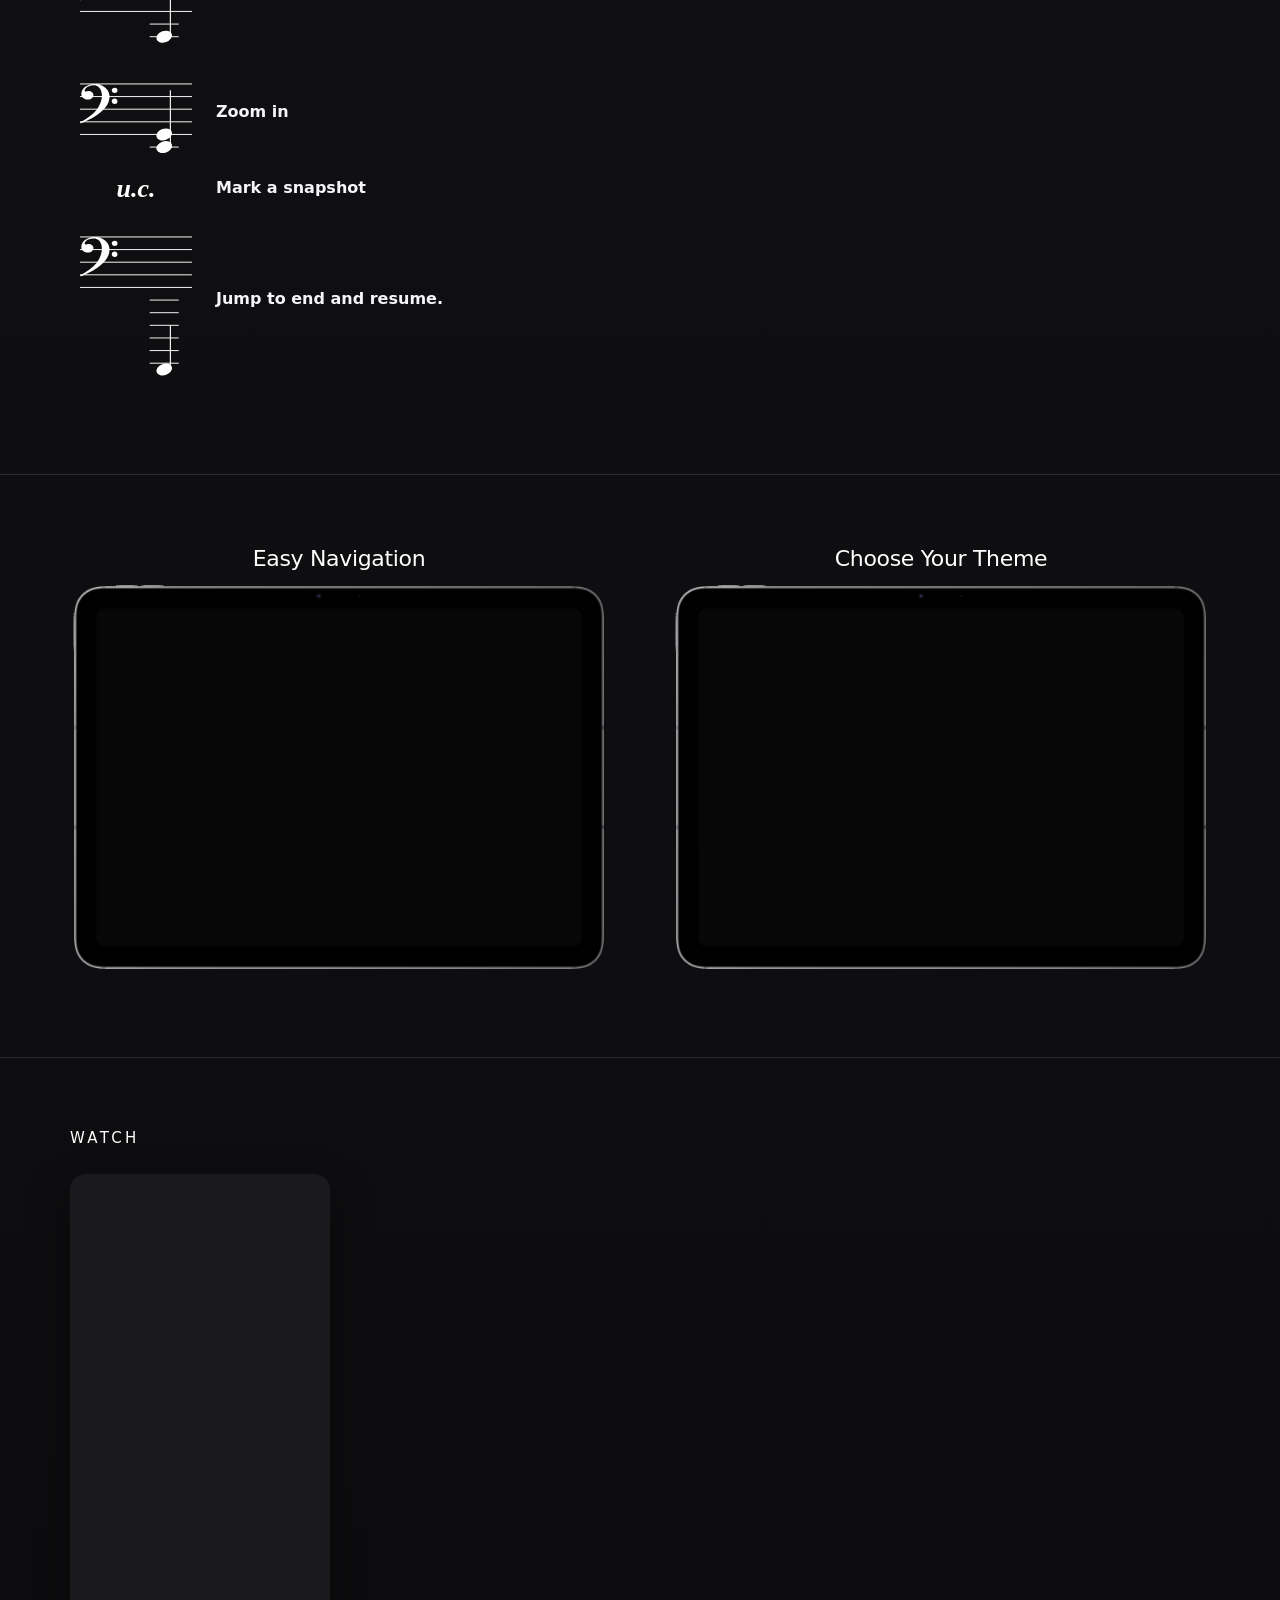
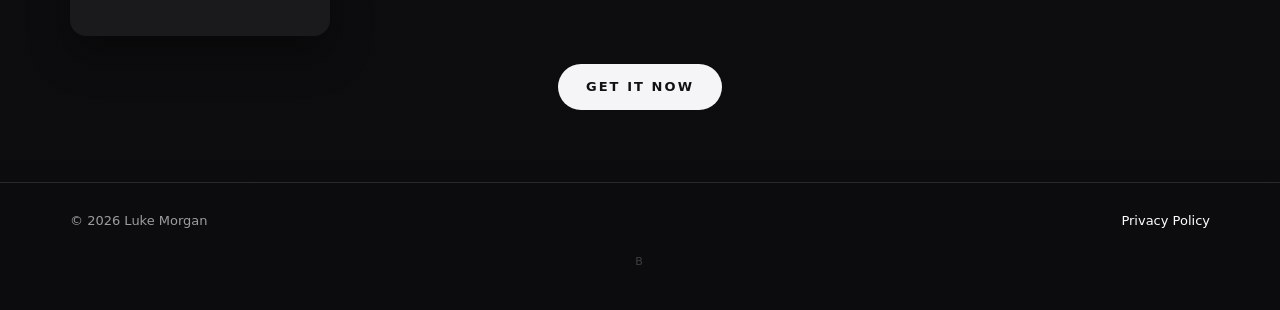
==== commit 142f480d: "Add Get it now to the header and the page bottom, and rename the phrase plot." ====
--- a/index.html
+++ b/index.html
@@ -14,7 +14,7 @@
   <meta name="twitter:title" content="The Tool for Piano Dynamics" />
   <meta name="twitter:description" content="The Tool for Piano Dynamics" />
   <link rel="icon" href="assets/icon-192.png?v=3" />
-  <link rel="stylesheet" href="styles.css?v=60" />
+  <link rel="stylesheet" href="styles.css?v=61" />
 </head>
 <body>
   <header class="nav">
@@ -22,6 +22,7 @@
     <nav>
       <a href="#videos">Watch</a>
       <a href="privacy.html">Privacy</a>
+      <a href="coming-soon.html">Get it now</a>
     </nav>
     <a class="brand-icon" href="#top" aria-label="Virtuosity">
       <img src="assets/icon-192.png?v=3" alt="" />
@@ -176,7 +177,7 @@
             <li><span class="dict-mark"><img src="assets/icons/highlighter.png" alt="" /></span><span>Marker</span></li>
             <li><span class="dict-mark"><img src="assets/icons/eraser.png" alt="" /></span><span>Eraser</span></li>
             <li><span class="dict-mark"><img src="assets/icons/trash.png" alt="" /></span><span>Erase all</span></li>
-            <li><span class="dict-mark"><img src="assets/icons/chart-xyaxis-line.png" alt="" /></span><span>Plot crescendo</span></li>
+            <li><span class="dict-mark"><img src="assets/icons/chart-xyaxis-line.png" alt="" /></span><span>Phrase plot</span></li>
             <li><span class="dict-mark"><svg class="dict-art" viewBox="0 0 22 18" aria-hidden="true"><rect x="4.2" y="3.5" width="16" height="11" rx="2" fill="none" stroke="currentColor" stroke-width="1.6"/><rect x="0" y="1" width="2.2" height="16" rx="0.4" fill="currentColor"/></svg></span><span>Drop-lines</span></li>
             <li><span class="dict-mark"><img src="assets/icons/note-text.png" alt="" /></span><span>Sticky note</span></li>
             <li><span class="dict-mark"><svg class="dict-art" viewBox="0 0 290 120" aria-hidden="true"><path fill="currentColor" d="M122.55,25.59 Q145.00,30.89 167.45,25.59 Q189.89,20.29 207.58,18.09 Q225.27,15.89 247.28,15.44 Q269.29,15.00 271.88,16.76 Q274.46,18.53 274.89,21.17 Q275.33,23.82 271.44,30.88 Q267.55,37.94 266.26,47.65 Q264.97,57.35 261.52,67.50 Q258.07,77.65 251.17,86.03 Q244.27,94.42 238.22,97.94 Q232.17,101.47 225.27,103.24 Q218.37,105.00 210.16,105.00 Q201.96,105.00 191.17,101.03 Q180.38,97.06 173.04,89.56 Q165.71,82.06 158.37,66.17 Q151.03,50.29 148.02,48.53 Q145.00,46.76 141.98,48.53 Q138.97,50.29 131.63,66.17 Q124.29,82.06 116.96,89.56 Q109.62,97.06 98.83,101.03 Q88.04,105.00 79.84,105.00 Q71.63,105.00 64.73,103.24 Q57.83,101.47 51.78,97.94 Q45.73,94.42 38.83,86.03 Q31.93,77.65 28.48,67.50 Q25.03,57.35 23.74,47.65 Q22.45,37.94 18.56,30.88 Q14.67,23.82 15.11,21.17 Q15.54,18.53 18.12,16.76 Q20.71,15.00 42.72,15.44 Q64.73,15.89 82.42,18.09 Q100.11,20.29 122.55,25.59 Z"/></svg></span><span>Blinders</span></li>
@@ -232,6 +233,10 @@
         </div>
       </div>
     </section>
+
+    <div class="closing-get">
+      <a class="hero-get" href="coming-soon.html">Get it now</a>
+    </div>
   </main>
 
   <footer class="foot">
--- a/styles.css
+++ b/styles.css
@@ -699,6 +699,14 @@
   border: 0;
 }
 
+#videos { padding-bottom: 28px; }
+.closing-get {
+  display: flex;
+  justify-content: center;
+  padding: 0 24px 72px;
+}
+.closing-get .hero-get { margin-top: 0; }
+
 .foot {
   border-top: 1px solid var(--line);
   padding: 28px 0 40px;
@@ -738,6 +746,8 @@
   }
   .other-videos { max-width: 220px; margin-inline: auto; }
   .band { padding: 48px 0 56px; }
+  #videos { padding-bottom: 20px; }
+  .closing-get { padding-bottom: 56px; }
   .modes {
     grid-template-columns: 1fr;
     row-gap: 40px;
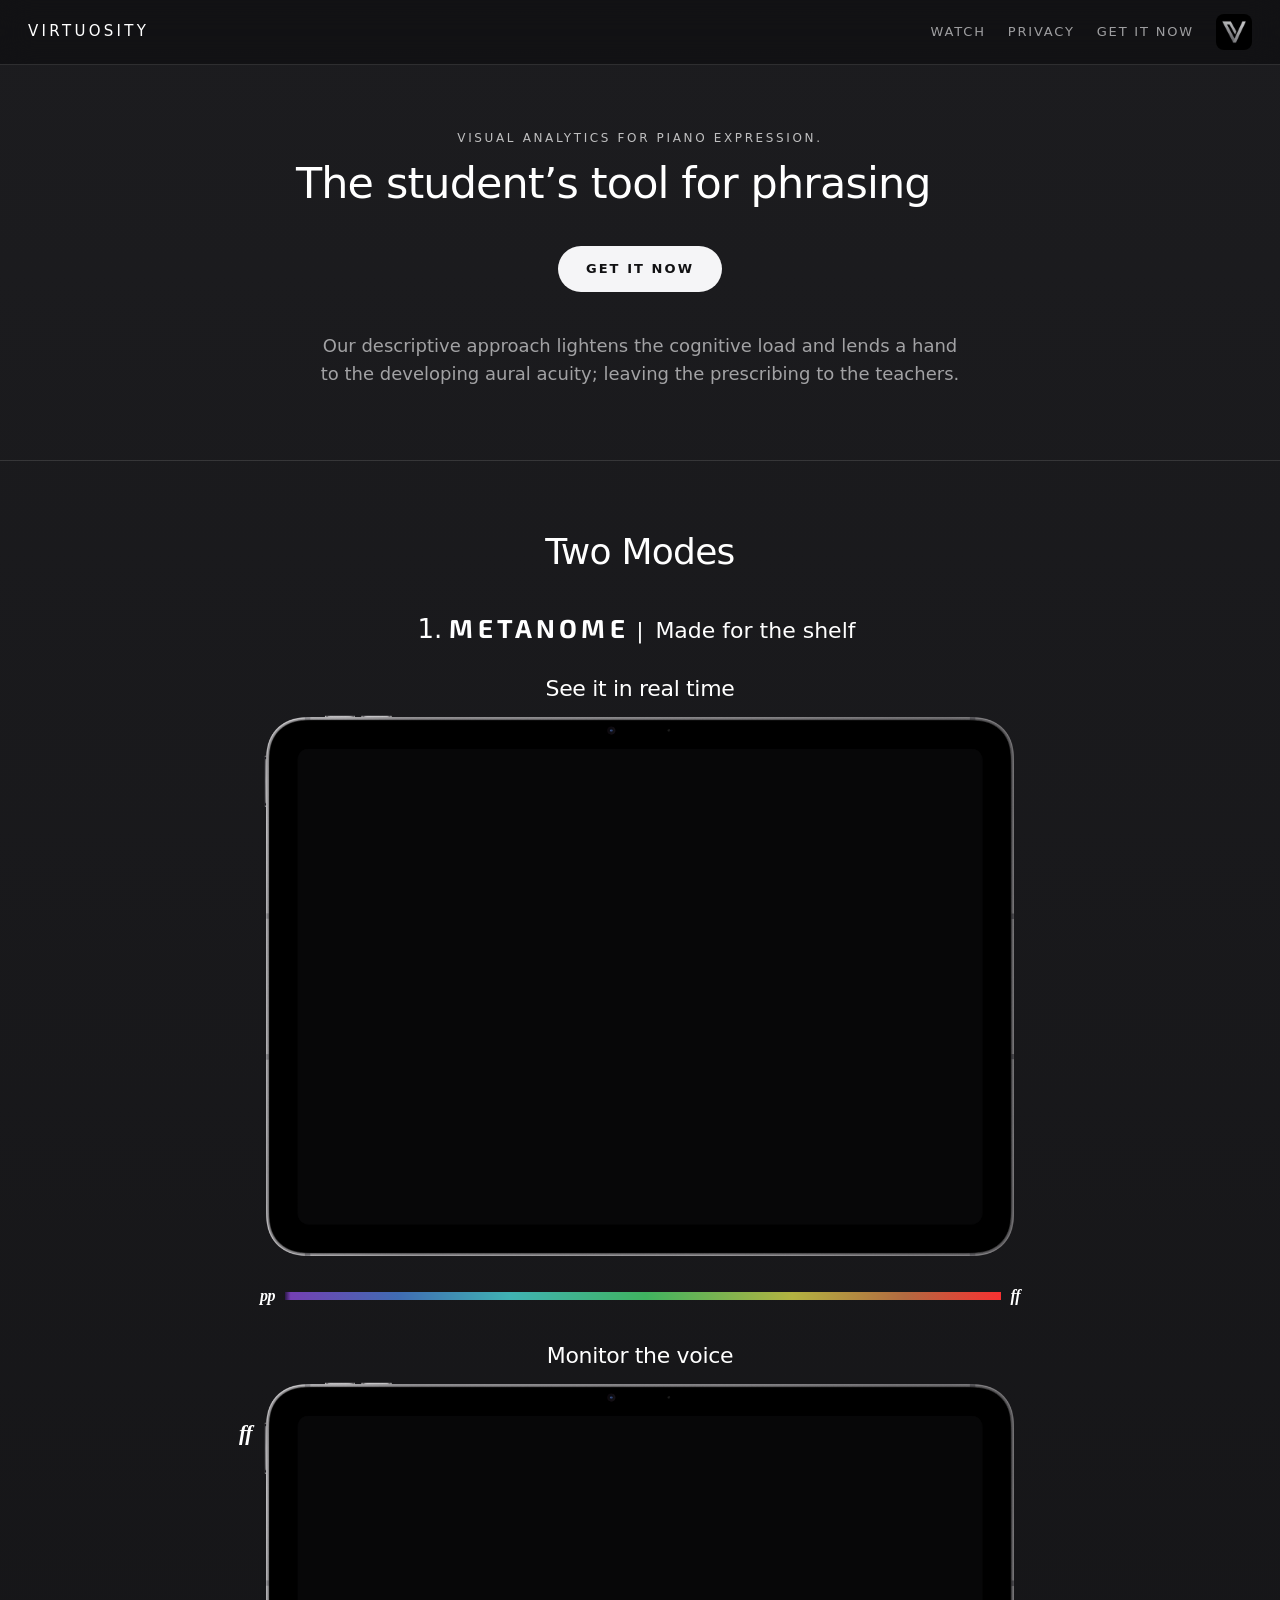
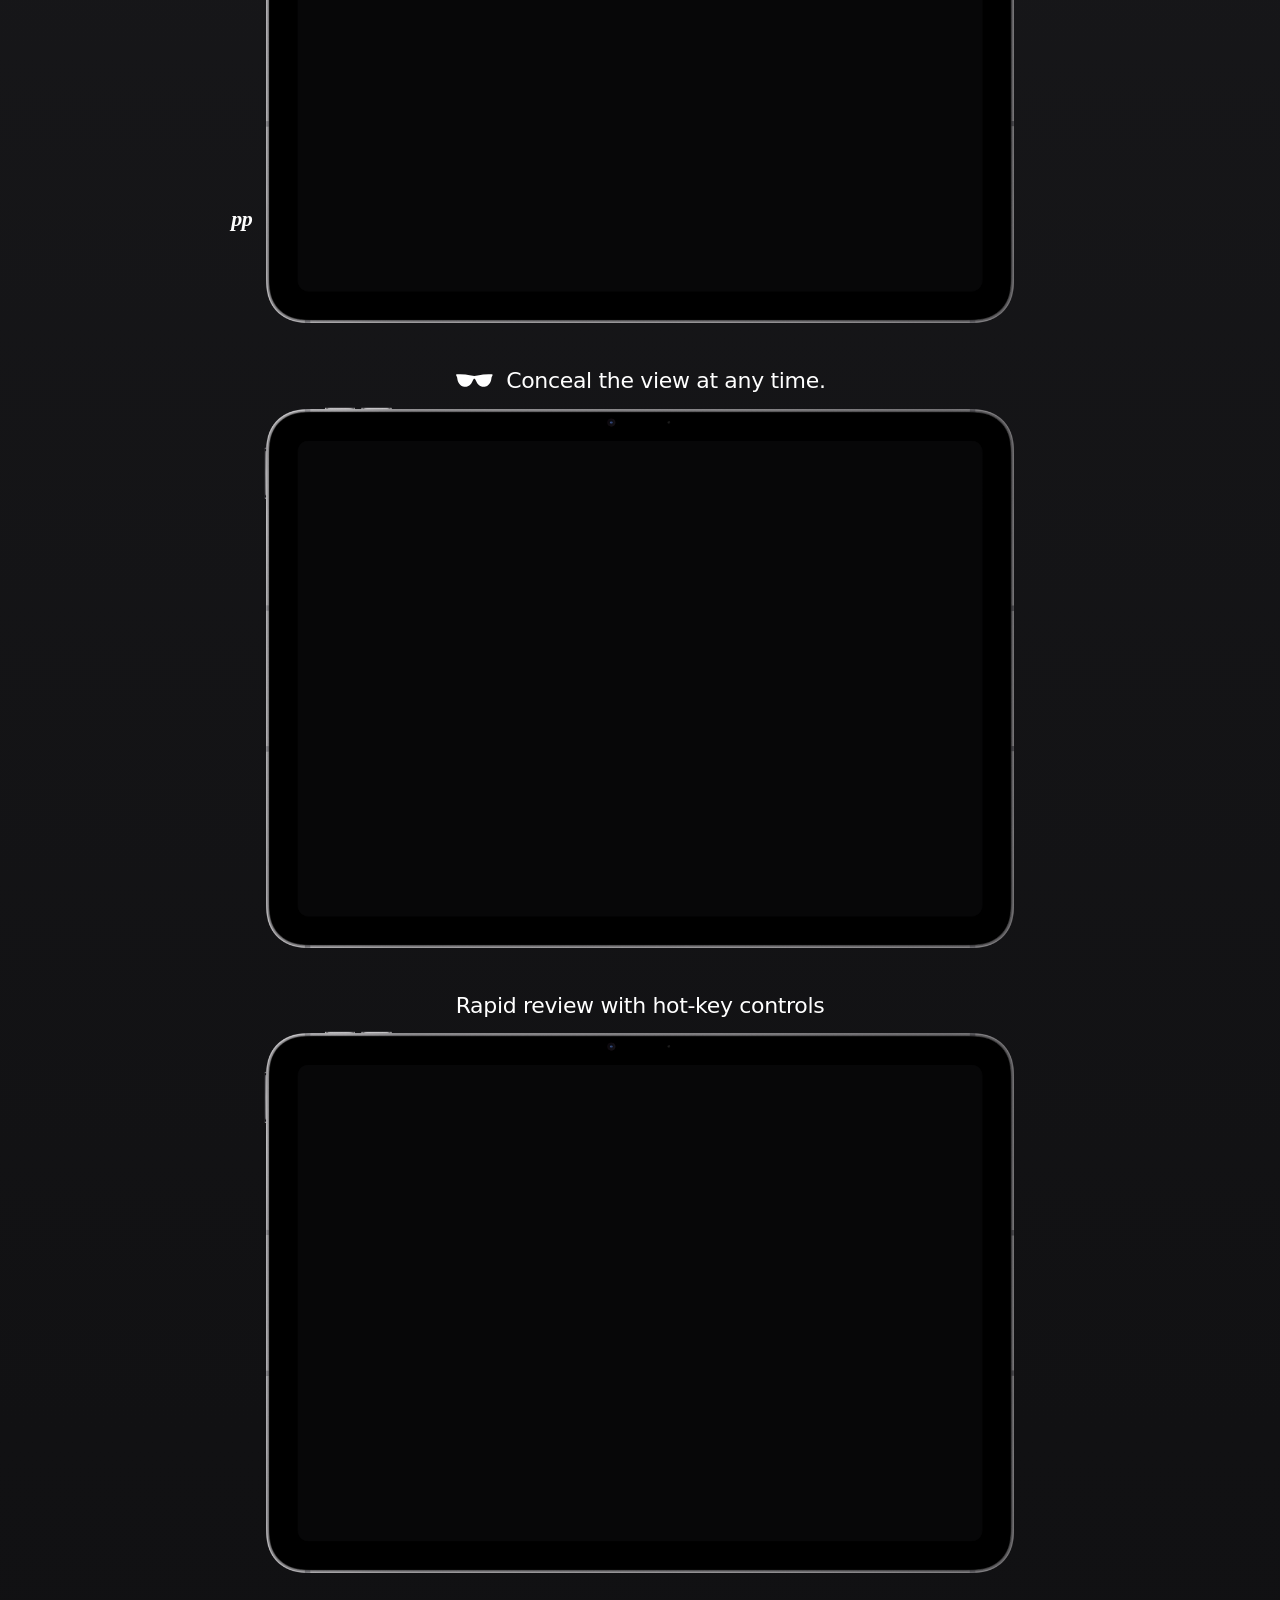
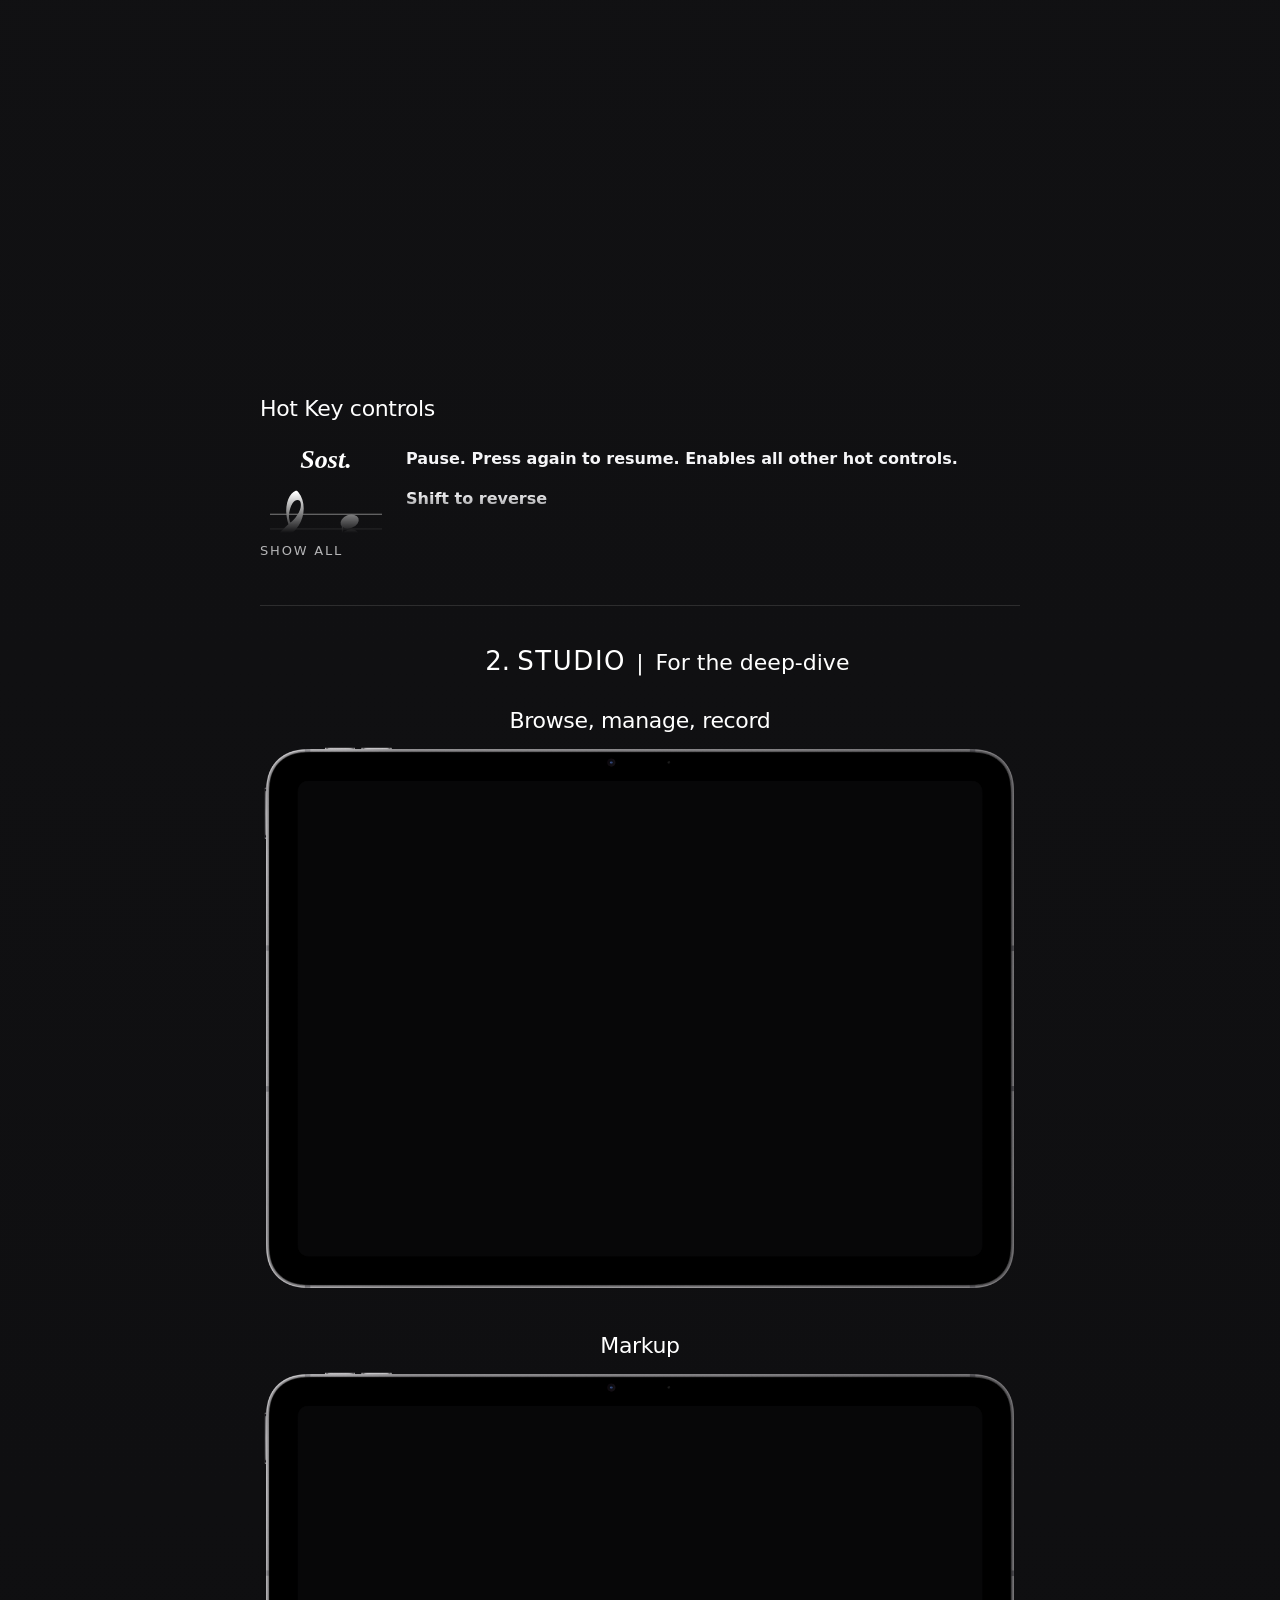
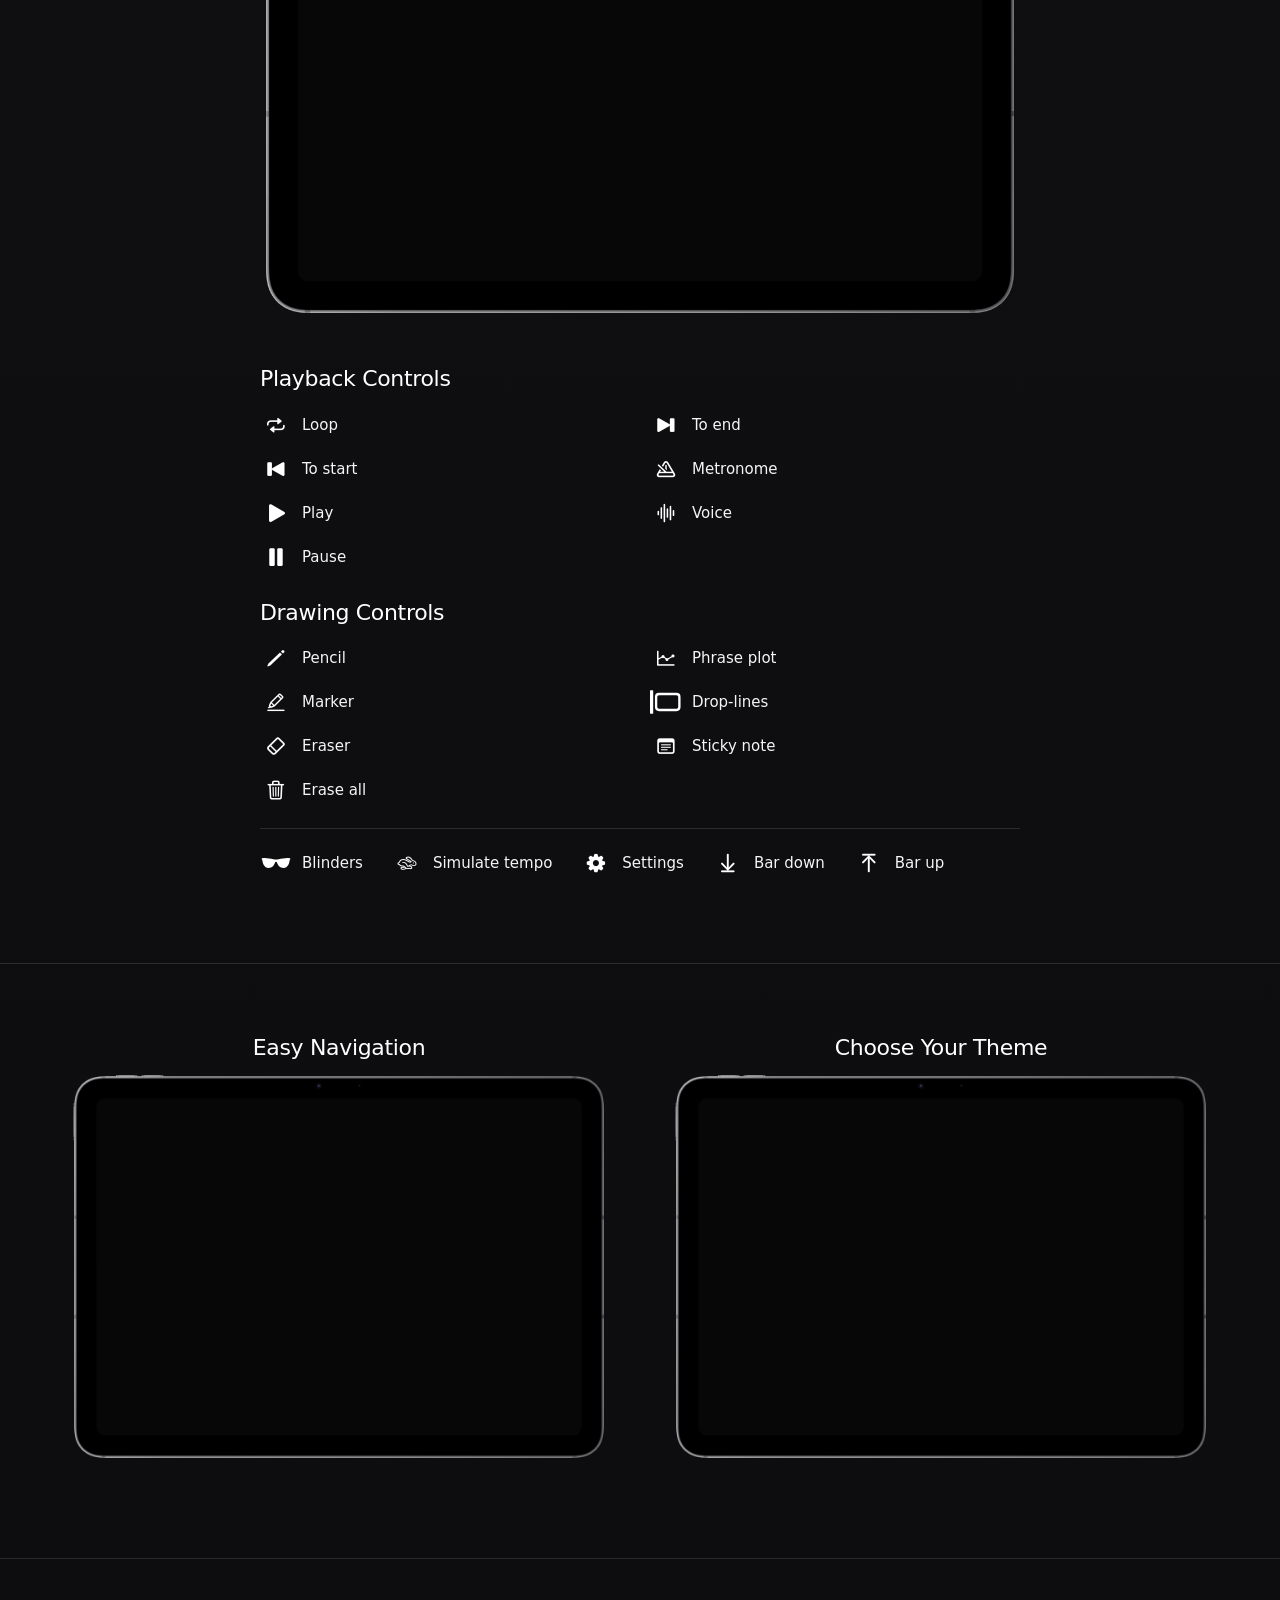
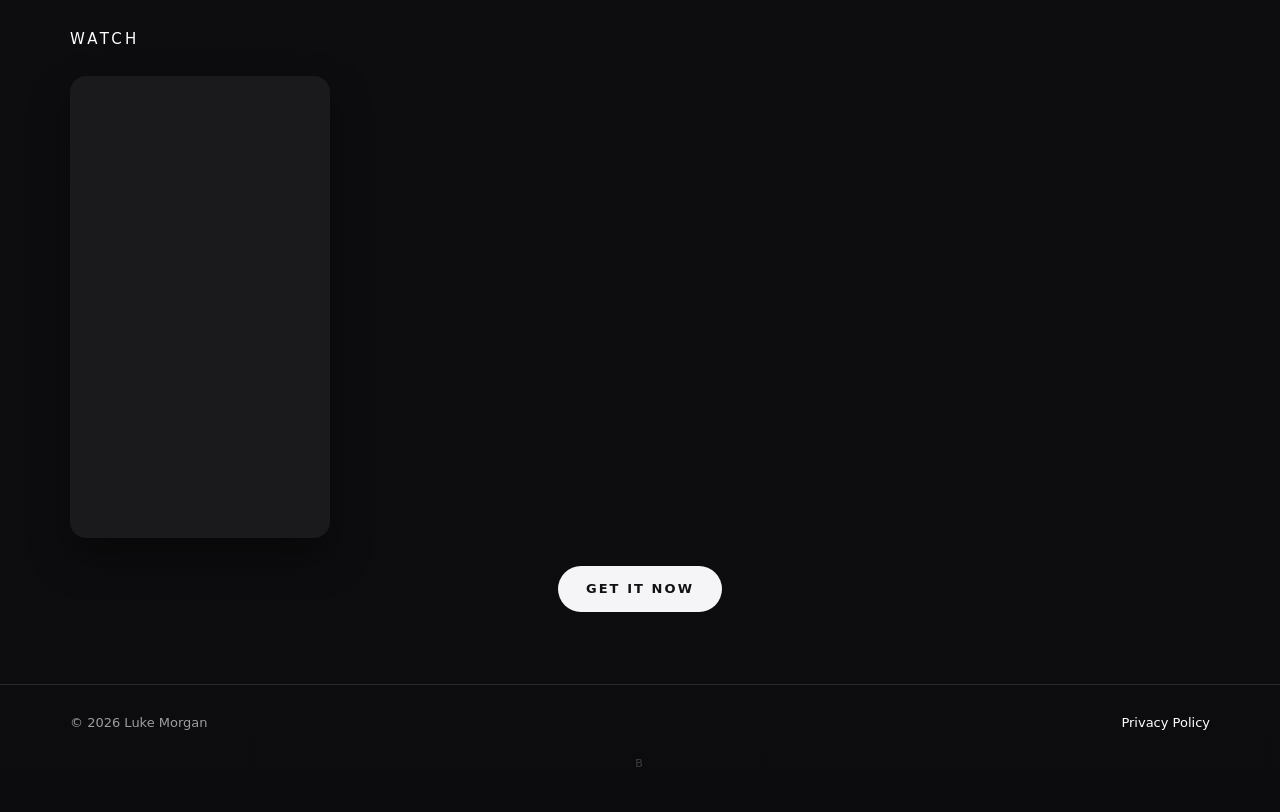
==== commit da2a4484: "Stack Metanome and Studio in one column and place each control list with its mode." ====
--- a/index.html
+++ b/index.html
@@ -14,7 +14,7 @@
   <meta name="twitter:title" content="The Tool for Piano Dynamics" />
   <meta name="twitter:description" content="The Tool for Piano Dynamics" />
   <link rel="icon" href="assets/icon-192.png?v=3" />
-  <link rel="stylesheet" href="styles.css?v=61" />
+  <link rel="stylesheet" href="styles.css?v=65" />
 </head>
 <body>
   <header class="nav">
@@ -52,7 +52,7 @@
         <div class="modes">
           <article class="mode">
             <h3 class="mode-metanome">
-              <span class="mode-name">Metanome</span>
+              <span class="mode-name"><span class="mode-index">1.</span><span class="mode-word">Metanome</span></span>
               <span class="mode-follow">
                 <span class="mode-pipe" aria-hidden="true">|</span>
                 <span class="mode-aside">Made for the shelf</span>
@@ -113,46 +113,9 @@
                 <img class="ipad-frame" src="assets/ipad-bezel.png" alt="iPad Air, Metanome review" />
               </figure>
             </div>
-            </div>
-          </article>
-          <article class="mode">
-            <h3 class="mode-studio">
-              <span class="mode-name">Studio</span>
-              <span class="mode-follow">
-                <span class="mode-pipe" aria-hidden="true">|</span>
-                <span class="mode-aside">For the deep-dive</span>
-              </span>
-            </h3>
-            <div class="mode-body">
-            <p class="view-caption">Browse, manage, record</p>
-            <figure class="ipad">
-              <div class="ipad-screen" aria-hidden="true">
-                <video autoplay muted loop playsinline preload="auto" disablepictureinpicture disableremoteplayback tabindex="-1">
-                  <source src="assets/demo-studio.mp4?v=2" type="video/mp4" />
-                </video>
-              </div>
-              <img class="ipad-frame" src="assets/ipad-bezel.png" alt="iPad Air, Studio" />
-            </figure>
-            <p class="view-caption">Markup</p>
-            <figure class="ipad">
-              <div class="ipad-screen" aria-hidden="true">
-                <video autoplay muted loop playsinline preload="auto" disablepictureinpicture disableremoteplayback tabindex="-1">
-                  <source src="assets/demo-studio-markup.mp4?v=1" type="video/mp4" />
-                </video>
-              </div>
-              <img class="ipad-frame" src="assets/ipad-bezel.png" alt="iPad Air, Studio markup" />
-            </figure>
-            </div>
-          </article>
-        </div>
-      </div>
-    </section>
-
-    <section class="band" id="keys">
-      <div class="wrap keys">
-        <div class="keys-hot">
-          <h2 class="keys-title">Hot Key controls</h2>
-          <ul class="hotkeys">
+<div class="keys-hot" id="keys">
+              <h2 class="keys-title">Hot Key controls</h2>
+              <ul class="hotkeys" id="hotkey-list">
             <li><span class="hotkey-mark"><span class="hotkey-word">Sost.</span></span><span class="hotkey-fn">Pause. Press again to resume. Enables all other hot controls.</span></li>
             <li><span class="hotkey-mark"><span class="hotkey-score"><svg class="hotkey-staff" viewBox="0 -3 106.51 122.00" aria-hidden="true"><path d="M0.00,77.00 H106.51 M0.00,63.00 H106.51 M0.00,49.00 H106.51 M0.00,35.00 H106.51 M0.00,21.00 H106.51" fill="none" stroke="currentColor" stroke-width="1.05"/><defs><mask id="treble-thin-1" maskUnits="userSpaceOnUse"><rect x="-20" y="-20" width="160" height="180" fill="white"/><path transform="translate(0,-1.45) scale(40.50,103.60)" d="M0.56864,0.55165 C0.52613,0.55583 0.48780,0.56517 0.45226,0.57944 C0.41672,0.59395 0.39930,0.60994 0.39930,0.62715 C0.39930,0.63797 0.40976,0.65027 0.42997,0.66331 C0.45017,0.67659 0.48084,0.68618 0.52056,0.69233 C0.53380,0.69331 0.54007,0.69577 0.54007,0.69921 C0.54007,0.70044 0.53519,0.70167 0.52334,0.70266 C0.45993,0.69700 0.40767,0.68495 0.36725,0.66699 C0.32683,0.64879 0.30592,0.62814 0.30453,0.60453 C0.30662,0.57919 0.32822,0.55558 0.36934,0.53394 C0.41115,0.51205 0.46481,0.49656 0.53031,0.48746 L0.48223,0.40015 C0.37491,0.43163 0.28780,0.46434 0.22021,0.49877 C0.15261,0.53296 0.11777,0.57009 0.11498,0.61018 C0.11638,0.62814 0.12683,0.64560 0.14634,0.66232 C0.16585,0.67929 0.19512,0.69454 0.23415,0.70856 C0.31289,0.73635 0.41533,0.75086 0.54007,0.75234 C0.58258,0.75135 0.62787,0.74865 0.67666,0.74422 L0.56864,0.55165 Z M0.61882,0.54919 L0.72753,0.73832 C0.83484,0.72307 0.88850,0.68987 0.88850,0.63920 C0.88223,0.62223 0.86829,0.60698 0.84460,0.59346 C0.82160,0.57969 0.79094,0.56886 0.75192,0.56099 C0.71289,0.55312 0.66899,0.54919 0.61882,0.54919 Z M0.47596,0.29341 C0.49895,0.28849 0.52544,0.27988 0.55401,0.26783 C0.58258,0.25603 0.61045,0.24201 0.63693,0.22627 C0.66411,0.21028 0.68571,0.19405 0.70174,0.17757 C0.71777,0.16134 0.72544,0.14584 0.72544,0.13158 C0.72544,0.12543 0.72404,0.11928 0.72056,0.11387 C0.71777,0.10502 0.71010,0.09813 0.69686,0.09346 C0.68362,0.08903 0.66690,0.08657 0.64599,0.08657 C0.60418,0.08657 0.56655,0.09567 0.53310,0.11387 C0.50732,0.12961 0.48571,0.14830 0.47038,0.16945 C0.45436,0.19085 0.44530,0.21200 0.44390,0.23340 C0.44739,0.25775 0.45854,0.27767 0.47596,0.29341 Z M0.43206,0.30767 C0.40070,0.26783 0.38328,0.22725 0.37979,0.18593 C0.38049,0.15937 0.38815,0.13453 0.40279,0.11141 C0.41672,0.08829 0.43693,0.06837 0.46341,0.05116 C0.48920,0.03394 0.51916,0.02091 0.55261,0.01205 C0.58258,0.00418 0.60418,0.00000 0.61603,0.00000 C0.62509,0.00000 0.63275,0.00123 0.63972,0.00344 C0.64669,0.00566 0.65575,0.00935 0.66690,0.01426 C0.74983,0.05583 0.79164,0.10600 0.79164,0.16454 C0.79164,0.19233 0.78118,0.21938 0.76028,0.24643 C0.74007,0.27324 0.71010,0.29882 0.67038,0.32268 C0.62997,0.34678 0.58258,0.36768 0.52753,0.38564 L0.58397,0.48254 C0.61463,0.48131 0.63554,0.48032 0.64739,0.48032 C0.70035,0.48032 0.74774,0.48426 0.79164,0.49213 C0.83554,0.50000 0.87317,0.51058 0.90383,0.52410 C0.93449,0.53738 0.95819,0.55263 0.97491,0.56985 C0.99094,0.58706 1.00000,0.60502 1.00000,0.62371 C1.00000,0.65273 0.97840,0.67929 0.93519,0.70315 C0.89199,0.72700 0.82718,0.74447 0.74007,0.75578 C0.74564,0.76783 0.75540,0.78529 0.77003,0.80767 C0.78397,0.83030 0.79443,0.84825 0.80139,0.86153 C0.80836,0.87482 0.81115,0.88760 0.81115,0.90015 C0.81115,0.91958 0.79791,0.93679 0.77143,0.95204 C0.74425,0.96729 0.70801,0.97909 0.66202,0.98746 C0.61672,0.99582 0.56655,1.00000 0.51220,1.00000 C0.43554,1.00000 0.36864,0.99238 0.31150,0.97737 C0.25436,0.96212 0.22369,0.94171 0.22091,0.91564 C0.22300,0.90408 0.23066,0.89326 0.24460,0.88293 C0.25854,0.87260 0.27735,0.86424 0.30174,0.85785 C0.32544,0.85121 0.35401,0.84776 0.38676,0.84702 C0.41394,0.84702 0.43972,0.84973 0.46411,0.85489 C0.48780,0.86030 0.50732,0.86744 0.52195,0.87654 C0.53589,0.88564 0.54355,0.89572 0.54355,0.90654 C0.54355,0.92105 0.52962,0.93335 0.50174,0.94343 C0.47387,0.95352 0.43833,0.95868 0.39582,0.95868 L0.37979,0.95868 C0.40697,0.97344 0.45157,0.98106 0.51359,0.98106 C0.54495,0.98106 0.57700,0.97860 0.60906,0.97418 C0.64181,0.96950 0.66899,0.96335 0.69199,0.95548 C0.71498,0.94761 0.73031,0.93925 0.73659,0.93040 C0.74843,0.92031 0.75401,0.90630 0.75401,0.88883 C0.75401,0.87703 0.75052,0.86522 0.74425,0.85342 C0.73798,0.84186 0.72822,0.82636 0.71498,0.80718 C0.70174,0.78824 0.69199,0.77349 0.68641,0.76340 C0.64460,0.76709 0.60139,0.76906 0.55610,0.76906 C0.48014,0.76906 0.40836,0.76365 0.34077,0.75258 C0.27317,0.74152 0.21394,0.72627 0.16237,0.70659 C0.11150,0.68692 0.07178,0.66478 0.04321,0.63970 C0.01533,0.61485 0.00070,0.58879 0.00000,0.56173 C0.00279,0.53665 0.01603,0.51254 0.04111,0.48992 C0.06620,0.46704 0.09826,0.44540 0.13798,0.42523 C0.17770,0.40507 0.21882,0.38662 0.26132,0.37014 C0.30453,0.35391 0.36098,0.33301 0.43206,0.30767 Z" fill="none" stroke="black" stroke-width="1.30" vector-effect="non-scaling-stroke"/></mask></defs><path transform="translate(0,-1.45) scale(40.50,103.60)" d="M0.56864,0.55165 C0.52613,0.55583 0.48780,0.56517 0.45226,0.57944 C0.41672,0.59395 0.39930,0.60994 0.39930,0.62715 C0.39930,0.63797 0.40976,0.65027 0.42997,0.66331 C0.45017,0.67659 0.48084,0.68618 0.52056,0.69233 C0.53380,0.69331 0.54007,0.69577 0.54007,0.69921 C0.54007,0.70044 0.53519,0.70167 0.52334,0.70266 C0.45993,0.69700 0.40767,0.68495 0.36725,0.66699 C0.32683,0.64879 0.30592,0.62814 0.30453,0.60453 C0.30662,0.57919 0.32822,0.55558 0.36934,0.53394 C0.41115,0.51205 0.46481,0.49656 0.53031,0.48746 L0.48223,0.40015 C0.37491,0.43163 0.28780,0.46434 0.22021,0.49877 C0.15261,0.53296 0.11777,0.57009 0.11498,0.61018 C0.11638,0.62814 0.12683,0.64560 0.14634,0.66232 C0.16585,0.67929 0.19512,0.69454 0.23415,0.70856 C0.31289,0.73635 0.41533,0.75086 0.54007,0.75234 C0.58258,0.75135 0.62787,0.74865 0.67666,0.74422 L0.56864,0.55165 Z M0.61882,0.54919 L0.72753,0.73832 C0.83484,0.72307 0.88850,0.68987 0.88850,0.63920 C0.88223,0.62223 0.86829,0.60698 0.84460,0.59346 C0.82160,0.57969 0.79094,0.56886 0.75192,0.56099 C0.71289,0.55312 0.66899,0.54919 0.61882,0.54919 Z M0.47596,0.29341 C0.49895,0.28849 0.52544,0.27988 0.55401,0.26783 C0.58258,0.25603 0.61045,0.24201 0.63693,0.22627 C0.66411,0.21028 0.68571,0.19405 0.70174,0.17757 C0.71777,0.16134 0.72544,0.14584 0.72544,0.13158 C0.72544,0.12543 0.72404,0.11928 0.72056,0.11387 C0.71777,0.10502 0.71010,0.09813 0.69686,0.09346 C0.68362,0.08903 0.66690,0.08657 0.64599,0.08657 C0.60418,0.08657 0.56655,0.09567 0.53310,0.11387 C0.50732,0.12961 0.48571,0.14830 0.47038,0.16945 C0.45436,0.19085 0.44530,0.21200 0.44390,0.23340 C0.44739,0.25775 0.45854,0.27767 0.47596,0.29341 Z M0.43206,0.30767 C0.40070,0.26783 0.38328,0.22725 0.37979,0.18593 C0.38049,0.15937 0.38815,0.13453 0.40279,0.11141 C0.41672,0.08829 0.43693,0.06837 0.46341,0.05116 C0.48920,0.03394 0.51916,0.02091 0.55261,0.01205 C0.58258,0.00418 0.60418,0.00000 0.61603,0.00000 C0.62509,0.00000 0.63275,0.00123 0.63972,0.00344 C0.64669,0.00566 0.65575,0.00935 0.66690,0.01426 C0.74983,0.05583 0.79164,0.10600 0.79164,0.16454 C0.79164,0.19233 0.78118,0.21938 0.76028,0.24643 C0.74007,0.27324 0.71010,0.29882 0.67038,0.32268 C0.62997,0.34678 0.58258,0.36768 0.52753,0.38564 L0.58397,0.48254 C0.61463,0.48131 0.63554,0.48032 0.64739,0.48032 C0.70035,0.48032 0.74774,0.48426 0.79164,0.49213 C0.83554,0.50000 0.87317,0.51058 0.90383,0.52410 C0.93449,0.53738 0.95819,0.55263 0.97491,0.56985 C0.99094,0.58706 1.00000,0.60502 1.00000,0.62371 C1.00000,0.65273 0.97840,0.67929 0.93519,0.70315 C0.89199,0.72700 0.82718,0.74447 0.74007,0.75578 C0.74564,0.76783 0.75540,0.78529 0.77003,0.80767 C0.78397,0.83030 0.79443,0.84825 0.80139,0.86153 C0.80836,0.87482 0.81115,0.88760 0.81115,0.90015 C0.81115,0.91958 0.79791,0.93679 0.77143,0.95204 C0.74425,0.96729 0.70801,0.97909 0.66202,0.98746 C0.61672,0.99582 0.56655,1.00000 0.51220,1.00000 C0.43554,1.00000 0.36864,0.99238 0.31150,0.97737 C0.25436,0.96212 0.22369,0.94171 0.22091,0.91564 C0.22300,0.90408 0.23066,0.89326 0.24460,0.88293 C0.25854,0.87260 0.27735,0.86424 0.30174,0.85785 C0.32544,0.85121 0.35401,0.84776 0.38676,0.84702 C0.41394,0.84702 0.43972,0.84973 0.46411,0.85489 C0.48780,0.86030 0.50732,0.86744 0.52195,0.87654 C0.53589,0.88564 0.54355,0.89572 0.54355,0.90654 C0.54355,0.92105 0.52962,0.93335 0.50174,0.94343 C0.47387,0.95352 0.43833,0.95868 0.39582,0.95868 L0.37979,0.95868 C0.40697,0.97344 0.45157,0.98106 0.51359,0.98106 C0.54495,0.98106 0.57700,0.97860 0.60906,0.97418 C0.64181,0.96950 0.66899,0.96335 0.69199,0.95548 C0.71498,0.94761 0.73031,0.93925 0.73659,0.93040 C0.74843,0.92031 0.75401,0.90630 0.75401,0.88883 C0.75401,0.87703 0.75052,0.86522 0.74425,0.85342 C0.73798,0.84186 0.72822,0.82636 0.71498,0.80718 C0.70174,0.78824 0.69199,0.77349 0.68641,0.76340 C0.64460,0.76709 0.60139,0.76906 0.55610,0.76906 C0.48014,0.76906 0.40836,0.76365 0.34077,0.75258 C0.27317,0.74152 0.21394,0.72627 0.16237,0.70659 C0.11150,0.68692 0.07178,0.66478 0.04321,0.63970 C0.01533,0.61485 0.00070,0.58879 0.00000,0.56173 C0.00279,0.53665 0.01603,0.51254 0.04111,0.48992 C0.06620,0.46704 0.09826,0.44540 0.13798,0.42523 C0.17770,0.40507 0.21882,0.38662 0.26132,0.37014 C0.30453,0.35391 0.36098,0.33301 0.43206,0.30767 Z" fill="currentColor" mask="url(#treble-thin-1)"/><ellipse cx="75.71" cy="42.00" rx="8.96" ry="6.30" fill="currentColor" transform="rotate(-20 75.71 42.00)"/><ellipse cx="75.71" cy="28.00" rx="8.96" ry="6.30" fill="currentColor" transform="rotate(-20 75.71 28.00)"/><path d="M68.90,28.00 L68.90,91.00" fill="none" stroke="currentColor" stroke-width="1.25" stroke-linecap="butt"/></svg><span class="sr-only">C4 and E4.</span></span></span><span class="hotkey-fn">Shift to reverse</span></li>
             <li><span class="hotkey-mark"><span class="hotkey-score"><svg class="hotkey-staff" viewBox="0 -3 106.51 122.00" aria-hidden="true"><path d="M0.00,77.00 H106.51 M0.00,63.00 H106.51 M0.00,49.00 H106.51 M0.00,35.00 H106.51 M0.00,21.00 H106.51" fill="none" stroke="currentColor" stroke-width="1.05"/><defs><mask id="treble-thin-2" maskUnits="userSpaceOnUse"><rect x="-20" y="-20" width="160" height="180" fill="white"/><path transform="translate(0,-1.45) scale(40.50,103.60)" d="M0.56864,0.55165 C0.52613,0.55583 0.48780,0.56517 0.45226,0.57944 C0.41672,0.59395 0.39930,0.60994 0.39930,0.62715 C0.39930,0.63797 0.40976,0.65027 0.42997,0.66331 C0.45017,0.67659 0.48084,0.68618 0.52056,0.69233 C0.53380,0.69331 0.54007,0.69577 0.54007,0.69921 C0.54007,0.70044 0.53519,0.70167 0.52334,0.70266 C0.45993,0.69700 0.40767,0.68495 0.36725,0.66699 C0.32683,0.64879 0.30592,0.62814 0.30453,0.60453 C0.30662,0.57919 0.32822,0.55558 0.36934,0.53394 C0.41115,0.51205 0.46481,0.49656 0.53031,0.48746 L0.48223,0.40015 C0.37491,0.43163 0.28780,0.46434 0.22021,0.49877 C0.15261,0.53296 0.11777,0.57009 0.11498,0.61018 C0.11638,0.62814 0.12683,0.64560 0.14634,0.66232 C0.16585,0.67929 0.19512,0.69454 0.23415,0.70856 C0.31289,0.73635 0.41533,0.75086 0.54007,0.75234 C0.58258,0.75135 0.62787,0.74865 0.67666,0.74422 L0.56864,0.55165 Z M0.61882,0.54919 L0.72753,0.73832 C0.83484,0.72307 0.88850,0.68987 0.88850,0.63920 C0.88223,0.62223 0.86829,0.60698 0.84460,0.59346 C0.82160,0.57969 0.79094,0.56886 0.75192,0.56099 C0.71289,0.55312 0.66899,0.54919 0.61882,0.54919 Z M0.47596,0.29341 C0.49895,0.28849 0.52544,0.27988 0.55401,0.26783 C0.58258,0.25603 0.61045,0.24201 0.63693,0.22627 C0.66411,0.21028 0.68571,0.19405 0.70174,0.17757 C0.71777,0.16134 0.72544,0.14584 0.72544,0.13158 C0.72544,0.12543 0.72404,0.11928 0.72056,0.11387 C0.71777,0.10502 0.71010,0.09813 0.69686,0.09346 C0.68362,0.08903 0.66690,0.08657 0.64599,0.08657 C0.60418,0.08657 0.56655,0.09567 0.53310,0.11387 C0.50732,0.12961 0.48571,0.14830 0.47038,0.16945 C0.45436,0.19085 0.44530,0.21200 0.44390,0.23340 C0.44739,0.25775 0.45854,0.27767 0.47596,0.29341 Z M0.43206,0.30767 C0.40070,0.26783 0.38328,0.22725 0.37979,0.18593 C0.38049,0.15937 0.38815,0.13453 0.40279,0.11141 C0.41672,0.08829 0.43693,0.06837 0.46341,0.05116 C0.48920,0.03394 0.51916,0.02091 0.55261,0.01205 C0.58258,0.00418 0.60418,0.00000 0.61603,0.00000 C0.62509,0.00000 0.63275,0.00123 0.63972,0.00344 C0.64669,0.00566 0.65575,0.00935 0.66690,0.01426 C0.74983,0.05583 0.79164,0.10600 0.79164,0.16454 C0.79164,0.19233 0.78118,0.21938 0.76028,0.24643 C0.74007,0.27324 0.71010,0.29882 0.67038,0.32268 C0.62997,0.34678 0.58258,0.36768 0.52753,0.38564 L0.58397,0.48254 C0.61463,0.48131 0.63554,0.48032 0.64739,0.48032 C0.70035,0.48032 0.74774,0.48426 0.79164,0.49213 C0.83554,0.50000 0.87317,0.51058 0.90383,0.52410 C0.93449,0.53738 0.95819,0.55263 0.97491,0.56985 C0.99094,0.58706 1.00000,0.60502 1.00000,0.62371 C1.00000,0.65273 0.97840,0.67929 0.93519,0.70315 C0.89199,0.72700 0.82718,0.74447 0.74007,0.75578 C0.74564,0.76783 0.75540,0.78529 0.77003,0.80767 C0.78397,0.83030 0.79443,0.84825 0.80139,0.86153 C0.80836,0.87482 0.81115,0.88760 0.81115,0.90015 C0.81115,0.91958 0.79791,0.93679 0.77143,0.95204 C0.74425,0.96729 0.70801,0.97909 0.66202,0.98746 C0.61672,0.99582 0.56655,1.00000 0.51220,1.00000 C0.43554,1.00000 0.36864,0.99238 0.31150,0.97737 C0.25436,0.96212 0.22369,0.94171 0.22091,0.91564 C0.22300,0.90408 0.23066,0.89326 0.24460,0.88293 C0.25854,0.87260 0.27735,0.86424 0.30174,0.85785 C0.32544,0.85121 0.35401,0.84776 0.38676,0.84702 C0.41394,0.84702 0.43972,0.84973 0.46411,0.85489 C0.48780,0.86030 0.50732,0.86744 0.52195,0.87654 C0.53589,0.88564 0.54355,0.89572 0.54355,0.90654 C0.54355,0.92105 0.52962,0.93335 0.50174,0.94343 C0.47387,0.95352 0.43833,0.95868 0.39582,0.95868 L0.37979,0.95868 C0.40697,0.97344 0.45157,0.98106 0.51359,0.98106 C0.54495,0.98106 0.57700,0.97860 0.60906,0.97418 C0.64181,0.96950 0.66899,0.96335 0.69199,0.95548 C0.71498,0.94761 0.73031,0.93925 0.73659,0.93040 C0.74843,0.92031 0.75401,0.90630 0.75401,0.88883 C0.75401,0.87703 0.75052,0.86522 0.74425,0.85342 C0.73798,0.84186 0.72822,0.82636 0.71498,0.80718 C0.70174,0.78824 0.69199,0.77349 0.68641,0.76340 C0.64460,0.76709 0.60139,0.76906 0.55610,0.76906 C0.48014,0.76906 0.40836,0.76365 0.34077,0.75258 C0.27317,0.74152 0.21394,0.72627 0.16237,0.70659 C0.11150,0.68692 0.07178,0.66478 0.04321,0.63970 C0.01533,0.61485 0.00070,0.58879 0.00000,0.56173 C0.00279,0.53665 0.01603,0.51254 0.04111,0.48992 C0.06620,0.46704 0.09826,0.44540 0.13798,0.42523 C0.17770,0.40507 0.21882,0.38662 0.26132,0.37014 C0.30453,0.35391 0.36098,0.33301 0.43206,0.30767 Z" fill="none" stroke="black" stroke-width="1.30" vector-effect="non-scaling-stroke"/></mask></defs><path transform="translate(0,-1.45) scale(40.50,103.60)" d="M0.56864,0.55165 C0.52613,0.55583 0.48780,0.56517 0.45226,0.57944 C0.41672,0.59395 0.39930,0.60994 0.39930,0.62715 C0.39930,0.63797 0.40976,0.65027 0.42997,0.66331 C0.45017,0.67659 0.48084,0.68618 0.52056,0.69233 C0.53380,0.69331 0.54007,0.69577 0.54007,0.69921 C0.54007,0.70044 0.53519,0.70167 0.52334,0.70266 C0.45993,0.69700 0.40767,0.68495 0.36725,0.66699 C0.32683,0.64879 0.30592,0.62814 0.30453,0.60453 C0.30662,0.57919 0.32822,0.55558 0.36934,0.53394 C0.41115,0.51205 0.46481,0.49656 0.53031,0.48746 L0.48223,0.40015 C0.37491,0.43163 0.28780,0.46434 0.22021,0.49877 C0.15261,0.53296 0.11777,0.57009 0.11498,0.61018 C0.11638,0.62814 0.12683,0.64560 0.14634,0.66232 C0.16585,0.67929 0.19512,0.69454 0.23415,0.70856 C0.31289,0.73635 0.41533,0.75086 0.54007,0.75234 C0.58258,0.75135 0.62787,0.74865 0.67666,0.74422 L0.56864,0.55165 Z M0.61882,0.54919 L0.72753,0.73832 C0.83484,0.72307 0.88850,0.68987 0.88850,0.63920 C0.88223,0.62223 0.86829,0.60698 0.84460,0.59346 C0.82160,0.57969 0.79094,0.56886 0.75192,0.56099 C0.71289,0.55312 0.66899,0.54919 0.61882,0.54919 Z M0.47596,0.29341 C0.49895,0.28849 0.52544,0.27988 0.55401,0.26783 C0.58258,0.25603 0.61045,0.24201 0.63693,0.22627 C0.66411,0.21028 0.68571,0.19405 0.70174,0.17757 C0.71777,0.16134 0.72544,0.14584 0.72544,0.13158 C0.72544,0.12543 0.72404,0.11928 0.72056,0.11387 C0.71777,0.10502 0.71010,0.09813 0.69686,0.09346 C0.68362,0.08903 0.66690,0.08657 0.64599,0.08657 C0.60418,0.08657 0.56655,0.09567 0.53310,0.11387 C0.50732,0.12961 0.48571,0.14830 0.47038,0.16945 C0.45436,0.19085 0.44530,0.21200 0.44390,0.23340 C0.44739,0.25775 0.45854,0.27767 0.47596,0.29341 Z M0.43206,0.30767 C0.40070,0.26783 0.38328,0.22725 0.37979,0.18593 C0.38049,0.15937 0.38815,0.13453 0.40279,0.11141 C0.41672,0.08829 0.43693,0.06837 0.46341,0.05116 C0.48920,0.03394 0.51916,0.02091 0.55261,0.01205 C0.58258,0.00418 0.60418,0.00000 0.61603,0.00000 C0.62509,0.00000 0.63275,0.00123 0.63972,0.00344 C0.64669,0.00566 0.65575,0.00935 0.66690,0.01426 C0.74983,0.05583 0.79164,0.10600 0.79164,0.16454 C0.79164,0.19233 0.78118,0.21938 0.76028,0.24643 C0.74007,0.27324 0.71010,0.29882 0.67038,0.32268 C0.62997,0.34678 0.58258,0.36768 0.52753,0.38564 L0.58397,0.48254 C0.61463,0.48131 0.63554,0.48032 0.64739,0.48032 C0.70035,0.48032 0.74774,0.48426 0.79164,0.49213 C0.83554,0.50000 0.87317,0.51058 0.90383,0.52410 C0.93449,0.53738 0.95819,0.55263 0.97491,0.56985 C0.99094,0.58706 1.00000,0.60502 1.00000,0.62371 C1.00000,0.65273 0.97840,0.67929 0.93519,0.70315 C0.89199,0.72700 0.82718,0.74447 0.74007,0.75578 C0.74564,0.76783 0.75540,0.78529 0.77003,0.80767 C0.78397,0.83030 0.79443,0.84825 0.80139,0.86153 C0.80836,0.87482 0.81115,0.88760 0.81115,0.90015 C0.81115,0.91958 0.79791,0.93679 0.77143,0.95204 C0.74425,0.96729 0.70801,0.97909 0.66202,0.98746 C0.61672,0.99582 0.56655,1.00000 0.51220,1.00000 C0.43554,1.00000 0.36864,0.99238 0.31150,0.97737 C0.25436,0.96212 0.22369,0.94171 0.22091,0.91564 C0.22300,0.90408 0.23066,0.89326 0.24460,0.88293 C0.25854,0.87260 0.27735,0.86424 0.30174,0.85785 C0.32544,0.85121 0.35401,0.84776 0.38676,0.84702 C0.41394,0.84702 0.43972,0.84973 0.46411,0.85489 C0.48780,0.86030 0.50732,0.86744 0.52195,0.87654 C0.53589,0.88564 0.54355,0.89572 0.54355,0.90654 C0.54355,0.92105 0.52962,0.93335 0.50174,0.94343 C0.47387,0.95352 0.43833,0.95868 0.39582,0.95868 L0.37979,0.95868 C0.40697,0.97344 0.45157,0.98106 0.51359,0.98106 C0.54495,0.98106 0.57700,0.97860 0.60906,0.97418 C0.64181,0.96950 0.66899,0.96335 0.69199,0.95548 C0.71498,0.94761 0.73031,0.93925 0.73659,0.93040 C0.74843,0.92031 0.75401,0.90630 0.75401,0.88883 C0.75401,0.87703 0.75052,0.86522 0.74425,0.85342 C0.73798,0.84186 0.72822,0.82636 0.71498,0.80718 C0.70174,0.78824 0.69199,0.77349 0.68641,0.76340 C0.64460,0.76709 0.60139,0.76906 0.55610,0.76906 C0.48014,0.76906 0.40836,0.76365 0.34077,0.75258 C0.27317,0.74152 0.21394,0.72627 0.16237,0.70659 C0.11150,0.68692 0.07178,0.66478 0.04321,0.63970 C0.01533,0.61485 0.00070,0.58879 0.00000,0.56173 C0.00279,0.53665 0.01603,0.51254 0.04111,0.48992 C0.06620,0.46704 0.09826,0.44540 0.13798,0.42523 C0.17770,0.40507 0.21882,0.38662 0.26132,0.37014 C0.30453,0.35391 0.36098,0.33301 0.43206,0.30767 Z" fill="currentColor" mask="url(#treble-thin-2)"/><ellipse cx="75.71" cy="42.00" rx="8.96" ry="6.30" fill="currentColor" transform="rotate(-20 75.71 42.00)"/><ellipse cx="75.71" cy="14.00" rx="8.96" ry="6.30" fill="currentColor" transform="rotate(-20 75.71 14.00)"/><path d="M68.90,14.00 L68.90,91.00" fill="none" stroke="currentColor" stroke-width="1.25" stroke-linecap="butt"/></svg><span class="sr-only">C4 and G4.</span></span></span><span class="hotkey-fn">Shift forward</span></li>
@@ -162,33 +125,73 @@
             <li><span class="hotkey-mark"><span class="hotkey-word">u.c.</span></span><span class="hotkey-fn">Mark a snapshot</span></li>
             <li><span class="hotkey-mark"><span class="hotkey-score"><svg class="hotkey-staff" viewBox="0 0 124.18 182.00" aria-hidden="true"><path d="M0.00,77.00 H124.18 M0.00,63.00 H124.18 M0.00,49.00 H124.18 M0.00,35.00 H124.18 M0.00,21.00 H124.18" fill="none" stroke="currentColor" stroke-width="1.05"/><svg x="0.00" y="21.00" width="41.80" height="44.00" viewBox="0 0 1 1" preserveAspectRatio="none"><path d="M0.00000,0.97273 C0.09576,0.91662 0.16727,0.87415 0.21333,0.84478 C0.25939,0.81594 0.30788,0.77976 0.35758,0.73676 C0.40727,0.69376 0.44909,0.64499 0.48303,0.59098 C0.50970,0.55113 0.53273,0.50498 0.55152,0.45254 C0.57030,0.40063 0.58000,0.35029 0.58182,0.30257 C0.58182,0.25800 0.57515,0.21552 0.56121,0.17567 C0.54788,0.13529 0.52485,0.10225 0.49212,0.07551 C0.45939,0.04929 0.41697,0.03618 0.36424,0.03618 C0.31333,0.03618 0.26545,0.04510 0.22061,0.06240 C0.17636,0.08023 0.14485,0.10855 0.12727,0.14840 C0.12727,0.15207 0.12485,0.15679 0.12121,0.16361 C0.12242,0.17200 0.12727,0.17829 0.13636,0.18301 C0.14545,0.18773 0.15333,0.18983 0.16061,0.18983 C0.16424,0.18983 0.17455,0.18825 0.19030,0.18511 C0.20667,0.18196 0.22000,0.17986 0.23091,0.17986 C0.26303,0.17986 0.29152,0.18983 0.31758,0.20923 C0.34303,0.22863 0.35576,0.25223 0.35576,0.28002 C0.35576,0.29995 0.34909,0.31883 0.33636,0.33613 C0.32364,0.35343 0.30606,0.36759 0.28364,0.37756 C0.26121,0.38804 0.23636,0.39276 0.20970,0.39276 C0.16121,0.39276 0.12000,0.38018 0.08606,0.35448 C0.05273,0.32826 0.03576,0.29523 0.03576,0.25380 C0.03576,0.20084 0.05455,0.15522 0.09152,0.11641 C0.12909,0.07761 0.17636,0.04877 0.23455,0.02937 C0.29212,0.00944 0.35030,0.00000 0.40970,0.00000 C0.47455,0.00000 0.53636,0.01416 0.59394,0.04300 C0.65212,0.07132 0.69758,0.11064 0.73152,0.15941 C0.76545,0.20870 0.78303,0.26114 0.78303,0.31778 C0.78303,0.41846 0.74424,0.51180 0.66667,0.59832 C0.58909,0.68485 0.49333,0.75983 0.37879,0.82381 C0.30242,0.86733 0.17879,0.92606 0.00848,1.00000 L0.00000,0.97273 Z M0.84182,0.16151 C0.84182,0.14263 0.84970,0.12690 0.86545,0.11432 C0.88061,0.10121 0.89939,0.09491 0.92182,0.09491 C0.94121,0.09491 0.95939,0.10225 0.97576,0.11641 C0.99212,0.13005 1.00000,0.14630 1.00000,0.16413 C1.00000,0.18301 0.99152,0.19927 0.97576,0.21238 C0.95879,0.22496 0.94000,0.23125 0.91879,0.23125 C0.89636,0.23125 0.87818,0.22496 0.86364,0.21080 C0.84909,0.19717 0.84182,0.18091 0.84182,0.16151 Z M0.84182,0.43629 C0.84182,0.41741 0.84970,0.40115 0.86424,0.38857 C0.87939,0.37546 0.89818,0.36917 0.92182,0.36917 C0.94121,0.36917 0.95879,0.37598 0.97576,0.39014 C0.99152,0.40430 1.00000,0.41951 1.00000,0.43629 C1.00000,0.45674 0.99212,0.47299 0.97697,0.48610 C0.96121,0.49921 0.94303,0.50603 0.92182,0.50603 C0.89818,0.50603 0.87939,0.49921 0.86424,0.48663 C0.84970,0.47404 0.84182,0.45726 0.84182,0.43629 Z" fill="currentColor"/></svg><path d="M77.25,91.00 H109.51 M77.25,105.00 H109.51 M77.25,119.00 H109.51 M77.25,133.00 H109.51 M77.25,147.00 H109.51 M77.25,161.00 H109.51" fill="none" stroke="currentColor" stroke-width="1.05"/><ellipse cx="93.38" cy="168.00" rx="8.96" ry="6.30" fill="currentColor" transform="rotate(-20 93.38 168.00)"/><path d="M100.19,168.00 L100.19,119.00" fill="none" stroke="currentColor" stroke-width="1.25" stroke-linecap="butt"/></svg><span class="sr-only">A0.</span></span></span><span class="hotkey-fn">Jump to end and resume.</span></li>
           </ul>
-        </div>
-        <div class="keys-icons">
-          <h2 class="keys-title">Controls</h2>
-          <ul class="icon-dict">
+              <button type="button" class="hotkeys-more" aria-expanded="false" aria-controls="hotkey-list">Show all</button>
+            </div>
+            </div>
+          </article>
+          <article class="mode">
+            <h3 class="mode-studio">
+              <span class="mode-name"><span class="mode-index">2.</span><span class="mode-word">Studio</span></span>
+              <span class="mode-follow">
+                <span class="mode-pipe" aria-hidden="true">|</span>
+                <span class="mode-aside">For the deep-dive</span>
+              </span>
+            </h3>
+            <div class="mode-body">
+            <p class="view-caption">Browse, manage, record</p>
+            <figure class="ipad">
+              <div class="ipad-screen" aria-hidden="true">
+                <video autoplay muted loop playsinline preload="auto" disablepictureinpicture disableremoteplayback tabindex="-1">
+                  <source src="assets/demo-studio.mp4?v=2" type="video/mp4" />
+                </video>
+              </div>
+              <img class="ipad-frame" src="assets/ipad-bezel.png" alt="iPad Air, Studio" />
+            </figure>
+            <p class="view-caption">Markup</p>
+            <figure class="ipad">
+              <div class="ipad-screen" aria-hidden="true">
+                <video autoplay muted loop playsinline preload="auto" disablepictureinpicture disableremoteplayback tabindex="-1">
+                  <source src="assets/demo-studio-markup.mp4?v=1" type="video/mp4" />
+                </video>
+              </div>
+              <img class="ipad-frame" src="assets/ipad-bezel.png" alt="iPad Air, Studio markup" />
+            </figure>
+<div class="studio-controls" id="controls">
+              <h2 class="keys-title">Playback Controls</h2>
+              <ul class="icon-dict icon-dict-play">
             <li><span class="dict-mark"><img src="assets/icons/repeat.png" alt="" /></span><span>Loop</span></li>
-            <li><span class="dict-mark"><img src="assets/icons/backward-end-fill.png" alt="" /></span><span>To start</span></li>
-            <li><span class="dict-mark"><img src="assets/icons/play-fill.png" alt="" /></span><span>Play</span></li>
-            <li><span class="dict-mark"><img src="assets/icons/pause-fill.png" alt="" /></span><span>Pause</span></li>
-            <li><span class="dict-mark"><img src="assets/icons/forward-end-fill.png" alt="" /></span><span>To end</span></li>
-            <li><span class="dict-mark"><img src="assets/icons/metronome.png" alt="" /></span><span>Metronome</span></li>
-            <li><span class="dict-mark"><img src="assets/icons/waveform.png" alt="" /></span><span>Voice</span></li>
-            <li><span class="dict-mark"><img src="assets/icons/pencil.png" alt="" /></span><span>Pencil</span></li>
-            <li><span class="dict-mark"><img src="assets/icons/highlighter.png" alt="" /></span><span>Marker</span></li>
-            <li><span class="dict-mark"><img src="assets/icons/eraser.png" alt="" /></span><span>Eraser</span></li>
-            <li><span class="dict-mark"><img src="assets/icons/trash.png" alt="" /></span><span>Erase all</span></li>
-            <li><span class="dict-mark"><img src="assets/icons/chart-xyaxis-line.png" alt="" /></span><span>Phrase plot</span></li>
-            <li><span class="dict-mark"><svg class="dict-art" viewBox="0 0 22 18" aria-hidden="true"><rect x="4.2" y="3.5" width="16" height="11" rx="2" fill="none" stroke="currentColor" stroke-width="1.6"/><rect x="0" y="1" width="2.2" height="16" rx="0.4" fill="currentColor"/></svg></span><span>Drop-lines</span></li>
-            <li><span class="dict-mark"><img src="assets/icons/note-text.png" alt="" /></span><span>Sticky note</span></li>
-            <li><span class="dict-mark"><svg class="dict-art" viewBox="0 0 290 120" aria-hidden="true"><path fill="currentColor" d="M122.55,25.59 Q145.00,30.89 167.45,25.59 Q189.89,20.29 207.58,18.09 Q225.27,15.89 247.28,15.44 Q269.29,15.00 271.88,16.76 Q274.46,18.53 274.89,21.17 Q275.33,23.82 271.44,30.88 Q267.55,37.94 266.26,47.65 Q264.97,57.35 261.52,67.50 Q258.07,77.65 251.17,86.03 Q244.27,94.42 238.22,97.94 Q232.17,101.47 225.27,103.24 Q218.37,105.00 210.16,105.00 Q201.96,105.00 191.17,101.03 Q180.38,97.06 173.04,89.56 Q165.71,82.06 158.37,66.17 Q151.03,50.29 148.02,48.53 Q145.00,46.76 141.98,48.53 Q138.97,50.29 131.63,66.17 Q124.29,82.06 116.96,89.56 Q109.62,97.06 98.83,101.03 Q88.04,105.00 79.84,105.00 Q71.63,105.00 64.73,103.24 Q57.83,101.47 51.78,97.94 Q45.73,94.42 38.83,86.03 Q31.93,77.65 28.48,67.50 Q25.03,57.35 23.74,47.65 Q22.45,37.94 18.56,30.88 Q14.67,23.82 15.11,21.17 Q15.54,18.53 18.12,16.76 Q20.71,15.00 42.72,15.44 Q64.73,15.89 82.42,18.09 Q100.11,20.29 122.55,25.59 Z"/></svg></span><span>Blinders</span></li>
-            <li><span class="dict-mark"><img src="assets/icons/hare.png" alt="" /></span><span>Simulate tempo</span></li>
-            <li><span class="dict-mark"><img src="assets/icons/gearshape-fill.png" alt="" /></span><span>Settings</span></li>
-            <li><span class="dict-mark"><img src="assets/icons/arrow-down-to-line.png" alt="" /></span><span>Bar down</span></li>
-            <li><span class="dict-mark"><img src="assets/icons/arrow-up-to-line.png" alt="" /></span><span>Bar up</span></li>
-          </ul>
-        </div>
-      </div>
-    </section>
+<li><span class="dict-mark"><img src="assets/icons/backward-end-fill.png" alt="" /></span><span>To start</span></li>
+<li><span class="dict-mark"><img src="assets/icons/play-fill.png" alt="" /></span><span>Play</span></li>
+<li><span class="dict-mark"><img src="assets/icons/pause-fill.png" alt="" /></span><span>Pause</span></li>
+<li><span class="dict-mark"><img src="assets/icons/forward-end-fill.png" alt="" /></span><span>To end</span></li>
+<li><span class="dict-mark"><img src="assets/icons/metronome.png" alt="" /></span><span>Metronome</span></li>
+<li><span class="dict-mark"><img src="assets/icons/waveform.png" alt="" /></span><span>Voice</span></li>
+</ul>
+              <h2 class="keys-title">Drawing Controls</h2>
+              <ul class="icon-dict icon-dict-draw">
+<li><span class="dict-mark"><img src="assets/icons/pencil.png" alt="" /></span><span>Pencil</span></li>
+<li><span class="dict-mark"><img src="assets/icons/highlighter.png" alt="" /></span><span>Marker</span></li>
+<li><span class="dict-mark"><img src="assets/icons/eraser.png" alt="" /></span><span>Eraser</span></li>
+<li><span class="dict-mark"><img src="assets/icons/trash.png" alt="" /></span><span>Erase all</span></li>
+<li><span class="dict-mark"><img src="assets/icons/chart-xyaxis-line.png" alt="" /></span><span>Phrase plot</span></li>
+<li><span class="dict-mark"><svg class="dict-art" viewBox="0 0 22 18" aria-hidden="true"><rect x="4.2" y="3.5" width="16" height="11" rx="2" fill="none" stroke="currentColor" stroke-width="1.6"/><rect x="0" y="1" width="2.2" height="16" rx="0.4" fill="currentColor"/></svg></span><span>Drop-lines</span></li>
+<li><span class="dict-mark"><img src="assets/icons/note-text.png" alt="" /></span><span>Sticky note</span></li>
+</ul>
+              <ul class="icon-dict icon-dict-rest">
+<li><span class="dict-mark"><svg class="dict-art" viewBox="0 0 290 120" aria-hidden="true"><path fill="currentColor" d="M122.55,25.59 Q145.00,30.89 167.45,25.59 Q189.89,20.29 207.58,18.09 Q225.27,15.89 247.28,15.44 Q269.29,15.00 271.88,16.76 Q274.46,18.53 274.89,21.17 Q275.33,23.82 271.44,30.88 Q267.55,37.94 266.26,47.65 Q264.97,57.35 261.52,67.50 Q258.07,77.65 251.17,86.03 Q244.27,94.42 238.22,97.94 Q232.17,101.47 225.27,103.24 Q218.37,105.00 210.16,105.00 Q201.96,105.00 191.17,101.03 Q180.38,97.06 173.04,89.56 Q165.71,82.06 158.37,66.17 Q151.03,50.29 148.02,48.53 Q145.00,46.76 141.98,48.53 Q138.97,50.29 131.63,66.17 Q124.29,82.06 116.96,89.56 Q109.62,97.06 98.83,101.03 Q88.04,105.00 79.84,105.00 Q71.63,105.00 64.73,103.24 Q57.83,101.47 51.78,97.94 Q45.73,94.42 38.83,86.03 Q31.93,77.65 28.48,67.50 Q25.03,57.35 23.74,47.65 Q22.45,37.94 18.56,30.88 Q14.67,23.82 15.11,21.17 Q15.54,18.53 18.12,16.76 Q20.71,15.00 42.72,15.44 Q64.73,15.89 82.42,18.09 Q100.11,20.29 122.55,25.59 Z"/></svg></span><span>Blinders</span></li>
+<li><span class="dict-mark"><img src="assets/icons/hare.png" alt="" /></span><span>Simulate tempo</span></li>
+<li><span class="dict-mark"><img src="assets/icons/gearshape-fill.png" alt="" /></span><span>Settings</span></li>
+<li><span class="dict-mark"><img src="assets/icons/arrow-down-to-line.png" alt="" /></span><span>Bar down</span></li>
+<li><span class="dict-mark"><img src="assets/icons/arrow-up-to-line.png" alt="" /></span><span>Bar up</span></li>
+</ul>
+            </div>
+            </div>
+          </article>
+        </div>
+      </div>
+    </section>
+
+    
 
     <section class="band" id="more">
       <div class="wrap">
@@ -246,7 +249,7 @@
     </div>
     <button type="button" class="ab-toggle" aria-pressed="false">B</button>
   </footer>
-  <script src="app.js?v=14"></script>
+  <script src="app.js?v=15"></script>
   <script data-goatcounter="https://virtuositypiano.goatcounter.com/count"
           async src="//gc.zgo.at/count.js"></script>
 </body>
--- a/styles.css
+++ b/styles.css
@@ -339,32 +339,29 @@
 }
 .modes {
   position: relative;
-  display: grid;
-  grid-template-columns: 1fr 1fr;
-  column-gap: 120px;
-  align-items: start;
-}
-.mode { min-width: 0; }
+  display: flex;
+  flex-direction: column;
+  align-items: center;
+  row-gap: 72px;
+}
+.mode {
+  width: min(100%, 760px);
+  min-width: 0;
+}
 .mode-body {
   display: flow-root;
   position: relative;
   container-type: inline-size;
 }
-.modes .mode:first-child .mode-body::before {
+.modes .mode + .mode { position: relative; }
+.modes .mode + .mode::before {
   content: "";
   position: absolute;
-  top: 0;
-  /* End on the landscape bezel. The square stage continues below it for the turn. */
-  bottom: calc(100cqw * 720 / 2620);
-  left: 100%;
-  width: 120px;
-  background: linear-gradient(
-    to right,
-    transparent calc(50% - 0.5px),
-    var(--line) calc(50% - 0.5px),
-    var(--line) calc(50% + 0.5px),
-    transparent calc(50% + 0.5px)
-  );
+  left: 0;
+  right: 0;
+  top: -36px;
+  height: 1px;
+  background: var(--line);
   pointer-events: none;
 }
 .modes .ipad {
@@ -373,6 +370,16 @@
 }
 .mode .view-caption,
 .mode .conceal-title { margin-top: 28px; }
+.mode .view-caption {
+  font-size: 22px;
+  font-weight: 500;
+  letter-spacing: -0.015em;
+  line-height: 1.08;
+  color: #fff;
+}
+.mode .ipad + .view-caption,
+.mode .velocity-legend + .view-caption,
+.mode .voice-frame + .conceal-title { margin-top: 40px; }
 .mode .view-caption + .ipad,
 .mode .view-caption + .ipad-stage,
 .mode .view-caption + .voice-frame,
@@ -385,7 +392,7 @@
   top: 0;
   bottom: 0;
   width: 0;
-  left: max(-8px, calc(26px - max(24px, (100vw - 1140px) / 2)));
+  left: -8px;
   line-height: 0;
 }
 .voice-scale .velocity-mark {
@@ -401,7 +408,7 @@
   align-items: center;
   gap: 10px;
   width: 100%;
-  margin-top: 14px;
+  margin-top: 26px;
 }
 .velocity-mark {
   flex: 0 0 auto;
@@ -438,6 +445,8 @@
   width: 100%;
   aspect-ratio: 1;
   margin-top: 22px;
+  /* The turning bezel dips below the square. Keep the hot keys under that corner. */
+  margin-bottom: calc(26% + 12px);
 }
 .modes .ipad-stage .ipad {
   position: absolute;
@@ -467,20 +476,34 @@
   font-family: "Exo 2", sans-serif;
   font-size: 26px;
   font-weight: 700;
-  letter-spacing: 0.16em;
+  letter-spacing: 0;
   text-transform: uppercase;
 }
 .mode h3.mode-studio {
   font-size: 26px;
-  letter-spacing: 0.06em;
+  letter-spacing: 0;
   text-transform: uppercase;
+}
+.mode-index {
+  font-family: -apple-system, BlinkMacSystemFont, "Segoe UI", system-ui, sans-serif;
+  font-size: 26px;
+  font-weight: 500;
+  letter-spacing: 0;
+  text-transform: none;
+  margin-inline-end: 0.28em;
 }
 .mode h3 .mode-name,
 .mode h3 .mode-aside { white-space: nowrap; }
 .mode h3 .mode-name { justify-self: end; }
 .mode h3 .mode-aside { justify-self: start; }
-.mode h3.mode-metanome .mode-name { margin-inline-end: -0.16em; }
-.mode h3.mode-studio .mode-name { margin-inline-end: -0.06em; }
+.mode h3.mode-metanome .mode-word {
+  letter-spacing: 0.16em;
+  margin-inline-end: -0.16em;
+}
+.mode h3.mode-studio .mode-word {
+  letter-spacing: 0.06em;
+  margin-inline-end: -0.06em;
+}
 .mode h3 .mode-follow {
   display: contents;
 }
@@ -505,6 +528,7 @@
     margin-inline-end: 0;
     text-align: center;
   }
+  .mode h3 .mode-word { margin-inline-end: 0; }
   .mode h3 .mode-follow {
     display: inline-flex;
     align-items: baseline;
@@ -535,18 +559,45 @@
   fill: currentColor;
 }
 
-.keys {
-  display: grid;
-  grid-template-columns: minmax(0, 1fr) minmax(0, 1fr);
-  column-gap: 64px;
-  align-items: start;
-}
+.keys-hot { position: relative; z-index: 3; }
+.studio-controls { margin-top: 48px; }
+.studio-controls .keys-title { margin-top: 28px; }
+.studio-controls .keys-title:first-child { margin-top: 0; }
+
 .keys-title {
   margin: 0 0 18px;
   font-size: 22px;
   font-weight: 500;
   letter-spacing: -0.015em;
   text-align: left;
+}
+.keys-hot:not(.is-open) .hotkeys { cursor: pointer; }
+.keys-hot:not(.is-open) .hotkeys li:nth-child(n + 3) { display: none; }
+.keys-hot:not(.is-open) .hotkeys li:nth-child(2) {
+  align-items: start;
+  max-height: 52px;
+  overflow: hidden;
+  padding-bottom: 0;
+  -webkit-mask-image: linear-gradient(to bottom, #000 0%, #000 22%, transparent 100%);
+  mask-image: linear-gradient(to bottom, #000 0%, #000 22%, transparent 100%);
+}
+.keys-hot:not(.is-open) .hotkeys-more { margin-top: 0; }
+.hotkeys-more {
+  margin-top: 6px;
+  padding: 8px 0;
+  border: 0;
+  background: none;
+  color: rgba(245, 245, 247, 0.72);
+  font: inherit;
+  font-size: 13px;
+  letter-spacing: 0.14em;
+  text-transform: uppercase;
+  cursor: pointer;
+}
+.hotkeys-more:hover { color: #fff; }
+.hotkeys-more:focus-visible {
+  outline: 2px solid rgba(255, 255, 255, 0.7);
+  outline-offset: 4px;
 }
 .hotkeys,
 .icon-dict {
@@ -600,10 +651,18 @@
 .icon-dict {
   display: grid;
   grid-template-columns: 1fr 1fr;
-  /* 19 icons: down the left column, then down the right. */
-  grid-template-rows: repeat(10, auto);
   grid-auto-flow: column;
   gap: 12px 20px;
+}
+.icon-dict-play,
+.icon-dict-draw { grid-template-rows: repeat(4, auto); }
+.icon-dict.icon-dict-rest {
+  display: flex;
+  flex-wrap: wrap;
+  gap: 14px 28px;
+  margin-top: 22px;
+  padding-top: 18px;
+  border-top: 1px solid var(--line);
 }
 .icon-dict li {
   display: flex;
@@ -627,37 +686,6 @@
   height: 32px;
   object-fit: contain;
 }
-@media (min-width: 861px) {
-  .keys-icons { position: relative; }
-  .keys-icons::before {
-    content: "";
-    position: absolute;
-    left: -32px;
-    top: 0;
-    bottom: 0;
-    width: 1px;
-    background: var(--line);
-  }
-}
-@media (max-width: 860px) {
-  .keys {
-    grid-template-columns: 1fr;
-    row-gap: 40px;
-  }
-  .keys-icons {
-    position: relative;
-    padding-top: 40px;
-  }
-  .keys-icons::before {
-    content: "";
-    position: absolute;
-    left: 0;
-    right: 0;
-    top: 0;
-    height: 1px;
-    background: var(--line);
-  }
-}
 .demo .ipad { margin-top: 12px; }
 #more .wrap {
   display: grid;
@@ -669,8 +697,8 @@
 #more .ipad {
   width: 100%;
   margin-inline: 0;
-}
-#keys { border-top: 0; }
+  margin-bottom: 12px;
+}
 .mode p {
   margin: 8px 0 0;
   font-size: 16px;
@@ -748,23 +776,9 @@
   .band { padding: 48px 0 56px; }
   #videos { padding-bottom: 20px; }
   .closing-get { padding-bottom: 56px; }
-  .modes {
-    grid-template-columns: 1fr;
-    row-gap: 40px;
-  }
-  .modes .mode:first-child .mode-body::before { display: none; }
-  .voice-scale { left: max(-8px, calc(26px - 16px)); }
-  .modes .mode + .mode { position: relative; }
-  .modes .mode + .mode::before {
-    content: "";
-    position: absolute;
-    left: 0;
-    right: 0;
-    top: -20px;
-    height: 1px;
-    background: var(--line);
-    pointer-events: none;
-  }
+  .modes { row-gap: 56px; }
+  .modes .mode + .mode::before { top: -28px; }
+  .voice-scale { left: 10px; }
   .modes .ipad { margin-top: 16px; }
   #more .wrap {
     grid-template-columns: 1fr;
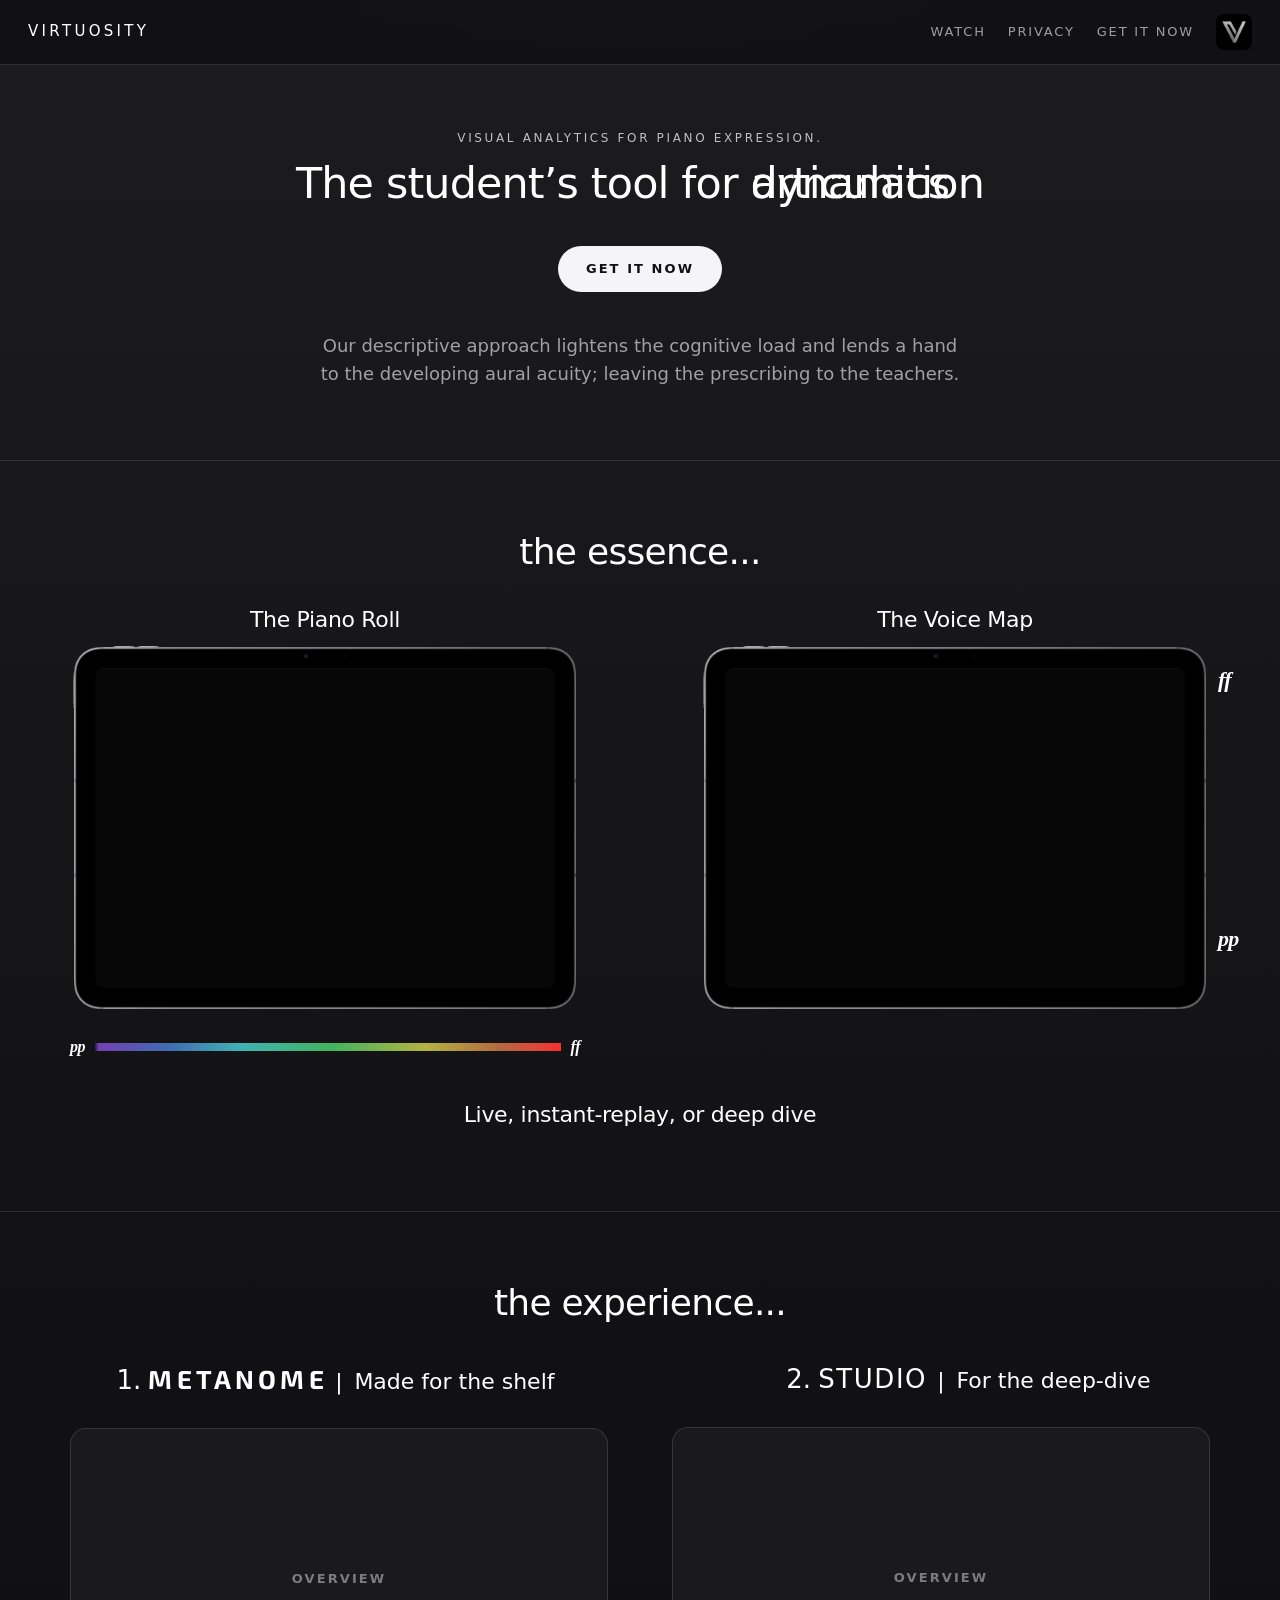
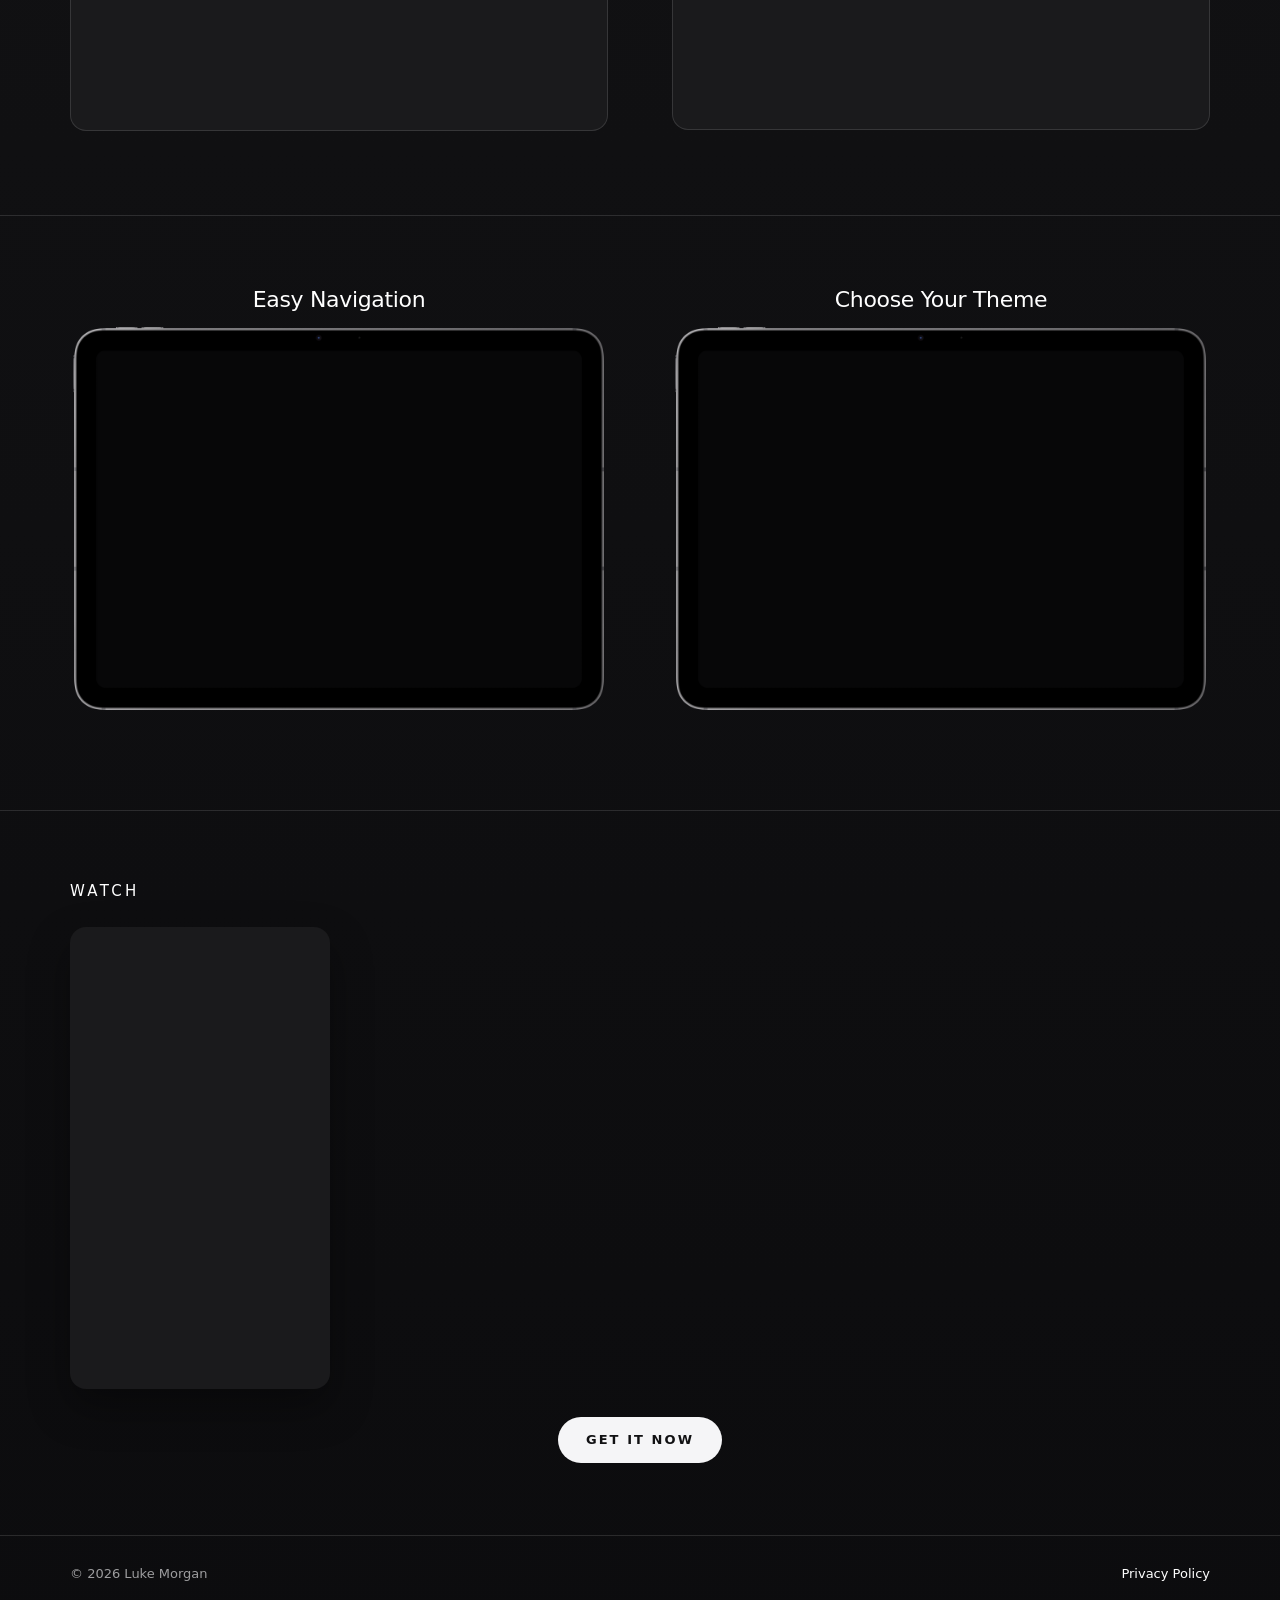
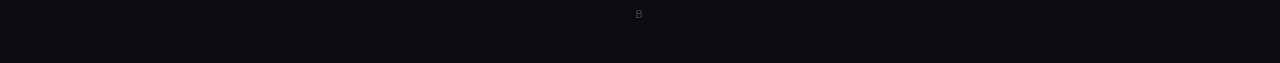
==== commit d22f9586: "Set the home page to the essence and the experience, and save the continuous scroll." ====
--- a/index.html
+++ b/index.html
@@ -14,7 +14,7 @@
   <meta name="twitter:title" content="The Tool for Piano Dynamics" />
   <meta name="twitter:description" content="The Tool for Piano Dynamics" />
   <link rel="icon" href="assets/icon-192.png?v=3" />
-  <link rel="stylesheet" href="styles.css?v=65" />
+  <link rel="stylesheet" href="styles.css?v=68" />
 </head>
 <body>
   <header class="nav">
@@ -46,34 +46,28 @@
       </div>
     </section>
 
-    <section class="band" id="modes">
+    <section class="band" id="essence">
       <div class="wrap">
-        <h2 class="modes-title">Two Modes</h2>
-        <div class="modes">
-          <article class="mode">
-            <h3 class="mode-metanome">
-              <span class="mode-name"><span class="mode-index">1.</span><span class="mode-word">Metanome</span></span>
-              <span class="mode-follow">
-                <span class="mode-pipe" aria-hidden="true">|</span>
-                <span class="mode-aside">Made for the shelf</span>
-              </span>
-            </h3>
-            <div class="mode-body">
-            <p class="view-caption">See it in real time</p>
+        <h2 class="modes-title">the essence...</h2>
+        <div class="pair">
+          <div class="essence-slot">
+            <h3 class="essence-heading">The Piano Roll</h3>
             <figure class="ipad">
               <div class="ipad-screen" aria-hidden="true">
                 <video autoplay muted loop playsinline preload="auto" disablepictureinpicture disableremoteplayback tabindex="-1">
                   <source src="assets/demo-metanome.mp4?v=3" type="video/mp4" />
                 </video>
               </div>
-              <img class="ipad-frame" src="assets/ipad-bezel.png" alt="iPad Air, Metanome" />
+              <img class="ipad-frame" src="assets/ipad-bezel.png" alt="iPad Air, piano roll" />
             </figure>
             <div class="velocity-legend" role="img" aria-label="Velocity colors, from pianissimo to fortissimo">
               <span class="velocity-mark">pp</span>
               <span class="velocity-bar" aria-hidden="true"></span>
               <span class="velocity-mark">ff</span>
             </div>
-            <p class="view-caption">Monitor the voice</p>
+          </div>
+          <div class="essence-slot">
+            <h3 class="essence-heading">The Voice Map</h3>
             <div class="voice-frame">
               <div class="voice-scale" role="img" aria-label="Fortissimo at the top, pianissimo at the bottom">
                 <span class="velocity-mark voice-ff" aria-hidden="true">ff</span>
@@ -85,48 +79,29 @@
                     <source src="assets/demo-metanome-voice.mp4?v=1" type="video/mp4" />
                   </video>
                 </div>
-                <img class="ipad-frame" src="assets/ipad-bezel.png" alt="iPad Air, Metanome voice" />
+                <img class="ipad-frame" src="assets/ipad-bezel.png" alt="iPad Air, voice map" />
               </figure>
             </div>
-            <h2 class="demo-title conceal-title">
-              <svg class="conceal-glasses" viewBox="0 0 290 120" aria-hidden="true">
-                <path d="M122.55,25.59 Q145.00,30.89 167.45,25.59 Q189.89,20.29 207.58,18.09 Q225.27,15.89 247.28,15.44 Q269.29,15.00 271.88,16.76 Q274.46,18.53 274.89,21.17 Q275.33,23.82 271.44,30.88 Q267.55,37.94 266.26,47.65 Q264.97,57.35 261.52,67.50 Q258.07,77.65 251.17,86.03 Q244.27,94.42 238.22,97.94 Q232.17,101.47 225.27,103.24 Q218.37,105.00 210.16,105.00 Q201.96,105.00 191.17,101.03 Q180.38,97.06 173.04,89.56 Q165.71,82.06 158.37,66.17 Q151.03,50.29 148.02,48.53 Q145.00,46.76 141.98,48.53 Q138.97,50.29 131.63,66.17 Q124.29,82.06 116.96,89.56 Q109.62,97.06 98.83,101.03 Q88.04,105.00 79.84,105.00 Q71.63,105.00 64.73,103.24 Q57.83,101.47 51.78,97.94 Q45.73,94.42 38.83,86.03 Q31.93,77.65 28.48,67.50 Q25.03,57.35 23.74,47.65 Q22.45,37.94 18.56,30.88 Q14.67,23.82 15.11,21.17 Q15.54,18.53 18.12,16.76 Q20.71,15.00 42.72,15.44 Q64.73,15.89 82.42,18.09 Q100.11,20.29 122.55,25.59 Z" />
-              </svg>
-              <span>Conceal the view at any time.</span>
-            </h2>
-            <figure class="ipad">
-              <div class="ipad-screen" aria-hidden="true">
-                <video autoplay muted loop playsinline preload="auto" disablepictureinpicture disableremoteplayback tabindex="-1">
-                  <source src="assets/demo-blinders.mp4" type="video/mp4" />
-                </video>
-              </div>
-              <img class="ipad-frame" src="assets/ipad-bezel.png" alt="iPad Air, concealing the view" />
-            </figure>
-            <p class="view-caption">Rapid review with hot-key controls</p>
-            <div class="ipad-stage">
-              <figure class="ipad ipad-turn">
-                <div class="ipad-screen" aria-hidden="true">
-                  <video autoplay muted loop playsinline preload="auto" disablepictureinpicture disableremoteplayback tabindex="-1">
-                    <source src="assets/demo-metanome-2.mp4?v=1" type="video/mp4" />
-                  </video>
-                </div>
-                <img class="ipad-frame" src="assets/ipad-bezel.png" alt="iPad Air, Metanome review" />
-              </figure>
-            </div>
-<div class="keys-hot" id="keys">
-              <h2 class="keys-title">Hot Key controls</h2>
-              <ul class="hotkeys" id="hotkey-list">
-            <li><span class="hotkey-mark"><span class="hotkey-word">Sost.</span></span><span class="hotkey-fn">Pause. Press again to resume. Enables all other hot controls.</span></li>
-            <li><span class="hotkey-mark"><span class="hotkey-score"><svg class="hotkey-staff" viewBox="0 -3 106.51 122.00" aria-hidden="true"><path d="M0.00,77.00 H106.51 M0.00,63.00 H106.51 M0.00,49.00 H106.51 M0.00,35.00 H106.51 M0.00,21.00 H106.51" fill="none" stroke="currentColor" stroke-width="1.05"/><defs><mask id="treble-thin-1" maskUnits="userSpaceOnUse"><rect x="-20" y="-20" width="160" height="180" fill="white"/><path transform="translate(0,-1.45) scale(40.50,103.60)" d="M0.56864,0.55165 C0.52613,0.55583 0.48780,0.56517 0.45226,0.57944 C0.41672,0.59395 0.39930,0.60994 0.39930,0.62715 C0.39930,0.63797 0.40976,0.65027 0.42997,0.66331 C0.45017,0.67659 0.48084,0.68618 0.52056,0.69233 C0.53380,0.69331 0.54007,0.69577 0.54007,0.69921 C0.54007,0.70044 0.53519,0.70167 0.52334,0.70266 C0.45993,0.69700 0.40767,0.68495 0.36725,0.66699 C0.32683,0.64879 0.30592,0.62814 0.30453,0.60453 C0.30662,0.57919 0.32822,0.55558 0.36934,0.53394 C0.41115,0.51205 0.46481,0.49656 0.53031,0.48746 L0.48223,0.40015 C0.37491,0.43163 0.28780,0.46434 0.22021,0.49877 C0.15261,0.53296 0.11777,0.57009 0.11498,0.61018 C0.11638,0.62814 0.12683,0.64560 0.14634,0.66232 C0.16585,0.67929 0.19512,0.69454 0.23415,0.70856 C0.31289,0.73635 0.41533,0.75086 0.54007,0.75234 C0.58258,0.75135 0.62787,0.74865 0.67666,0.74422 L0.56864,0.55165 Z M0.61882,0.54919 L0.72753,0.73832 C0.83484,0.72307 0.88850,0.68987 0.88850,0.63920 C0.88223,0.62223 0.86829,0.60698 0.84460,0.59346 C0.82160,0.57969 0.79094,0.56886 0.75192,0.56099 C0.71289,0.55312 0.66899,0.54919 0.61882,0.54919 Z M0.47596,0.29341 C0.49895,0.28849 0.52544,0.27988 0.55401,0.26783 C0.58258,0.25603 0.61045,0.24201 0.63693,0.22627 C0.66411,0.21028 0.68571,0.19405 0.70174,0.17757 C0.71777,0.16134 0.72544,0.14584 0.72544,0.13158 C0.72544,0.12543 0.72404,0.11928 0.72056,0.11387 C0.71777,0.10502 0.71010,0.09813 0.69686,0.09346 C0.68362,0.08903 0.66690,0.08657 0.64599,0.08657 C0.60418,0.08657 0.56655,0.09567 0.53310,0.11387 C0.50732,0.12961 0.48571,0.14830 0.47038,0.16945 C0.45436,0.19085 0.44530,0.21200 0.44390,0.23340 C0.44739,0.25775 0.45854,0.27767 0.47596,0.29341 Z M0.43206,0.30767 C0.40070,0.26783 0.38328,0.22725 0.37979,0.18593 C0.38049,0.15937 0.38815,0.13453 0.40279,0.11141 C0.41672,0.08829 0.43693,0.06837 0.46341,0.05116 C0.48920,0.03394 0.51916,0.02091 0.55261,0.01205 C0.58258,0.00418 0.60418,0.00000 0.61603,0.00000 C0.62509,0.00000 0.63275,0.00123 0.63972,0.00344 C0.64669,0.00566 0.65575,0.00935 0.66690,0.01426 C0.74983,0.05583 0.79164,0.10600 0.79164,0.16454 C0.79164,0.19233 0.78118,0.21938 0.76028,0.24643 C0.74007,0.27324 0.71010,0.29882 0.67038,0.32268 C0.62997,0.34678 0.58258,0.36768 0.52753,0.38564 L0.58397,0.48254 C0.61463,0.48131 0.63554,0.48032 0.64739,0.48032 C0.70035,0.48032 0.74774,0.48426 0.79164,0.49213 C0.83554,0.50000 0.87317,0.51058 0.90383,0.52410 C0.93449,0.53738 0.95819,0.55263 0.97491,0.56985 C0.99094,0.58706 1.00000,0.60502 1.00000,0.62371 C1.00000,0.65273 0.97840,0.67929 0.93519,0.70315 C0.89199,0.72700 0.82718,0.74447 0.74007,0.75578 C0.74564,0.76783 0.75540,0.78529 0.77003,0.80767 C0.78397,0.83030 0.79443,0.84825 0.80139,0.86153 C0.80836,0.87482 0.81115,0.88760 0.81115,0.90015 C0.81115,0.91958 0.79791,0.93679 0.77143,0.95204 C0.74425,0.96729 0.70801,0.97909 0.66202,0.98746 C0.61672,0.99582 0.56655,1.00000 0.51220,1.00000 C0.43554,1.00000 0.36864,0.99238 0.31150,0.97737 C0.25436,0.96212 0.22369,0.94171 0.22091,0.91564 C0.22300,0.90408 0.23066,0.89326 0.24460,0.88293 C0.25854,0.87260 0.27735,0.86424 0.30174,0.85785 C0.32544,0.85121 0.35401,0.84776 0.38676,0.84702 C0.41394,0.84702 0.43972,0.84973 0.46411,0.85489 C0.48780,0.86030 0.50732,0.86744 0.52195,0.87654 C0.53589,0.88564 0.54355,0.89572 0.54355,0.90654 C0.54355,0.92105 0.52962,0.93335 0.50174,0.94343 C0.47387,0.95352 0.43833,0.95868 0.39582,0.95868 L0.37979,0.95868 C0.40697,0.97344 0.45157,0.98106 0.51359,0.98106 C0.54495,0.98106 0.57700,0.97860 0.60906,0.97418 C0.64181,0.96950 0.66899,0.96335 0.69199,0.95548 C0.71498,0.94761 0.73031,0.93925 0.73659,0.93040 C0.74843,0.92031 0.75401,0.90630 0.75401,0.88883 C0.75401,0.87703 0.75052,0.86522 0.74425,0.85342 C0.73798,0.84186 0.72822,0.82636 0.71498,0.80718 C0.70174,0.78824 0.69199,0.77349 0.68641,0.76340 C0.64460,0.76709 0.60139,0.76906 0.55610,0.76906 C0.48014,0.76906 0.40836,0.76365 0.34077,0.75258 C0.27317,0.74152 0.21394,0.72627 0.16237,0.70659 C0.11150,0.68692 0.07178,0.66478 0.04321,0.63970 C0.01533,0.61485 0.00070,0.58879 0.00000,0.56173 C0.00279,0.53665 0.01603,0.51254 0.04111,0.48992 C0.06620,0.46704 0.09826,0.44540 0.13798,0.42523 C0.17770,0.40507 0.21882,0.38662 0.26132,0.37014 C0.30453,0.35391 0.36098,0.33301 0.43206,0.30767 Z" fill="none" stroke="black" stroke-width="1.30" vector-effect="non-scaling-stroke"/></mask></defs><path transform="translate(0,-1.45) scale(40.50,103.60)" d="M0.56864,0.55165 C0.52613,0.55583 0.48780,0.56517 0.45226,0.57944 C0.41672,0.59395 0.39930,0.60994 0.39930,0.62715 C0.39930,0.63797 0.40976,0.65027 0.42997,0.66331 C0.45017,0.67659 0.48084,0.68618 0.52056,0.69233 C0.53380,0.69331 0.54007,0.69577 0.54007,0.69921 C0.54007,0.70044 0.53519,0.70167 0.52334,0.70266 C0.45993,0.69700 0.40767,0.68495 0.36725,0.66699 C0.32683,0.64879 0.30592,0.62814 0.30453,0.60453 C0.30662,0.57919 0.32822,0.55558 0.36934,0.53394 C0.41115,0.51205 0.46481,0.49656 0.53031,0.48746 L0.48223,0.40015 C0.37491,0.43163 0.28780,0.46434 0.22021,0.49877 C0.15261,0.53296 0.11777,0.57009 0.11498,0.61018 C0.11638,0.62814 0.12683,0.64560 0.14634,0.66232 C0.16585,0.67929 0.19512,0.69454 0.23415,0.70856 C0.31289,0.73635 0.41533,0.75086 0.54007,0.75234 C0.58258,0.75135 0.62787,0.74865 0.67666,0.74422 L0.56864,0.55165 Z M0.61882,0.54919 L0.72753,0.73832 C0.83484,0.72307 0.88850,0.68987 0.88850,0.63920 C0.88223,0.62223 0.86829,0.60698 0.84460,0.59346 C0.82160,0.57969 0.79094,0.56886 0.75192,0.56099 C0.71289,0.55312 0.66899,0.54919 0.61882,0.54919 Z M0.47596,0.29341 C0.49895,0.28849 0.52544,0.27988 0.55401,0.26783 C0.58258,0.25603 0.61045,0.24201 0.63693,0.22627 C0.66411,0.21028 0.68571,0.19405 0.70174,0.17757 C0.71777,0.16134 0.72544,0.14584 0.72544,0.13158 C0.72544,0.12543 0.72404,0.11928 0.72056,0.11387 C0.71777,0.10502 0.71010,0.09813 0.69686,0.09346 C0.68362,0.08903 0.66690,0.08657 0.64599,0.08657 C0.60418,0.08657 0.56655,0.09567 0.53310,0.11387 C0.50732,0.12961 0.48571,0.14830 0.47038,0.16945 C0.45436,0.19085 0.44530,0.21200 0.44390,0.23340 C0.44739,0.25775 0.45854,0.27767 0.47596,0.29341 Z M0.43206,0.30767 C0.40070,0.26783 0.38328,0.22725 0.37979,0.18593 C0.38049,0.15937 0.38815,0.13453 0.40279,0.11141 C0.41672,0.08829 0.43693,0.06837 0.46341,0.05116 C0.48920,0.03394 0.51916,0.02091 0.55261,0.01205 C0.58258,0.00418 0.60418,0.00000 0.61603,0.00000 C0.62509,0.00000 0.63275,0.00123 0.63972,0.00344 C0.64669,0.00566 0.65575,0.00935 0.66690,0.01426 C0.74983,0.05583 0.79164,0.10600 0.79164,0.16454 C0.79164,0.19233 0.78118,0.21938 0.76028,0.24643 C0.74007,0.27324 0.71010,0.29882 0.67038,0.32268 C0.62997,0.34678 0.58258,0.36768 0.52753,0.38564 L0.58397,0.48254 C0.61463,0.48131 0.63554,0.48032 0.64739,0.48032 C0.70035,0.48032 0.74774,0.48426 0.79164,0.49213 C0.83554,0.50000 0.87317,0.51058 0.90383,0.52410 C0.93449,0.53738 0.95819,0.55263 0.97491,0.56985 C0.99094,0.58706 1.00000,0.60502 1.00000,0.62371 C1.00000,0.65273 0.97840,0.67929 0.93519,0.70315 C0.89199,0.72700 0.82718,0.74447 0.74007,0.75578 C0.74564,0.76783 0.75540,0.78529 0.77003,0.80767 C0.78397,0.83030 0.79443,0.84825 0.80139,0.86153 C0.80836,0.87482 0.81115,0.88760 0.81115,0.90015 C0.81115,0.91958 0.79791,0.93679 0.77143,0.95204 C0.74425,0.96729 0.70801,0.97909 0.66202,0.98746 C0.61672,0.99582 0.56655,1.00000 0.51220,1.00000 C0.43554,1.00000 0.36864,0.99238 0.31150,0.97737 C0.25436,0.96212 0.22369,0.94171 0.22091,0.91564 C0.22300,0.90408 0.23066,0.89326 0.24460,0.88293 C0.25854,0.87260 0.27735,0.86424 0.30174,0.85785 C0.32544,0.85121 0.35401,0.84776 0.38676,0.84702 C0.41394,0.84702 0.43972,0.84973 0.46411,0.85489 C0.48780,0.86030 0.50732,0.86744 0.52195,0.87654 C0.53589,0.88564 0.54355,0.89572 0.54355,0.90654 C0.54355,0.92105 0.52962,0.93335 0.50174,0.94343 C0.47387,0.95352 0.43833,0.95868 0.39582,0.95868 L0.37979,0.95868 C0.40697,0.97344 0.45157,0.98106 0.51359,0.98106 C0.54495,0.98106 0.57700,0.97860 0.60906,0.97418 C0.64181,0.96950 0.66899,0.96335 0.69199,0.95548 C0.71498,0.94761 0.73031,0.93925 0.73659,0.93040 C0.74843,0.92031 0.75401,0.90630 0.75401,0.88883 C0.75401,0.87703 0.75052,0.86522 0.74425,0.85342 C0.73798,0.84186 0.72822,0.82636 0.71498,0.80718 C0.70174,0.78824 0.69199,0.77349 0.68641,0.76340 C0.64460,0.76709 0.60139,0.76906 0.55610,0.76906 C0.48014,0.76906 0.40836,0.76365 0.34077,0.75258 C0.27317,0.74152 0.21394,0.72627 0.16237,0.70659 C0.11150,0.68692 0.07178,0.66478 0.04321,0.63970 C0.01533,0.61485 0.00070,0.58879 0.00000,0.56173 C0.00279,0.53665 0.01603,0.51254 0.04111,0.48992 C0.06620,0.46704 0.09826,0.44540 0.13798,0.42523 C0.17770,0.40507 0.21882,0.38662 0.26132,0.37014 C0.30453,0.35391 0.36098,0.33301 0.43206,0.30767 Z" fill="currentColor" mask="url(#treble-thin-1)"/><ellipse cx="75.71" cy="42.00" rx="8.96" ry="6.30" fill="currentColor" transform="rotate(-20 75.71 42.00)"/><ellipse cx="75.71" cy="28.00" rx="8.96" ry="6.30" fill="currentColor" transform="rotate(-20 75.71 28.00)"/><path d="M68.90,28.00 L68.90,91.00" fill="none" stroke="currentColor" stroke-width="1.25" stroke-linecap="butt"/></svg><span class="sr-only">C4 and E4.</span></span></span><span class="hotkey-fn">Shift to reverse</span></li>
-            <li><span class="hotkey-mark"><span class="hotkey-score"><svg class="hotkey-staff" viewBox="0 -3 106.51 122.00" aria-hidden="true"><path d="M0.00,77.00 H106.51 M0.00,63.00 H106.51 M0.00,49.00 H106.51 M0.00,35.00 H106.51 M0.00,21.00 H106.51" fill="none" stroke="currentColor" stroke-width="1.05"/><defs><mask id="treble-thin-2" maskUnits="userSpaceOnUse"><rect x="-20" y="-20" width="160" height="180" fill="white"/><path transform="translate(0,-1.45) scale(40.50,103.60)" d="M0.56864,0.55165 C0.52613,0.55583 0.48780,0.56517 0.45226,0.57944 C0.41672,0.59395 0.39930,0.60994 0.39930,0.62715 C0.39930,0.63797 0.40976,0.65027 0.42997,0.66331 C0.45017,0.67659 0.48084,0.68618 0.52056,0.69233 C0.53380,0.69331 0.54007,0.69577 0.54007,0.69921 C0.54007,0.70044 0.53519,0.70167 0.52334,0.70266 C0.45993,0.69700 0.40767,0.68495 0.36725,0.66699 C0.32683,0.64879 0.30592,0.62814 0.30453,0.60453 C0.30662,0.57919 0.32822,0.55558 0.36934,0.53394 C0.41115,0.51205 0.46481,0.49656 0.53031,0.48746 L0.48223,0.40015 C0.37491,0.43163 0.28780,0.46434 0.22021,0.49877 C0.15261,0.53296 0.11777,0.57009 0.11498,0.61018 C0.11638,0.62814 0.12683,0.64560 0.14634,0.66232 C0.16585,0.67929 0.19512,0.69454 0.23415,0.70856 C0.31289,0.73635 0.41533,0.75086 0.54007,0.75234 C0.58258,0.75135 0.62787,0.74865 0.67666,0.74422 L0.56864,0.55165 Z M0.61882,0.54919 L0.72753,0.73832 C0.83484,0.72307 0.88850,0.68987 0.88850,0.63920 C0.88223,0.62223 0.86829,0.60698 0.84460,0.59346 C0.82160,0.57969 0.79094,0.56886 0.75192,0.56099 C0.71289,0.55312 0.66899,0.54919 0.61882,0.54919 Z M0.47596,0.29341 C0.49895,0.28849 0.52544,0.27988 0.55401,0.26783 C0.58258,0.25603 0.61045,0.24201 0.63693,0.22627 C0.66411,0.21028 0.68571,0.19405 0.70174,0.17757 C0.71777,0.16134 0.72544,0.14584 0.72544,0.13158 C0.72544,0.12543 0.72404,0.11928 0.72056,0.11387 C0.71777,0.10502 0.71010,0.09813 0.69686,0.09346 C0.68362,0.08903 0.66690,0.08657 0.64599,0.08657 C0.60418,0.08657 0.56655,0.09567 0.53310,0.11387 C0.50732,0.12961 0.48571,0.14830 0.47038,0.16945 C0.45436,0.19085 0.44530,0.21200 0.44390,0.23340 C0.44739,0.25775 0.45854,0.27767 0.47596,0.29341 Z M0.43206,0.30767 C0.40070,0.26783 0.38328,0.22725 0.37979,0.18593 C0.38049,0.15937 0.38815,0.13453 0.40279,0.11141 C0.41672,0.08829 0.43693,0.06837 0.46341,0.05116 C0.48920,0.03394 0.51916,0.02091 0.55261,0.01205 C0.58258,0.00418 0.60418,0.00000 0.61603,0.00000 C0.62509,0.00000 0.63275,0.00123 0.63972,0.00344 C0.64669,0.00566 0.65575,0.00935 0.66690,0.01426 C0.74983,0.05583 0.79164,0.10600 0.79164,0.16454 C0.79164,0.19233 0.78118,0.21938 0.76028,0.24643 C0.74007,0.27324 0.71010,0.29882 0.67038,0.32268 C0.62997,0.34678 0.58258,0.36768 0.52753,0.38564 L0.58397,0.48254 C0.61463,0.48131 0.63554,0.48032 0.64739,0.48032 C0.70035,0.48032 0.74774,0.48426 0.79164,0.49213 C0.83554,0.50000 0.87317,0.51058 0.90383,0.52410 C0.93449,0.53738 0.95819,0.55263 0.97491,0.56985 C0.99094,0.58706 1.00000,0.60502 1.00000,0.62371 C1.00000,0.65273 0.97840,0.67929 0.93519,0.70315 C0.89199,0.72700 0.82718,0.74447 0.74007,0.75578 C0.74564,0.76783 0.75540,0.78529 0.77003,0.80767 C0.78397,0.83030 0.79443,0.84825 0.80139,0.86153 C0.80836,0.87482 0.81115,0.88760 0.81115,0.90015 C0.81115,0.91958 0.79791,0.93679 0.77143,0.95204 C0.74425,0.96729 0.70801,0.97909 0.66202,0.98746 C0.61672,0.99582 0.56655,1.00000 0.51220,1.00000 C0.43554,1.00000 0.36864,0.99238 0.31150,0.97737 C0.25436,0.96212 0.22369,0.94171 0.22091,0.91564 C0.22300,0.90408 0.23066,0.89326 0.24460,0.88293 C0.25854,0.87260 0.27735,0.86424 0.30174,0.85785 C0.32544,0.85121 0.35401,0.84776 0.38676,0.84702 C0.41394,0.84702 0.43972,0.84973 0.46411,0.85489 C0.48780,0.86030 0.50732,0.86744 0.52195,0.87654 C0.53589,0.88564 0.54355,0.89572 0.54355,0.90654 C0.54355,0.92105 0.52962,0.93335 0.50174,0.94343 C0.47387,0.95352 0.43833,0.95868 0.39582,0.95868 L0.37979,0.95868 C0.40697,0.97344 0.45157,0.98106 0.51359,0.98106 C0.54495,0.98106 0.57700,0.97860 0.60906,0.97418 C0.64181,0.96950 0.66899,0.96335 0.69199,0.95548 C0.71498,0.94761 0.73031,0.93925 0.73659,0.93040 C0.74843,0.92031 0.75401,0.90630 0.75401,0.88883 C0.75401,0.87703 0.75052,0.86522 0.74425,0.85342 C0.73798,0.84186 0.72822,0.82636 0.71498,0.80718 C0.70174,0.78824 0.69199,0.77349 0.68641,0.76340 C0.64460,0.76709 0.60139,0.76906 0.55610,0.76906 C0.48014,0.76906 0.40836,0.76365 0.34077,0.75258 C0.27317,0.74152 0.21394,0.72627 0.16237,0.70659 C0.11150,0.68692 0.07178,0.66478 0.04321,0.63970 C0.01533,0.61485 0.00070,0.58879 0.00000,0.56173 C0.00279,0.53665 0.01603,0.51254 0.04111,0.48992 C0.06620,0.46704 0.09826,0.44540 0.13798,0.42523 C0.17770,0.40507 0.21882,0.38662 0.26132,0.37014 C0.30453,0.35391 0.36098,0.33301 0.43206,0.30767 Z" fill="none" stroke="black" stroke-width="1.30" vector-effect="non-scaling-stroke"/></mask></defs><path transform="translate(0,-1.45) scale(40.50,103.60)" d="M0.56864,0.55165 C0.52613,0.55583 0.48780,0.56517 0.45226,0.57944 C0.41672,0.59395 0.39930,0.60994 0.39930,0.62715 C0.39930,0.63797 0.40976,0.65027 0.42997,0.66331 C0.45017,0.67659 0.48084,0.68618 0.52056,0.69233 C0.53380,0.69331 0.54007,0.69577 0.54007,0.69921 C0.54007,0.70044 0.53519,0.70167 0.52334,0.70266 C0.45993,0.69700 0.40767,0.68495 0.36725,0.66699 C0.32683,0.64879 0.30592,0.62814 0.30453,0.60453 C0.30662,0.57919 0.32822,0.55558 0.36934,0.53394 C0.41115,0.51205 0.46481,0.49656 0.53031,0.48746 L0.48223,0.40015 C0.37491,0.43163 0.28780,0.46434 0.22021,0.49877 C0.15261,0.53296 0.11777,0.57009 0.11498,0.61018 C0.11638,0.62814 0.12683,0.64560 0.14634,0.66232 C0.16585,0.67929 0.19512,0.69454 0.23415,0.70856 C0.31289,0.73635 0.41533,0.75086 0.54007,0.75234 C0.58258,0.75135 0.62787,0.74865 0.67666,0.74422 L0.56864,0.55165 Z M0.61882,0.54919 L0.72753,0.73832 C0.83484,0.72307 0.88850,0.68987 0.88850,0.63920 C0.88223,0.62223 0.86829,0.60698 0.84460,0.59346 C0.82160,0.57969 0.79094,0.56886 0.75192,0.56099 C0.71289,0.55312 0.66899,0.54919 0.61882,0.54919 Z M0.47596,0.29341 C0.49895,0.28849 0.52544,0.27988 0.55401,0.26783 C0.58258,0.25603 0.61045,0.24201 0.63693,0.22627 C0.66411,0.21028 0.68571,0.19405 0.70174,0.17757 C0.71777,0.16134 0.72544,0.14584 0.72544,0.13158 C0.72544,0.12543 0.72404,0.11928 0.72056,0.11387 C0.71777,0.10502 0.71010,0.09813 0.69686,0.09346 C0.68362,0.08903 0.66690,0.08657 0.64599,0.08657 C0.60418,0.08657 0.56655,0.09567 0.53310,0.11387 C0.50732,0.12961 0.48571,0.14830 0.47038,0.16945 C0.45436,0.19085 0.44530,0.21200 0.44390,0.23340 C0.44739,0.25775 0.45854,0.27767 0.47596,0.29341 Z M0.43206,0.30767 C0.40070,0.26783 0.38328,0.22725 0.37979,0.18593 C0.38049,0.15937 0.38815,0.13453 0.40279,0.11141 C0.41672,0.08829 0.43693,0.06837 0.46341,0.05116 C0.48920,0.03394 0.51916,0.02091 0.55261,0.01205 C0.58258,0.00418 0.60418,0.00000 0.61603,0.00000 C0.62509,0.00000 0.63275,0.00123 0.63972,0.00344 C0.64669,0.00566 0.65575,0.00935 0.66690,0.01426 C0.74983,0.05583 0.79164,0.10600 0.79164,0.16454 C0.79164,0.19233 0.78118,0.21938 0.76028,0.24643 C0.74007,0.27324 0.71010,0.29882 0.67038,0.32268 C0.62997,0.34678 0.58258,0.36768 0.52753,0.38564 L0.58397,0.48254 C0.61463,0.48131 0.63554,0.48032 0.64739,0.48032 C0.70035,0.48032 0.74774,0.48426 0.79164,0.49213 C0.83554,0.50000 0.87317,0.51058 0.90383,0.52410 C0.93449,0.53738 0.95819,0.55263 0.97491,0.56985 C0.99094,0.58706 1.00000,0.60502 1.00000,0.62371 C1.00000,0.65273 0.97840,0.67929 0.93519,0.70315 C0.89199,0.72700 0.82718,0.74447 0.74007,0.75578 C0.74564,0.76783 0.75540,0.78529 0.77003,0.80767 C0.78397,0.83030 0.79443,0.84825 0.80139,0.86153 C0.80836,0.87482 0.81115,0.88760 0.81115,0.90015 C0.81115,0.91958 0.79791,0.93679 0.77143,0.95204 C0.74425,0.96729 0.70801,0.97909 0.66202,0.98746 C0.61672,0.99582 0.56655,1.00000 0.51220,1.00000 C0.43554,1.00000 0.36864,0.99238 0.31150,0.97737 C0.25436,0.96212 0.22369,0.94171 0.22091,0.91564 C0.22300,0.90408 0.23066,0.89326 0.24460,0.88293 C0.25854,0.87260 0.27735,0.86424 0.30174,0.85785 C0.32544,0.85121 0.35401,0.84776 0.38676,0.84702 C0.41394,0.84702 0.43972,0.84973 0.46411,0.85489 C0.48780,0.86030 0.50732,0.86744 0.52195,0.87654 C0.53589,0.88564 0.54355,0.89572 0.54355,0.90654 C0.54355,0.92105 0.52962,0.93335 0.50174,0.94343 C0.47387,0.95352 0.43833,0.95868 0.39582,0.95868 L0.37979,0.95868 C0.40697,0.97344 0.45157,0.98106 0.51359,0.98106 C0.54495,0.98106 0.57700,0.97860 0.60906,0.97418 C0.64181,0.96950 0.66899,0.96335 0.69199,0.95548 C0.71498,0.94761 0.73031,0.93925 0.73659,0.93040 C0.74843,0.92031 0.75401,0.90630 0.75401,0.88883 C0.75401,0.87703 0.75052,0.86522 0.74425,0.85342 C0.73798,0.84186 0.72822,0.82636 0.71498,0.80718 C0.70174,0.78824 0.69199,0.77349 0.68641,0.76340 C0.64460,0.76709 0.60139,0.76906 0.55610,0.76906 C0.48014,0.76906 0.40836,0.76365 0.34077,0.75258 C0.27317,0.74152 0.21394,0.72627 0.16237,0.70659 C0.11150,0.68692 0.07178,0.66478 0.04321,0.63970 C0.01533,0.61485 0.00070,0.58879 0.00000,0.56173 C0.00279,0.53665 0.01603,0.51254 0.04111,0.48992 C0.06620,0.46704 0.09826,0.44540 0.13798,0.42523 C0.17770,0.40507 0.21882,0.38662 0.26132,0.37014 C0.30453,0.35391 0.36098,0.33301 0.43206,0.30767 Z" fill="currentColor" mask="url(#treble-thin-2)"/><ellipse cx="75.71" cy="42.00" rx="8.96" ry="6.30" fill="currentColor" transform="rotate(-20 75.71 42.00)"/><ellipse cx="75.71" cy="14.00" rx="8.96" ry="6.30" fill="currentColor" transform="rotate(-20 75.71 14.00)"/><path d="M68.90,14.00 L68.90,91.00" fill="none" stroke="currentColor" stroke-width="1.25" stroke-linecap="butt"/></svg><span class="sr-only">C4 and G4.</span></span></span><span class="hotkey-fn">Shift forward</span></li>
-            <li><span class="hotkey-mark"><span class="hotkey-word">Ped.</span></span><span class="hotkey-fn">Scrub, up to 10×.</span></li>
-            <li><span class="hotkey-mark"><span class="hotkey-score"><svg class="hotkey-staff" viewBox="0 0 124.18 119.00" aria-hidden="true"><path d="M0.00,77.00 H124.18 M0.00,63.00 H124.18 M0.00,49.00 H124.18 M0.00,35.00 H124.18 M0.00,21.00 H124.18" fill="none" stroke="currentColor" stroke-width="1.05"/><svg x="0.00" y="21.00" width="41.80" height="44.00" viewBox="0 0 1 1" preserveAspectRatio="none"><path d="M0.00000,0.97273 C0.09576,0.91662 0.16727,0.87415 0.21333,0.84478 C0.25939,0.81594 0.30788,0.77976 0.35758,0.73676 C0.40727,0.69376 0.44909,0.64499 0.48303,0.59098 C0.50970,0.55113 0.53273,0.50498 0.55152,0.45254 C0.57030,0.40063 0.58000,0.35029 0.58182,0.30257 C0.58182,0.25800 0.57515,0.21552 0.56121,0.17567 C0.54788,0.13529 0.52485,0.10225 0.49212,0.07551 C0.45939,0.04929 0.41697,0.03618 0.36424,0.03618 C0.31333,0.03618 0.26545,0.04510 0.22061,0.06240 C0.17636,0.08023 0.14485,0.10855 0.12727,0.14840 C0.12727,0.15207 0.12485,0.15679 0.12121,0.16361 C0.12242,0.17200 0.12727,0.17829 0.13636,0.18301 C0.14545,0.18773 0.15333,0.18983 0.16061,0.18983 C0.16424,0.18983 0.17455,0.18825 0.19030,0.18511 C0.20667,0.18196 0.22000,0.17986 0.23091,0.17986 C0.26303,0.17986 0.29152,0.18983 0.31758,0.20923 C0.34303,0.22863 0.35576,0.25223 0.35576,0.28002 C0.35576,0.29995 0.34909,0.31883 0.33636,0.33613 C0.32364,0.35343 0.30606,0.36759 0.28364,0.37756 C0.26121,0.38804 0.23636,0.39276 0.20970,0.39276 C0.16121,0.39276 0.12000,0.38018 0.08606,0.35448 C0.05273,0.32826 0.03576,0.29523 0.03576,0.25380 C0.03576,0.20084 0.05455,0.15522 0.09152,0.11641 C0.12909,0.07761 0.17636,0.04877 0.23455,0.02937 C0.29212,0.00944 0.35030,0.00000 0.40970,0.00000 C0.47455,0.00000 0.53636,0.01416 0.59394,0.04300 C0.65212,0.07132 0.69758,0.11064 0.73152,0.15941 C0.76545,0.20870 0.78303,0.26114 0.78303,0.31778 C0.78303,0.41846 0.74424,0.51180 0.66667,0.59832 C0.58909,0.68485 0.49333,0.75983 0.37879,0.82381 C0.30242,0.86733 0.17879,0.92606 0.00848,1.00000 L0.00000,0.97273 Z M0.84182,0.16151 C0.84182,0.14263 0.84970,0.12690 0.86545,0.11432 C0.88061,0.10121 0.89939,0.09491 0.92182,0.09491 C0.94121,0.09491 0.95939,0.10225 0.97576,0.11641 C0.99212,0.13005 1.00000,0.14630 1.00000,0.16413 C1.00000,0.18301 0.99152,0.19927 0.97576,0.21238 C0.95879,0.22496 0.94000,0.23125 0.91879,0.23125 C0.89636,0.23125 0.87818,0.22496 0.86364,0.21080 C0.84909,0.19717 0.84182,0.18091 0.84182,0.16151 Z M0.84182,0.43629 C0.84182,0.41741 0.84970,0.40115 0.86424,0.38857 C0.87939,0.37546 0.89818,0.36917 0.92182,0.36917 C0.94121,0.36917 0.95879,0.37598 0.97576,0.39014 C0.99152,0.40430 1.00000,0.41951 1.00000,0.43629 C1.00000,0.45674 0.99212,0.47299 0.97697,0.48610 C0.96121,0.49921 0.94303,0.50603 0.92182,0.50603 C0.89818,0.50603 0.87939,0.49921 0.86424,0.48663 C0.84970,0.47404 0.84182,0.45726 0.84182,0.43629 Z" fill="currentColor"/></svg><path d="M77.25,91.00 H109.51 M77.25,105.00 H109.51" fill="none" stroke="currentColor" stroke-width="1.05"/><ellipse cx="93.38" cy="105.00" rx="8.96" ry="6.30" fill="currentColor" transform="rotate(-20 93.38 105.00)"/><ellipse cx="93.38" cy="56.00" rx="8.96" ry="6.30" fill="currentColor" transform="rotate(-20 93.38 56.00)"/><path d="M100.19,105.00 L100.19,7.00" fill="none" stroke="currentColor" stroke-width="1.25" stroke-linecap="butt"/></svg><span class="sr-only">C1 and C2.</span></span></span><span class="hotkey-fn">Zoom out</span></li>
-            <li><span class="hotkey-mark"><span class="hotkey-score"><svg class="hotkey-staff" viewBox="0 0 124.18 105.00" aria-hidden="true"><path d="M0.00,77.00 H124.18 M0.00,63.00 H124.18 M0.00,49.00 H124.18 M0.00,35.00 H124.18 M0.00,21.00 H124.18" fill="none" stroke="currentColor" stroke-width="1.05"/><svg x="0.00" y="21.00" width="41.80" height="44.00" viewBox="0 0 1 1" preserveAspectRatio="none"><path d="M0.00000,0.97273 C0.09576,0.91662 0.16727,0.87415 0.21333,0.84478 C0.25939,0.81594 0.30788,0.77976 0.35758,0.73676 C0.40727,0.69376 0.44909,0.64499 0.48303,0.59098 C0.50970,0.55113 0.53273,0.50498 0.55152,0.45254 C0.57030,0.40063 0.58000,0.35029 0.58182,0.30257 C0.58182,0.25800 0.57515,0.21552 0.56121,0.17567 C0.54788,0.13529 0.52485,0.10225 0.49212,0.07551 C0.45939,0.04929 0.41697,0.03618 0.36424,0.03618 C0.31333,0.03618 0.26545,0.04510 0.22061,0.06240 C0.17636,0.08023 0.14485,0.10855 0.12727,0.14840 C0.12727,0.15207 0.12485,0.15679 0.12121,0.16361 C0.12242,0.17200 0.12727,0.17829 0.13636,0.18301 C0.14545,0.18773 0.15333,0.18983 0.16061,0.18983 C0.16424,0.18983 0.17455,0.18825 0.19030,0.18511 C0.20667,0.18196 0.22000,0.17986 0.23091,0.17986 C0.26303,0.17986 0.29152,0.18983 0.31758,0.20923 C0.34303,0.22863 0.35576,0.25223 0.35576,0.28002 C0.35576,0.29995 0.34909,0.31883 0.33636,0.33613 C0.32364,0.35343 0.30606,0.36759 0.28364,0.37756 C0.26121,0.38804 0.23636,0.39276 0.20970,0.39276 C0.16121,0.39276 0.12000,0.38018 0.08606,0.35448 C0.05273,0.32826 0.03576,0.29523 0.03576,0.25380 C0.03576,0.20084 0.05455,0.15522 0.09152,0.11641 C0.12909,0.07761 0.17636,0.04877 0.23455,0.02937 C0.29212,0.00944 0.35030,0.00000 0.40970,0.00000 C0.47455,0.00000 0.53636,0.01416 0.59394,0.04300 C0.65212,0.07132 0.69758,0.11064 0.73152,0.15941 C0.76545,0.20870 0.78303,0.26114 0.78303,0.31778 C0.78303,0.41846 0.74424,0.51180 0.66667,0.59832 C0.58909,0.68485 0.49333,0.75983 0.37879,0.82381 C0.30242,0.86733 0.17879,0.92606 0.00848,1.00000 L0.00000,0.97273 Z M0.84182,0.16151 C0.84182,0.14263 0.84970,0.12690 0.86545,0.11432 C0.88061,0.10121 0.89939,0.09491 0.92182,0.09491 C0.94121,0.09491 0.95939,0.10225 0.97576,0.11641 C0.99212,0.13005 1.00000,0.14630 1.00000,0.16413 C1.00000,0.18301 0.99152,0.19927 0.97576,0.21238 C0.95879,0.22496 0.94000,0.23125 0.91879,0.23125 C0.89636,0.23125 0.87818,0.22496 0.86364,0.21080 C0.84909,0.19717 0.84182,0.18091 0.84182,0.16151 Z M0.84182,0.43629 C0.84182,0.41741 0.84970,0.40115 0.86424,0.38857 C0.87939,0.37546 0.89818,0.36917 0.92182,0.36917 C0.94121,0.36917 0.95879,0.37598 0.97576,0.39014 C0.99152,0.40430 1.00000,0.41951 1.00000,0.43629 C1.00000,0.45674 0.99212,0.47299 0.97697,0.48610 C0.96121,0.49921 0.94303,0.50603 0.92182,0.50603 C0.89818,0.50603 0.87939,0.49921 0.86424,0.48663 C0.84970,0.47404 0.84182,0.45726 0.84182,0.43629 Z" fill="currentColor"/></svg><path d="M77.25,91.00 H109.51" fill="none" stroke="currentColor" stroke-width="1.05"/><ellipse cx="93.38" cy="91.00" rx="8.96" ry="6.30" fill="currentColor" transform="rotate(-20 93.38 91.00)"/><ellipse cx="93.38" cy="77.00" rx="8.96" ry="6.30" fill="currentColor" transform="rotate(-20 93.38 77.00)"/><path d="M100.19,91.00 L100.19,28.00" fill="none" stroke="currentColor" stroke-width="1.25" stroke-linecap="butt"/></svg><span class="sr-only">E1 and G1.</span></span></span><span class="hotkey-fn">Zoom in</span></li>
-            <li><span class="hotkey-mark"><span class="hotkey-word">u.c.</span></span><span class="hotkey-fn">Mark a snapshot</span></li>
-            <li><span class="hotkey-mark"><span class="hotkey-score"><svg class="hotkey-staff" viewBox="0 0 124.18 182.00" aria-hidden="true"><path d="M0.00,77.00 H124.18 M0.00,63.00 H124.18 M0.00,49.00 H124.18 M0.00,35.00 H124.18 M0.00,21.00 H124.18" fill="none" stroke="currentColor" stroke-width="1.05"/><svg x="0.00" y="21.00" width="41.80" height="44.00" viewBox="0 0 1 1" preserveAspectRatio="none"><path d="M0.00000,0.97273 C0.09576,0.91662 0.16727,0.87415 0.21333,0.84478 C0.25939,0.81594 0.30788,0.77976 0.35758,0.73676 C0.40727,0.69376 0.44909,0.64499 0.48303,0.59098 C0.50970,0.55113 0.53273,0.50498 0.55152,0.45254 C0.57030,0.40063 0.58000,0.35029 0.58182,0.30257 C0.58182,0.25800 0.57515,0.21552 0.56121,0.17567 C0.54788,0.13529 0.52485,0.10225 0.49212,0.07551 C0.45939,0.04929 0.41697,0.03618 0.36424,0.03618 C0.31333,0.03618 0.26545,0.04510 0.22061,0.06240 C0.17636,0.08023 0.14485,0.10855 0.12727,0.14840 C0.12727,0.15207 0.12485,0.15679 0.12121,0.16361 C0.12242,0.17200 0.12727,0.17829 0.13636,0.18301 C0.14545,0.18773 0.15333,0.18983 0.16061,0.18983 C0.16424,0.18983 0.17455,0.18825 0.19030,0.18511 C0.20667,0.18196 0.22000,0.17986 0.23091,0.17986 C0.26303,0.17986 0.29152,0.18983 0.31758,0.20923 C0.34303,0.22863 0.35576,0.25223 0.35576,0.28002 C0.35576,0.29995 0.34909,0.31883 0.33636,0.33613 C0.32364,0.35343 0.30606,0.36759 0.28364,0.37756 C0.26121,0.38804 0.23636,0.39276 0.20970,0.39276 C0.16121,0.39276 0.12000,0.38018 0.08606,0.35448 C0.05273,0.32826 0.03576,0.29523 0.03576,0.25380 C0.03576,0.20084 0.05455,0.15522 0.09152,0.11641 C0.12909,0.07761 0.17636,0.04877 0.23455,0.02937 C0.29212,0.00944 0.35030,0.00000 0.40970,0.00000 C0.47455,0.00000 0.53636,0.01416 0.59394,0.04300 C0.65212,0.07132 0.69758,0.11064 0.73152,0.15941 C0.76545,0.20870 0.78303,0.26114 0.78303,0.31778 C0.78303,0.41846 0.74424,0.51180 0.66667,0.59832 C0.58909,0.68485 0.49333,0.75983 0.37879,0.82381 C0.30242,0.86733 0.17879,0.92606 0.00848,1.00000 L0.00000,0.97273 Z M0.84182,0.16151 C0.84182,0.14263 0.84970,0.12690 0.86545,0.11432 C0.88061,0.10121 0.89939,0.09491 0.92182,0.09491 C0.94121,0.09491 0.95939,0.10225 0.97576,0.11641 C0.99212,0.13005 1.00000,0.14630 1.00000,0.16413 C1.00000,0.18301 0.99152,0.19927 0.97576,0.21238 C0.95879,0.22496 0.94000,0.23125 0.91879,0.23125 C0.89636,0.23125 0.87818,0.22496 0.86364,0.21080 C0.84909,0.19717 0.84182,0.18091 0.84182,0.16151 Z M0.84182,0.43629 C0.84182,0.41741 0.84970,0.40115 0.86424,0.38857 C0.87939,0.37546 0.89818,0.36917 0.92182,0.36917 C0.94121,0.36917 0.95879,0.37598 0.97576,0.39014 C0.99152,0.40430 1.00000,0.41951 1.00000,0.43629 C1.00000,0.45674 0.99212,0.47299 0.97697,0.48610 C0.96121,0.49921 0.94303,0.50603 0.92182,0.50603 C0.89818,0.50603 0.87939,0.49921 0.86424,0.48663 C0.84970,0.47404 0.84182,0.45726 0.84182,0.43629 Z" fill="currentColor"/></svg><path d="M77.25,91.00 H109.51 M77.25,105.00 H109.51 M77.25,119.00 H109.51 M77.25,133.00 H109.51 M77.25,147.00 H109.51 M77.25,161.00 H109.51" fill="none" stroke="currentColor" stroke-width="1.05"/><ellipse cx="93.38" cy="168.00" rx="8.96" ry="6.30" fill="currentColor" transform="rotate(-20 93.38 168.00)"/><path d="M100.19,168.00 L100.19,119.00" fill="none" stroke="currentColor" stroke-width="1.25" stroke-linecap="butt"/></svg><span class="sr-only">A0.</span></span></span><span class="hotkey-fn">Jump to end and resume.</span></li>
-          </ul>
-              <button type="button" class="hotkeys-more" aria-expanded="false" aria-controls="hotkey-list">Show all</button>
-            </div>
+          </div>
+        </div>
+        <p class="essence-line">Live, instant-replay, or deep dive</p>
+      </div>
+    </section>
+
+    <section class="band" id="experience">
+      <div class="wrap">
+        <h2 class="modes-title">the experience...</h2>
+        <div class="pair">
+          <article class="mode">
+            <h3 class="mode-metanome">
+              <span class="mode-name"><span class="mode-index">1.</span><span class="mode-word">Metanome</span></span>
+              <span class="mode-follow">
+                <span class="mode-pipe" aria-hidden="true">|</span>
+                <span class="mode-aside">Made for the shelf</span>
+              </span>
+            </h3>
+            <div class="overview-slot" role="img" aria-label="Placeholder for the Metanome overview video">
+              <span aria-hidden="true">Overview</span>
             </div>
           </article>
           <article class="mode">
@@ -137,61 +112,13 @@
                 <span class="mode-aside">For the deep-dive</span>
               </span>
             </h3>
-            <div class="mode-body">
-            <p class="view-caption">Browse, manage, record</p>
-            <figure class="ipad">
-              <div class="ipad-screen" aria-hidden="true">
-                <video autoplay muted loop playsinline preload="auto" disablepictureinpicture disableremoteplayback tabindex="-1">
-                  <source src="assets/demo-studio.mp4?v=2" type="video/mp4" />
-                </video>
-              </div>
-              <img class="ipad-frame" src="assets/ipad-bezel.png" alt="iPad Air, Studio" />
-            </figure>
-            <p class="view-caption">Markup</p>
-            <figure class="ipad">
-              <div class="ipad-screen" aria-hidden="true">
-                <video autoplay muted loop playsinline preload="auto" disablepictureinpicture disableremoteplayback tabindex="-1">
-                  <source src="assets/demo-studio-markup.mp4?v=1" type="video/mp4" />
-                </video>
-              </div>
-              <img class="ipad-frame" src="assets/ipad-bezel.png" alt="iPad Air, Studio markup" />
-            </figure>
-<div class="studio-controls" id="controls">
-              <h2 class="keys-title">Playback Controls</h2>
-              <ul class="icon-dict icon-dict-play">
-            <li><span class="dict-mark"><img src="assets/icons/repeat.png" alt="" /></span><span>Loop</span></li>
-<li><span class="dict-mark"><img src="assets/icons/backward-end-fill.png" alt="" /></span><span>To start</span></li>
-<li><span class="dict-mark"><img src="assets/icons/play-fill.png" alt="" /></span><span>Play</span></li>
-<li><span class="dict-mark"><img src="assets/icons/pause-fill.png" alt="" /></span><span>Pause</span></li>
-<li><span class="dict-mark"><img src="assets/icons/forward-end-fill.png" alt="" /></span><span>To end</span></li>
-<li><span class="dict-mark"><img src="assets/icons/metronome.png" alt="" /></span><span>Metronome</span></li>
-<li><span class="dict-mark"><img src="assets/icons/waveform.png" alt="" /></span><span>Voice</span></li>
-</ul>
-              <h2 class="keys-title">Drawing Controls</h2>
-              <ul class="icon-dict icon-dict-draw">
-<li><span class="dict-mark"><img src="assets/icons/pencil.png" alt="" /></span><span>Pencil</span></li>
-<li><span class="dict-mark"><img src="assets/icons/highlighter.png" alt="" /></span><span>Marker</span></li>
-<li><span class="dict-mark"><img src="assets/icons/eraser.png" alt="" /></span><span>Eraser</span></li>
-<li><span class="dict-mark"><img src="assets/icons/trash.png" alt="" /></span><span>Erase all</span></li>
-<li><span class="dict-mark"><img src="assets/icons/chart-xyaxis-line.png" alt="" /></span><span>Phrase plot</span></li>
-<li><span class="dict-mark"><svg class="dict-art" viewBox="0 0 22 18" aria-hidden="true"><rect x="4.2" y="3.5" width="16" height="11" rx="2" fill="none" stroke="currentColor" stroke-width="1.6"/><rect x="0" y="1" width="2.2" height="16" rx="0.4" fill="currentColor"/></svg></span><span>Drop-lines</span></li>
-<li><span class="dict-mark"><img src="assets/icons/note-text.png" alt="" /></span><span>Sticky note</span></li>
-</ul>
-              <ul class="icon-dict icon-dict-rest">
-<li><span class="dict-mark"><svg class="dict-art" viewBox="0 0 290 120" aria-hidden="true"><path fill="currentColor" d="M122.55,25.59 Q145.00,30.89 167.45,25.59 Q189.89,20.29 207.58,18.09 Q225.27,15.89 247.28,15.44 Q269.29,15.00 271.88,16.76 Q274.46,18.53 274.89,21.17 Q275.33,23.82 271.44,30.88 Q267.55,37.94 266.26,47.65 Q264.97,57.35 261.52,67.50 Q258.07,77.65 251.17,86.03 Q244.27,94.42 238.22,97.94 Q232.17,101.47 225.27,103.24 Q218.37,105.00 210.16,105.00 Q201.96,105.00 191.17,101.03 Q180.38,97.06 173.04,89.56 Q165.71,82.06 158.37,66.17 Q151.03,50.29 148.02,48.53 Q145.00,46.76 141.98,48.53 Q138.97,50.29 131.63,66.17 Q124.29,82.06 116.96,89.56 Q109.62,97.06 98.83,101.03 Q88.04,105.00 79.84,105.00 Q71.63,105.00 64.73,103.24 Q57.83,101.47 51.78,97.94 Q45.73,94.42 38.83,86.03 Q31.93,77.65 28.48,67.50 Q25.03,57.35 23.74,47.65 Q22.45,37.94 18.56,30.88 Q14.67,23.82 15.11,21.17 Q15.54,18.53 18.12,16.76 Q20.71,15.00 42.72,15.44 Q64.73,15.89 82.42,18.09 Q100.11,20.29 122.55,25.59 Z"/></svg></span><span>Blinders</span></li>
-<li><span class="dict-mark"><img src="assets/icons/hare.png" alt="" /></span><span>Simulate tempo</span></li>
-<li><span class="dict-mark"><img src="assets/icons/gearshape-fill.png" alt="" /></span><span>Settings</span></li>
-<li><span class="dict-mark"><img src="assets/icons/arrow-down-to-line.png" alt="" /></span><span>Bar down</span></li>
-<li><span class="dict-mark"><img src="assets/icons/arrow-up-to-line.png" alt="" /></span><span>Bar up</span></li>
-</ul>
-            </div>
+            <div class="overview-slot" role="img" aria-label="Placeholder for the Studio overview video">
+              <span aria-hidden="true">Overview</span>
             </div>
           </article>
         </div>
       </div>
     </section>
-
-    
 
     <section class="band" id="more">
       <div class="wrap">
--- a/styles.css
+++ b/styles.css
@@ -403,6 +403,15 @@
 }
 .voice-ff { top: 10%; transform: translateY(-50%); }
 .voice-pp { top: 80%; transform: translateY(-50%); }
+/* Essence voice map: same heights, on the right. 8px outside the bezel. */
+#essence .voice-scale {
+  left: auto;
+  right: -8px;
+}
+#essence .voice-scale .velocity-mark {
+  right: auto;
+  left: 0;
+}
 .velocity-legend {
   display: flex;
   align-items: center;
@@ -706,6 +715,60 @@
   text-align: center;
 }
 
+#essence .pair,
+#experience .pair {
+  display: grid;
+  grid-template-columns: 1fr 1fr;
+  column-gap: 64px;
+  align-items: start;
+}
+#essence .pair { column-gap: 120px; }
+.essence-heading {
+  margin: 0 0 12px;
+  font-size: 22px;
+  font-weight: 500;
+  letter-spacing: -0.015em;
+  line-height: 1.08;
+  text-align: center;
+  color: #fff;
+}
+.essence-slot {
+  margin: 0;
+  min-width: 0;
+}
+.essence-slot .ipad,
+.essence-slot .voice-frame .ipad {
+  width: 100%;
+  margin: 0;
+}
+.essence-line {
+  margin: 48px 0 0;
+  text-align: center;
+  font-size: 22px;
+  font-weight: 500;
+  letter-spacing: -0.015em;
+  line-height: 1.08;
+  color: #fff;
+}
+#experience .mode {
+  width: auto;
+  min-width: 0;
+}
+.overview-slot {
+  display: grid;
+  place-items: center;
+  margin-top: 28px;
+  aspect-ratio: 16 / 9;
+  border: 1px solid var(--line);
+  border-radius: 16px;
+  background: #1a1a1c;
+  color: rgba(245, 245, 247, 0.45);
+  font-size: 13px;
+  font-weight: 600;
+  letter-spacing: 0.16em;
+  text-transform: uppercase;
+}
+
 .band {
   padding: 72px 0 84px;
   border-top: 1px solid var(--line);
@@ -780,9 +843,24 @@
   .modes .mode + .mode::before { top: -28px; }
   .voice-scale { left: 10px; }
   .modes .ipad { margin-top: 16px; }
+  #essence .pair,
+  #experience .pair {
+    grid-template-columns: 1fr;
+    row-gap: 48px;
+  }
+  #essence .pair { row-gap: 72px; }
   #more .wrap {
     grid-template-columns: 1fr;
     row-gap: 40px;
+  }
+}
+
+@media (max-width: 1240px) {
+  /* The right margin is too small to hold the letters, so they sit on the bezel. */
+  #essence .voice-scale { right: 10px; }
+  #essence .voice-scale .velocity-mark {
+    left: auto;
+    right: 0;
   }
 }
 
